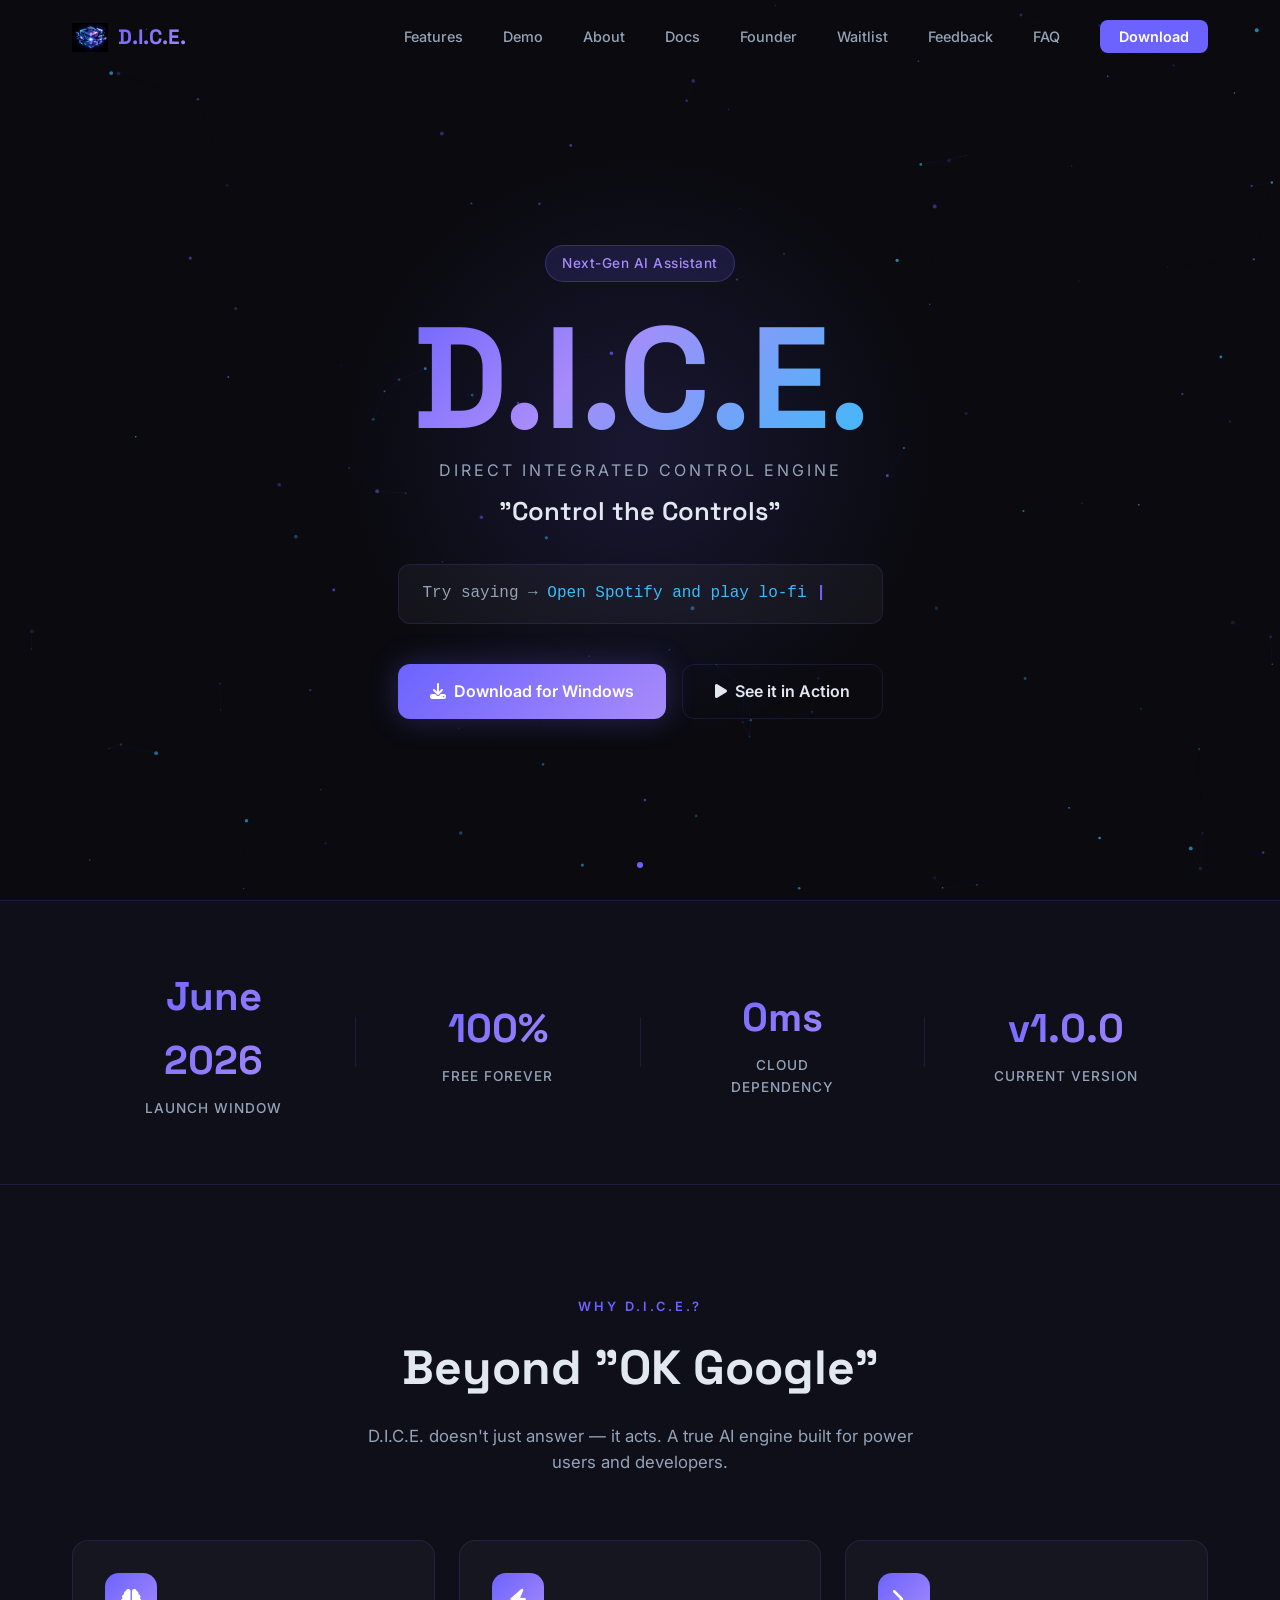
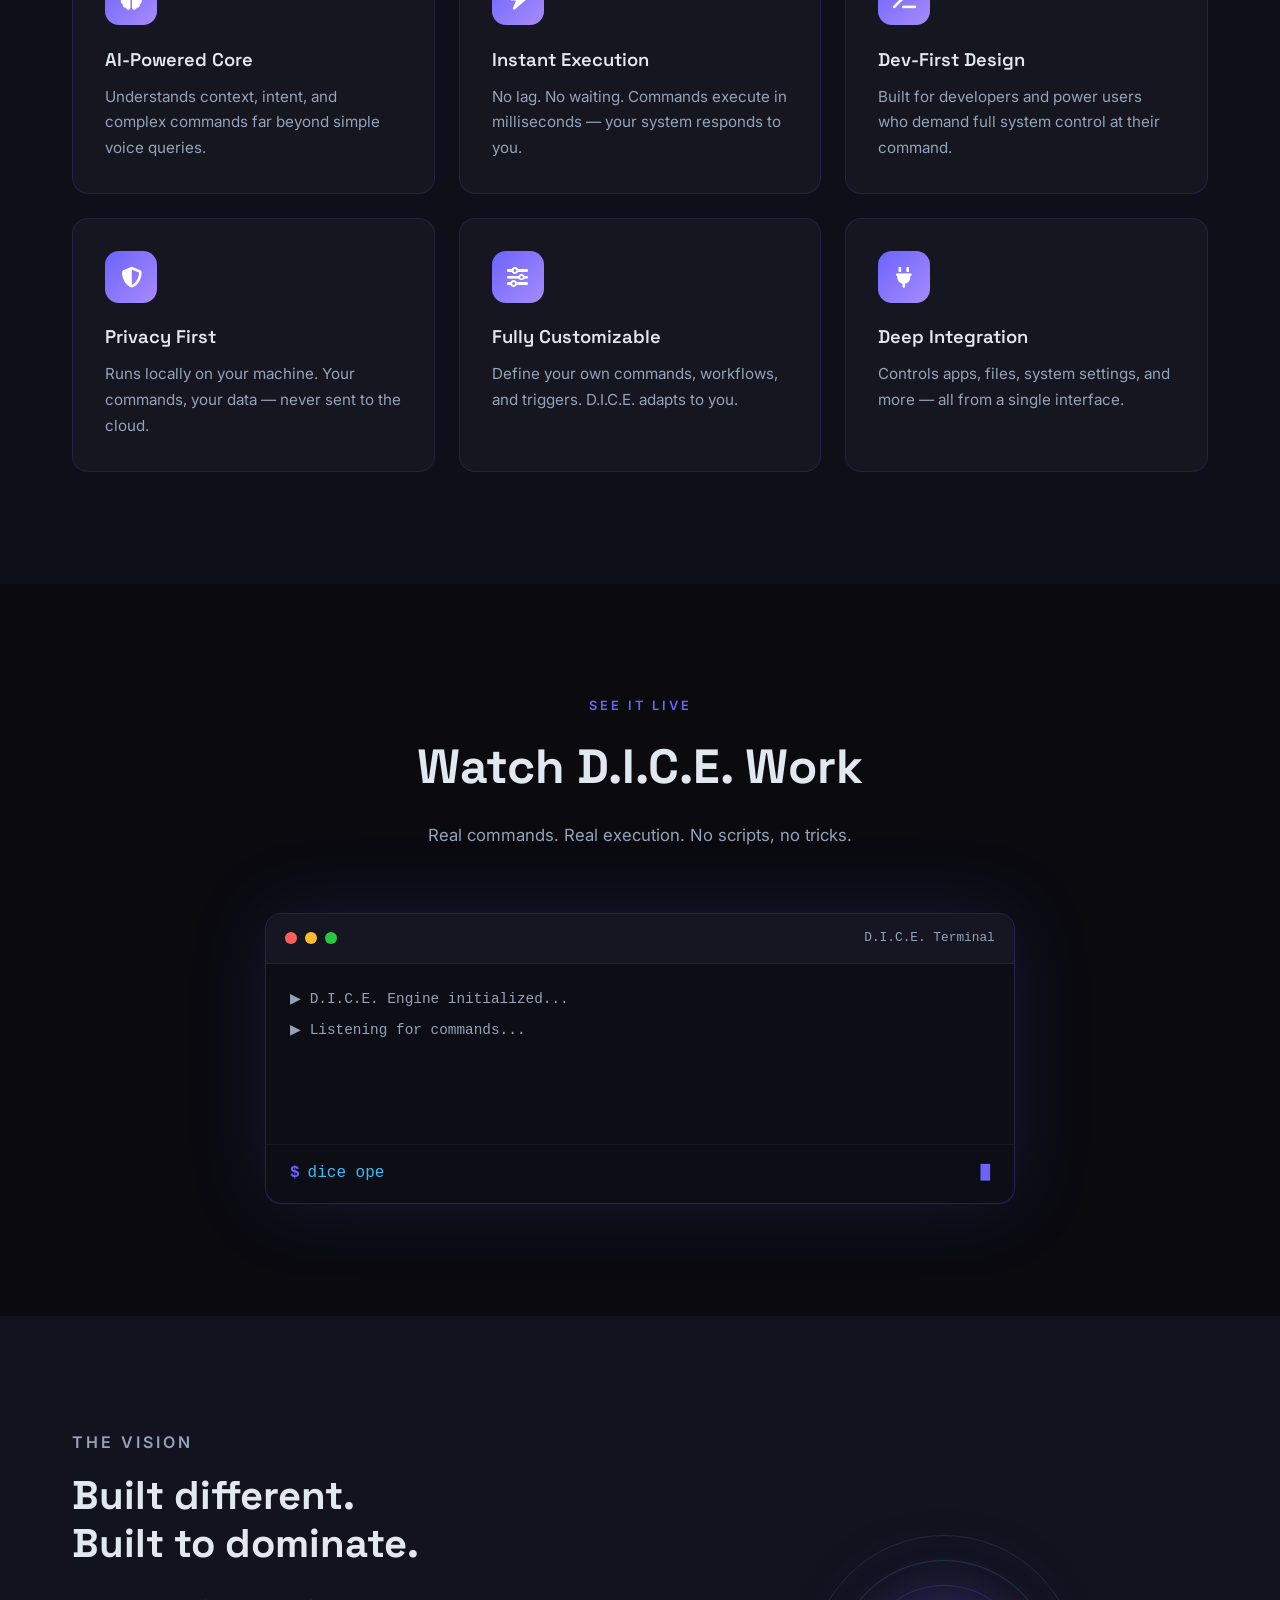
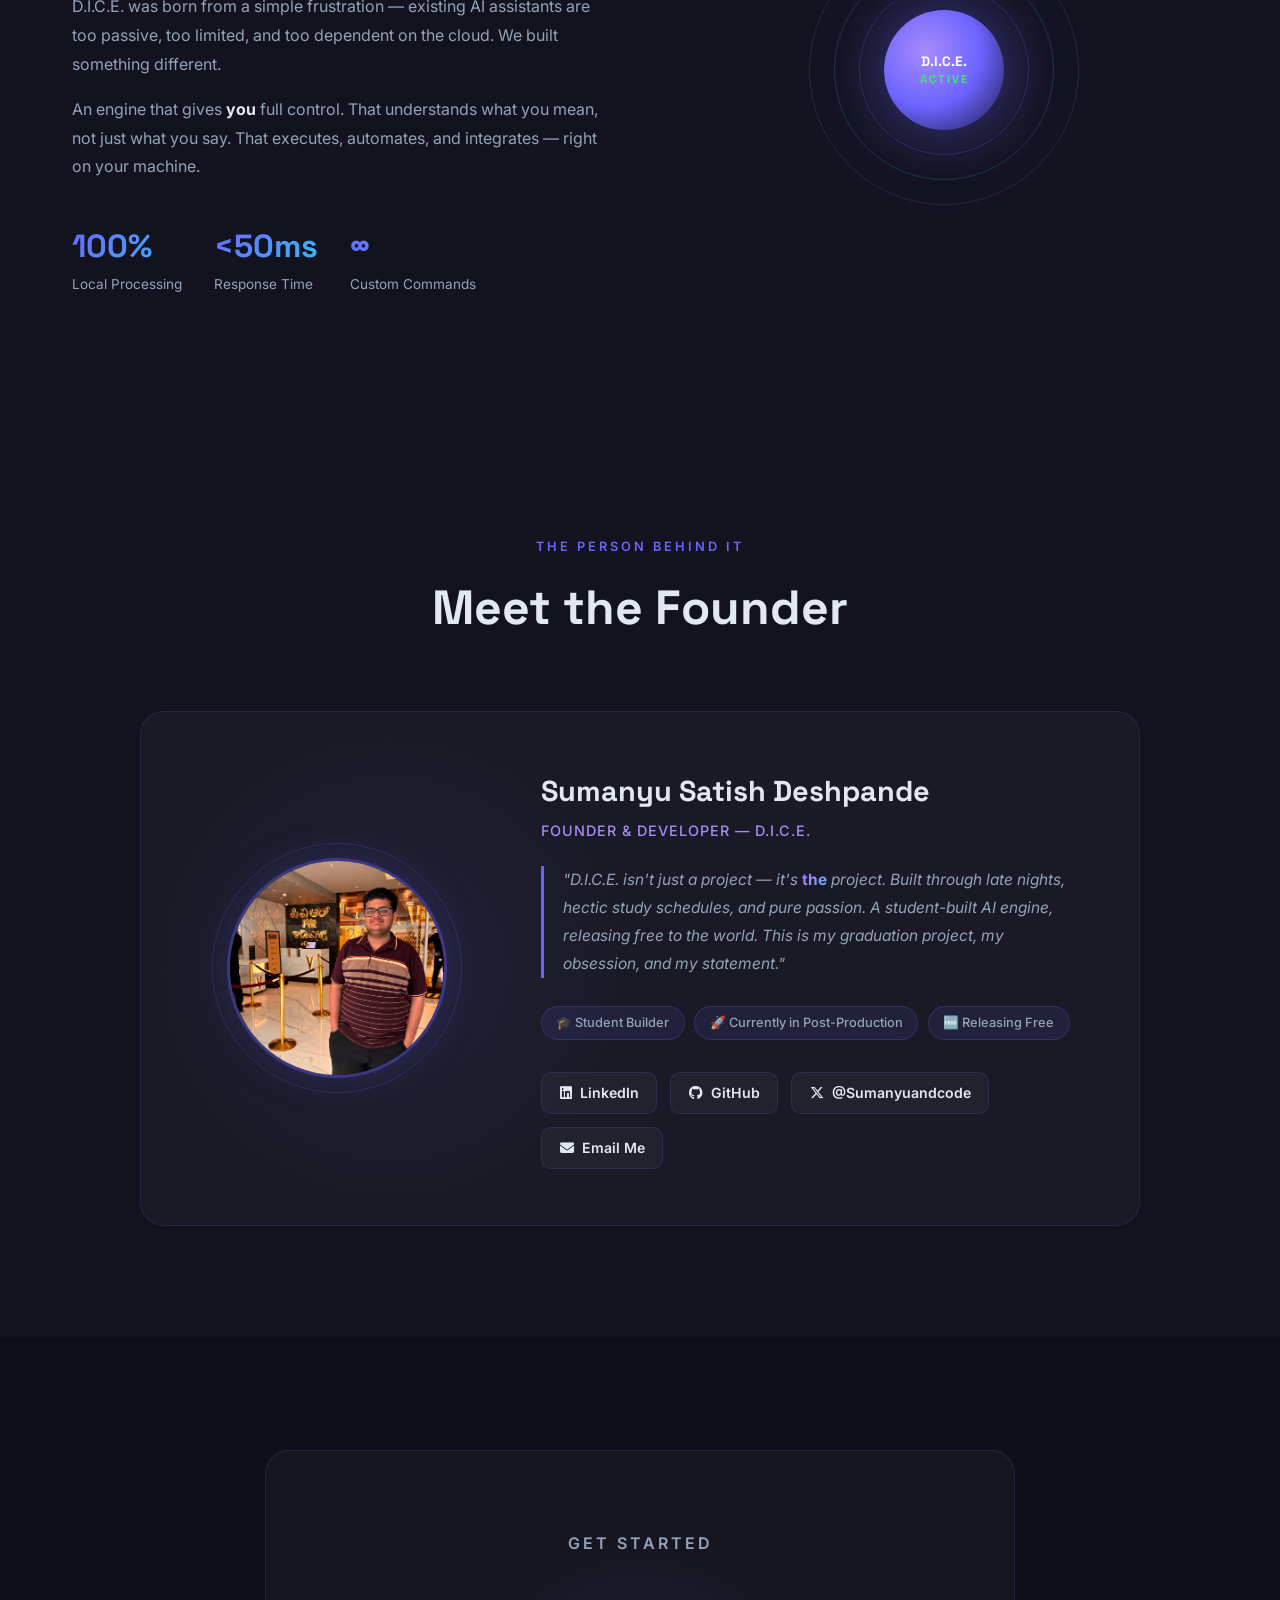
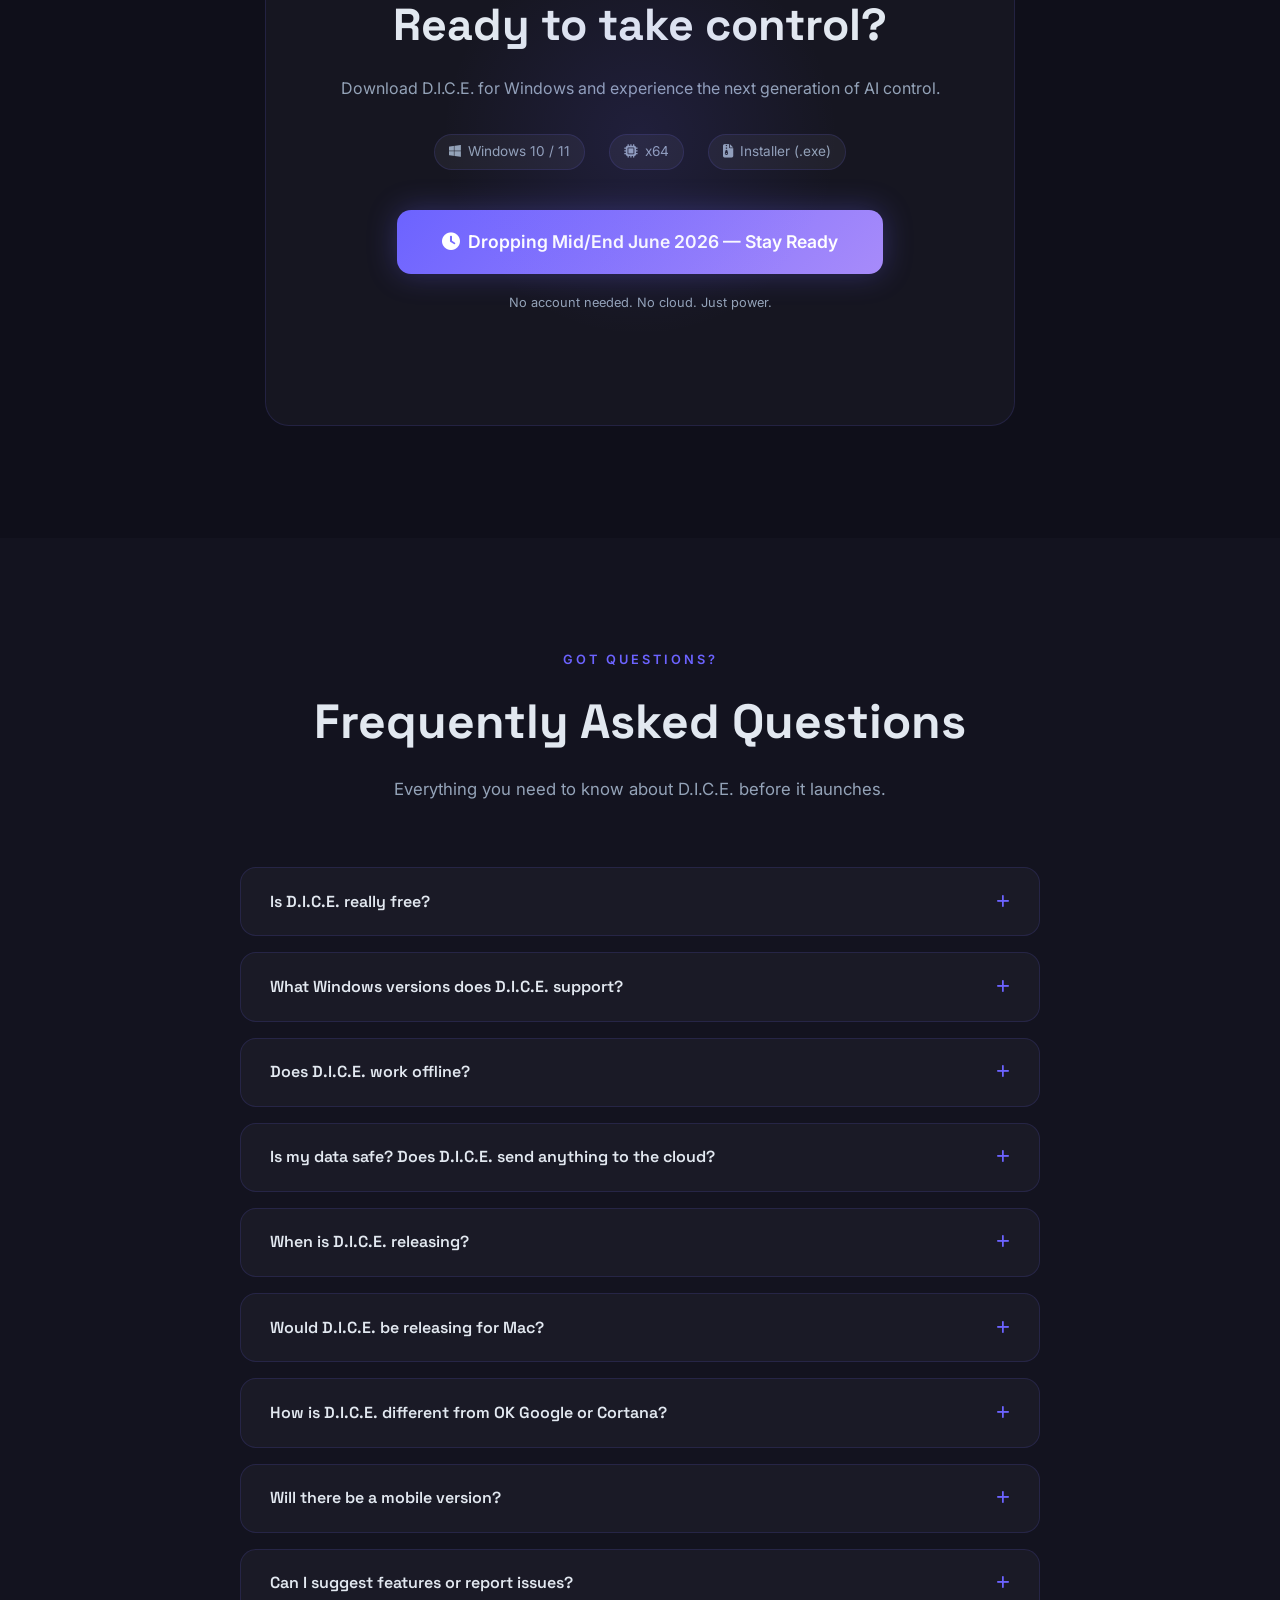
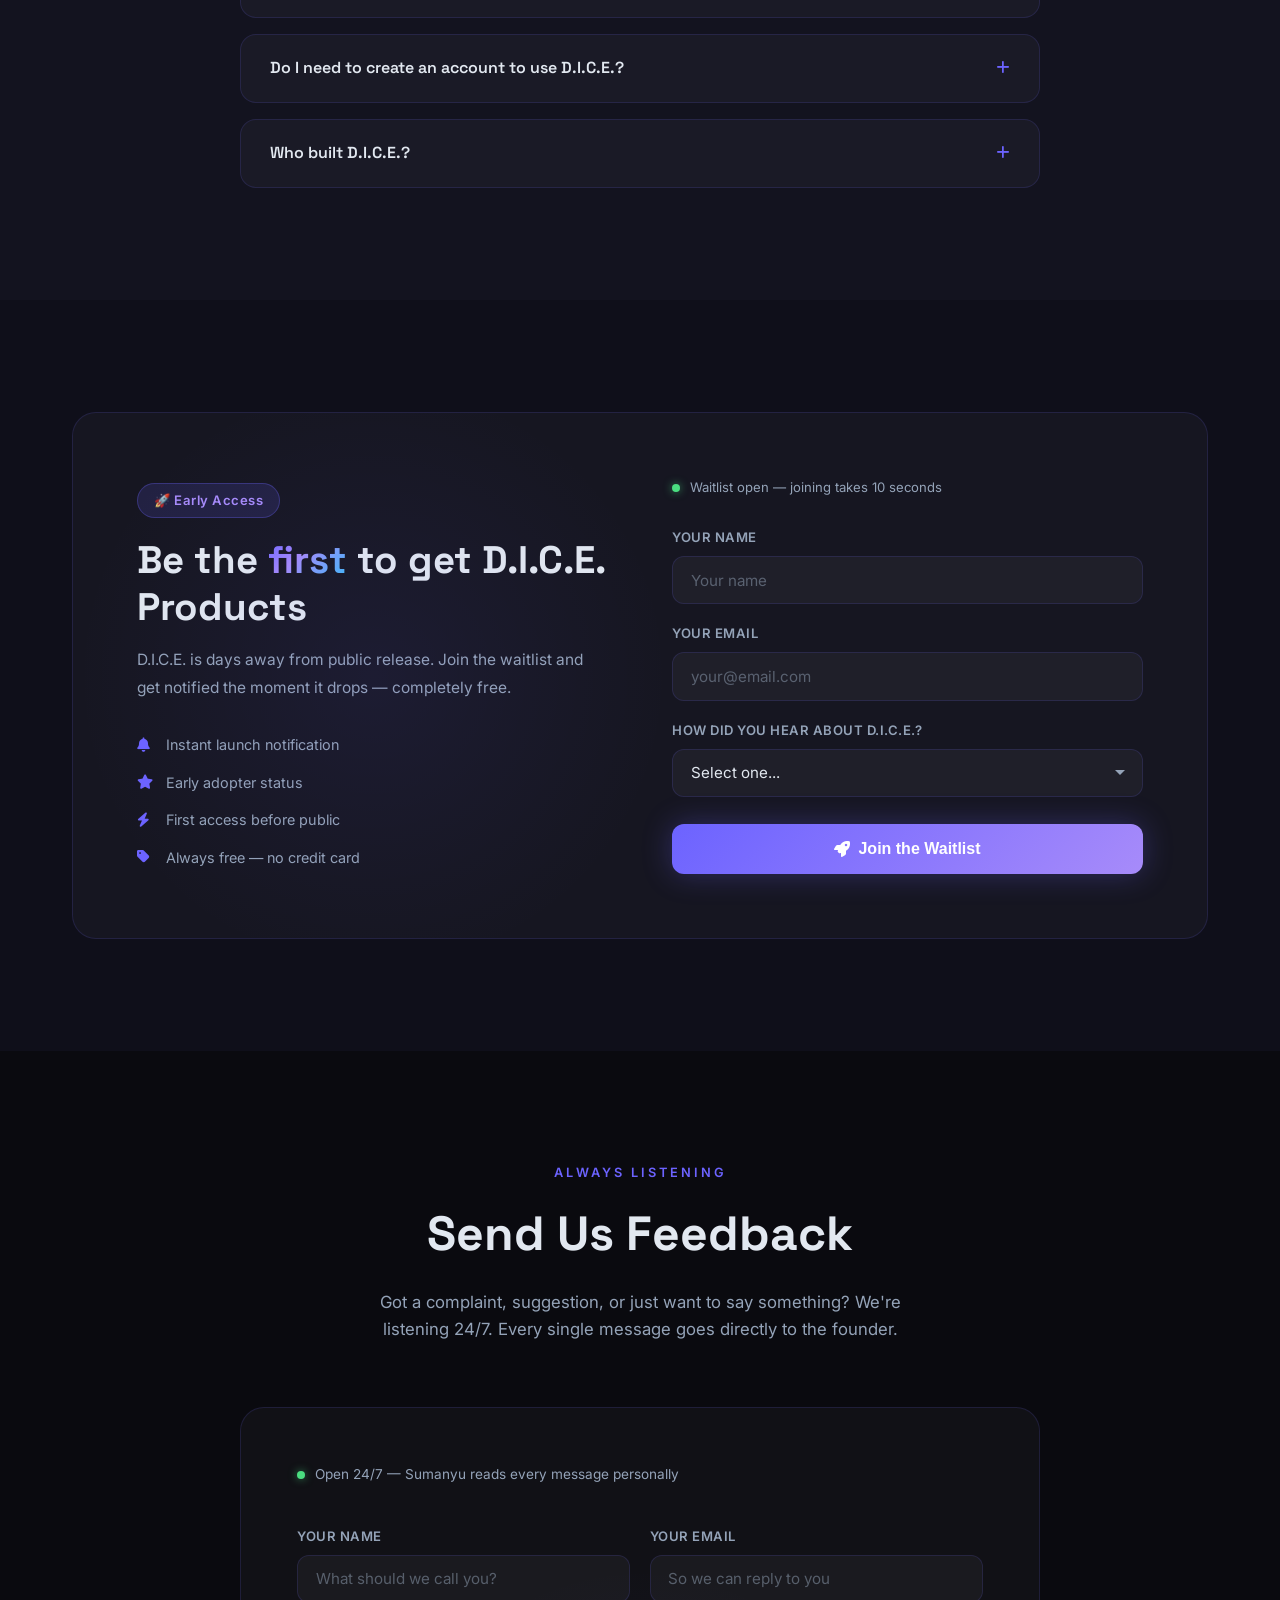
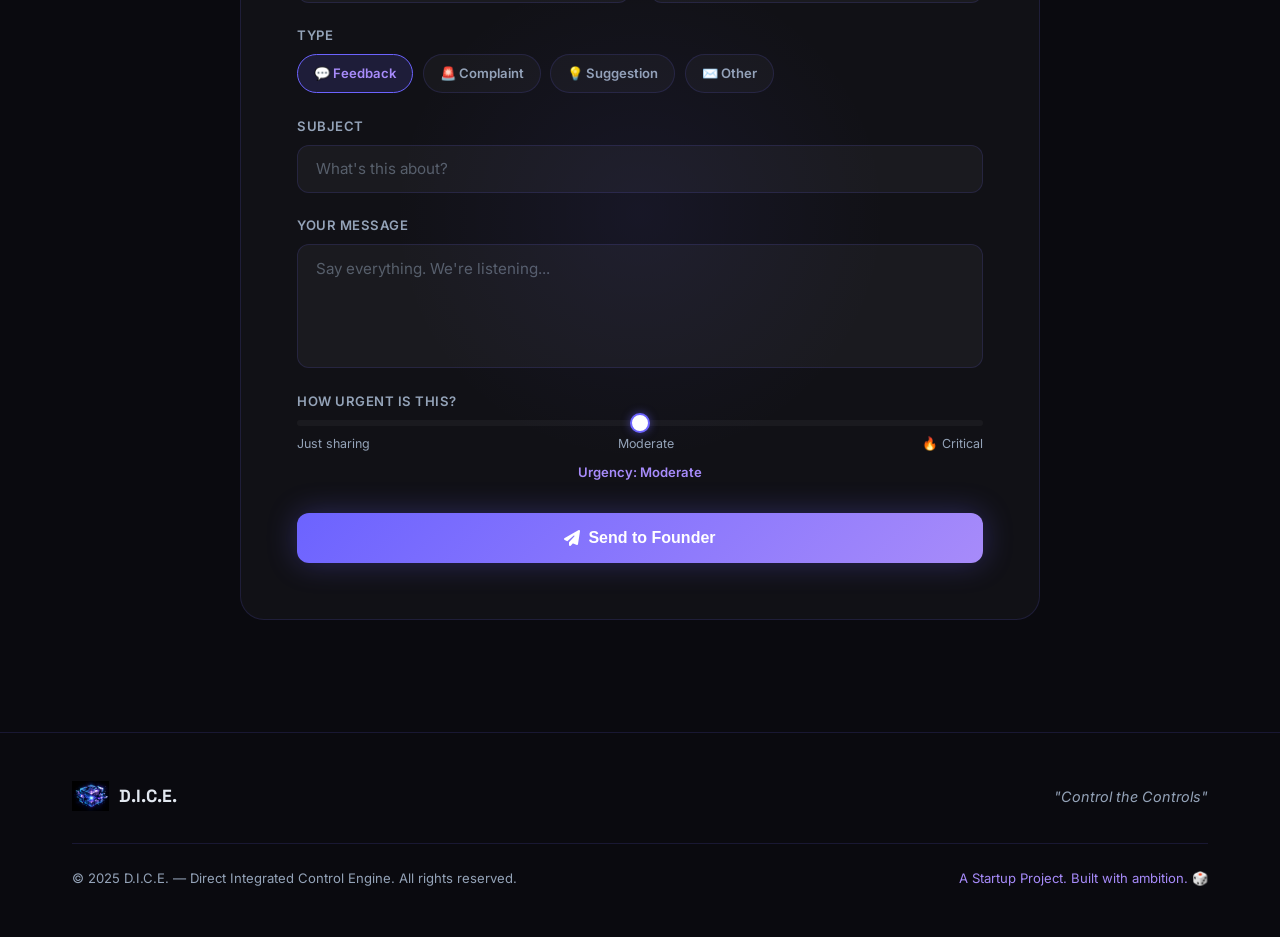
==== index.html @ ae6d62ca "changes to add live-counter(stat-bar) to the website" ====
<!DOCTYPE html>
<html lang="en">
<head>
  <meta charset="UTF-8" />
  <meta name="viewport" content="width=device-width, initial-scale=1.0"/>
  <title>D.I.C.E. — Control the Controls</title>
  <link rel="icon" href="assets/images/dice-logo.png" />
  <link rel="stylesheet" href="assets/css/style.css" />
  <link rel="stylesheet" href="assets/css/animations.css" />
  <link href="https://fonts.googleapis.com/css2?family=Inter:wght@300;400;500;600;700;900&family=Space+Grotesk:wght@400;500;700&display=swap" rel="stylesheet"/>
  <link rel="stylesheet" href="https://cdnjs.cloudflare.com/ajax/libs/font-awesome/6.5.0/css/all.min.css"/>
</head>
<body>

  <!-- NAVBAR -->
  <nav class="navbar" id="navbar">
    <div class="nav-container">
      <div class="nav-logo">
        <img src="assets/images/dice-logo.png" alt="DICE Logo" />
        <span>D.I.C.E.</span>
      </div>
      <ul class="nav-links">
        <li><a href="#features">Features</a></li>
        <li><a href="#demo">Demo</a></li>
        <li><a href="#about">About</a></li>
        <li><a href="docs.html">Docs</a></li>
        <li><a href="founder.html">Founder</a></li>
        <li><a href="#waitlist">Waitlist</a></li>
        <li><a href="#feedback">Feedback</a></li>
        <li><a href="#faq">FAQ</a></li>
        <li><a href="#download" class="nav-cta">Download</a></li>
      </ul>
      <div class="hamburger" id="hamburger">
        <span></span><span></span><span></span>
      </div>
    </div>
  </nav>

  <!-- HERO -->
  <section class="hero" id="home">
    <canvas id="particles-canvas"></canvas>
    <div class="hero-content">
      <div class="hero-badge reveal">Next-Gen AI Assistant</div>
      <h1 class="hero-title reveal">
        <span class="gradient-text">D.I.C.E.</span>
      </h1>
      <p class="hero-subtitle reveal">Direct Integrated Control Engine</p>
      <p class="hero-tagline reveal">"Control the Controls"</p>
      <div class="typewriter-container reveal">
        <span class="typewriter-prefix">Try saying → </span>
        <span class="typewriter" id="typewriter"></span>
        <span class="cursor">|</span>
      </div>
      <div class="hero-buttons reveal">
        <a href="#download" class="btn-primary">
          <i class="fa-solid fa-download"></i> Download for Windows
        </a>
        <a href="#demo" class="btn-secondary">
          <i class="fa-solid fa-play"></i> See it in Action
        </a>
      </div>
    </div>
    <div class="hero-glow"></div>
    <div class="scroll-indicator">
      <div class="scroll-dot"></div>
    </div>
  </section>

  <!-- STATS BAR -->
  <section class="stats-bar">
    <div class="container">
      <div class="stats-row">
        <div class="stat-item reveal">
          <h3>June 2026</h3>
          <p>Launch Window</p>
        </div>
        <div class="stat-divider"></div>
        <div class="stat-item reveal">
          <h3>100%</h3>
          <p>Free Forever</p>
        </div>
        <div class="stat-divider"></div>
        <div class="stat-item reveal">
          <h3>0ms</h3>
          <p>Cloud Dependency</p>
        </div>
        <div class="stat-divider"></div>
        <div class="stat-item reveal">
          <h3>v1.0.0</h3>
          <p>Current Version</p>
        </div>
      </div>
    </div>
  </section>

  <!-- FEATURES -->
  <section class="features" id="features">
    <div class="container">
      <div class="section-header reveal">
        <p class="section-label">Why D.I.C.E.?</p>
        <h2>Beyond "OK Google"</h2>
        <p class="section-desc">D.I.C.E. doesn't just answer — it acts. A true AI engine built for power users and developers.</p>
      </div>
      <div class="features-grid">
        <div class="feature-card reveal">
          <div class="feature-icon"><i class="fa-solid fa-brain"></i></div>
          <h3>AI-Powered Core</h3>
          <p>Understands context, intent, and complex commands far beyond simple voice queries.</p>
        </div>
        <div class="feature-card reveal">
          <div class="feature-icon"><i class="fa-solid fa-bolt"></i></div>
          <h3>Instant Execution</h3>
          <p>No lag. No waiting. Commands execute in milliseconds — your system responds to you.</p>
        </div>
        <div class="feature-card reveal">
          <div class="feature-icon"><i class="fa-solid fa-terminal"></i></div>
          <h3>Dev-First Design</h3>
          <p>Built for developers and power users who demand full system control at their command.</p>
        </div>
        <div class="feature-card reveal">
          <div class="feature-icon"><i class="fa-solid fa-shield-halved"></i></div>
          <h3>Privacy First</h3>
          <p>Runs locally on your machine. Your commands, your data — never sent to the cloud.</p>
        </div>
        <div class="feature-card reveal">
          <div class="feature-icon"><i class="fa-solid fa-sliders"></i></div>
          <h3>Fully Customizable</h3>
          <p>Define your own commands, workflows, and triggers. D.I.C.E. adapts to you.</p>
        </div>
        <div class="feature-card reveal">
          <div class="feature-icon"><i class="fa-solid fa-plug"></i></div>
          <h3>Deep Integration</h3>
          <p>Controls apps, files, system settings, and more — all from a single interface.</p>
        </div>
      </div>
    </div>
  </section>

  <!-- DEMO -->
  <section class="demo-section" id="demo">
    <div class="container">
      <div class="section-header reveal">
        <p class="section-label">See It Live</p>
        <h2>Watch D.I.C.E. Work</h2>
        <p class="section-desc">Real commands. Real execution. No scripts, no tricks.</p>
      </div>
      <div class="demo-window reveal">
        <div class="demo-topbar">
          <span class="dot red"></span>
          <span class="dot yellow"></span>
          <span class="dot green"></span>
          <span class="demo-title">D.I.C.E. Terminal</span>
        </div>
        <div class="demo-body" id="demo-body">
          <div class="demo-line system">▶ D.I.C.E. Engine initialized...</div>
          <div class="demo-line system">▶ Listening for commands...</div>
        </div>
        <div class="demo-input-row">
          <span class="demo-prompt">$</span>
          <span class="demo-input" id="demo-input"></span>
          <span class="demo-cursor">█</span>
        </div>
      </div>
    </div>
  </section>

  <!-- ABOUT -->
  <section class="about" id="about">
    <div class="container">
      <div class="about-grid">
        <div class="about-text reveal">
          <p class="section-label">The Vision</p>
          <h2>Built different.<br/>Built to dominate.</h2>
          <p>D.I.C.E. was born from a simple frustration — existing AI assistants are too passive, too limited, and too dependent on the cloud. We built something different.</p>
          <p>An engine that gives <strong>you</strong> full control. That understands what you mean, not just what you say. That executes, automates, and integrates — right on your machine.</p>
          <div class="about-stats">
            <div class="stat">
              <h3>100%</h3>
              <p>Local Processing</p>
            </div>
            <div class="stat">
              <h3>&lt;50ms</h3>
              <p>Response Time</p>
            </div>
            <div class="stat">
              <h3>∞</h3>
              <p>Custom Commands</p>
            </div>
          </div>
        </div>
        <div class="about-visual reveal">
          <div class="orb-container">
            <div class="orb"></div>
            <div class="orb-ring ring1"></div>
            <div class="orb-ring ring2"></div>
            <div class="orb-ring ring3"></div>
            <div class="orb-label">D.I.C.E.<br/><span>ACTIVE</span></div>
          </div>
        </div>
      </div>
    </div>
  </section>

  <!-- FOUNDER -->
  <section class="founder" id="founder">
    <div class="container">
      <div class="section-header reveal">
        <p class="section-label">The Person Behind It</p>
        <h2>Meet the Founder</h2>
      </div>
      <div class="founder-card reveal">
        <div class="founder-glow"></div>
        <div class="founder-photo-wrap">
          <img src="assets/images/sumanyu.jpg" alt="Sumanyu Satish Deshpande" class="founder-photo"/>
          <div class="founder-photo-ring"></div>
        </div>
        <div class="founder-info">
          <h3>Sumanyu Satish Deshpande</h3>
          <p class="founder-role">Founder & Developer — D.I.C.E.</p>
          <blockquote class="founder-quote">
            "D.I.C.E. isn't just a project — it's <span class="gradient-text">the</span> project. Built through late nights, hectic study schedules, and pure passion. A student-built AI engine, releasing free to the world. This is my graduation project, my obsession, and my statement."
          </blockquote>
          <div class="founder-badge">
            <span>🎓 Student Builder</span>
            <span>🚀 Currently in Post-Production</span>
            <span>🆓 Releasing Free</span>
          </div>
          <div class="founder-socials">
            <a href="https://www.linkedin.com/in/sumanyu-deshpande-0a2268330/" target="_blank" class="social-btn linkedin">
              <i class="fa-brands fa-linkedin"></i> LinkedIn
            </a>
            <a href="https://github.com/SumanyuDeshpande" target="_blank" class="social-btn github">
              <i class="fa-brands fa-github"></i> GitHub
            </a>
            <a href="https://x.com/Sumanyuandcode" target="_blank" class="social-btn twitter">
              <i class="fa-brands fa-x-twitter"></i> @Sumanyuandcode
            </a>
            <a href="mailto:thesumanyu999@gmail.com" class="social-btn email">
              <i class="fa-solid fa-envelope"></i> Email Me
            </a>
          </div>
        </div>
      </div>
    </div>
  </section>

  <!-- DOWNLOAD -->
  <section class="download" id="download">
    <div class="container">
      <div class="download-card reveal">
        <div class="download-glow"></div>
        <p class="section-label">Get Started</p>
        <h2>Ready to take control?</h2>
        <p>Download D.I.C.E. for Windows and experience the next generation of AI control.</p>
        <div class="download-meta">
          <span><i class="fa-brands fa-windows"></i> Windows 10 / 11</span>
          <span><i class="fa-solid fa-microchip"></i> x64</span>
          <span><i class="fa-solid fa-file-zipper"></i> Installer (.exe)</span>
        </div>
        <a href="#" class="btn-primary btn-large" id="download-btn">
          <i class="fa-solid fa-clock"></i> Dropping Mid/End June 2026 — Stay Ready
        </a>
        <p class="download-note">No account needed. No cloud. Just power.</p>
      </div>
    </div>
  </section>

  <!-- FAQ -->
  <section class="faq" id="faq">
    <div class="container">
      <div class="section-header reveal">
        <p class="section-label">Got Questions?</p>
        <h2>Frequently Asked Questions</h2>
        <p class="section-desc">Everything you need to know about D.I.C.E. before it launches.</p>
      </div>
      <div class="faq-grid">

        <div class="faq-item reveal">
          <div class="faq-question">
            <span>Is D.I.C.E. really free?</span>
            <i class="fa-solid fa-plus faq-icon"></i>
          </div>
          <div class="faq-answer">
            <p>Yes — completely, unconditionally, forever free. No subscriptions, no hidden charges, no "premium tier". D.I.C.E. was built on the philosophy that powerful tools should be accessible to everyone. That's not a marketing line — it's the entire point.</p>
          </div>
        </div>

        <div class="faq-item reveal">
          <div class="faq-question">
            <span>What Windows versions does D.I.C.E. support?</span>
            <i class="fa-solid fa-plus faq-icon"></i>
          </div>
          <div class="faq-answer">
            <p>D.I.C.E. currently supports <strong>Windows 11 only</strong>. This ensures the best performance and deepest system integration possible. Support for other platforms is something we're thinking about for the future as D.I.C.E. grows.</p>
          </div>
        </div>

        <div class="faq-item reveal">
          <div class="faq-question">
            <span>Does D.I.C.E. work offline?</span>
            <i class="fa-solid fa-plus faq-icon"></i>
          </div>
          <div class="faq-answer">
            <p>Partially. Many core commands — like opening apps, managing files, controlling system settings — work completely offline. However, some AI-powered features that require real-time data or cloud intelligence do need an internet connection. Think of it as: your machine's controls are always yours, even offline.</p>
          </div>
        </div>

        <div class="faq-item reveal">
          <div class="faq-question">
            <span>Is my data safe? Does D.I.C.E. send anything to the cloud?</span>
            <i class="fa-solid fa-plus faq-icon"></i>
          </div>
          <div class="faq-answer">
            <p>Your privacy is a core design principle of D.I.C.E. All command processing happens <strong>locally on your device</strong> — your voice, your commands, your data never leave your machine unless a specific feature explicitly requires internet (like a web search command). No surveillance, no data harvesting, ever.</p>
          </div>
        </div>

        <div class="faq-item reveal">
          <div class="faq-question">
            <span>When is D.I.C.E. releasing?</span>
            <i class="fa-solid fa-plus faq-icon"></i>
          </div>
          <div class="faq-answer">
            <p>D.I.C.E. is currently being pushed further to ensure it launches at its absolute best. The new release window is <strong>Mid to End of June 2026</strong>. Join the waitlist above to get notified the exact moment it drops. Good things take time. 🎲</p>
          </div>
        </div>

        <div class="faq-item reveal">
          <div class="faq-question">
            <span>Would D.I.C.E. be releasing for Mac?</span>
            <i class="fa-solid fa-plus faq-icon"></i>
          </div>
          <div class="faq-answer">
            <p>Siri is doing pretty good in Mac OS. <strong>Do you want it in Mac also?</strong> — Provide your suggestion in the feedback form given on the page. 🎲</p>
          </div>
        </div>

        <div class="faq-item reveal">
          <div class="faq-question">
            <span>How is D.I.C.E. different from OK Google or Cortana?</span>
            <i class="fa-solid fa-plus faq-icon"></i>
          </div>
          <div class="faq-answer">
            <p>OK Google and Cortana are passive assistants — they answer questions and do simple tasks. D.I.C.E. is an <strong>execution engine</strong>. It understands context, runs complex multi-step commands, integrates deeply with your system, works for developers and power users, processes locally, and gives you control that no other assistant does. Oh, and it's free. They aren't.</p>
          </div>
        </div>

        <div class="faq-item reveal">
          <div class="faq-question">
            <span>Will there be a mobile version?</span>
            <i class="fa-solid fa-plus faq-icon"></i>
          </div>
          <div class="faq-answer">
            <p>A mobile version is in the pipeline — but not anytime soon. D.I.C.E. is built for laptops first, where it's needed most. Once D.I.C.E. grows and establishes itself on desktop, expanding to mobile is absolutely on the horizon. Stay tuned. 🚀</p>
          </div>
        </div>

        <div class="faq-item reveal">
          <div class="faq-question">
            <span>Can I suggest features or report issues?</span>
            <i class="fa-solid fa-plus faq-icon"></i>
          </div>
          <div class="faq-answer">
            <p>Absolutely — and we genuinely want you to. Use the <a href="#feedback" style="color:var(--accent2)">Feedback form</a> on this page. Every message goes directly to the founder and is read personally. D.I.C.E. will be shaped by its community — your voice matters here.</p>
          </div>
        </div>

        <div class="faq-item reveal">
          <div class="faq-question">
            <span>Do I need to create an account to use D.I.C.E.?</span>
            <i class="fa-solid fa-plus faq-icon"></i>
          </div>
          <div class="faq-answer">
            <p>No account. No login. No sign-up. Download, install, and you're in control instantly. D.I.C.E. believes your tools shouldn't require you to hand over your identity just to use them.</p>
          </div>
        </div>

        <div class="faq-item reveal">
          <div class="faq-question">
            <span>Who built D.I.C.E.?</span>
            <i class="fa-solid fa-plus faq-icon"></i>
          </div>
          <div class="faq-answer">
            <p>D.I.C.E. was built by <strong>Sumanyu Satish Deshpande</strong> — a B.Tech ECE student at PES University, Bengaluru. Built solo, from scratch, during college — balancing studies and passion. This is his graduation project, his obsession, and his statement to the world. <a href="founder.html" style="color:var(--accent2)">Meet the founder →</a></p>
          </div>
        </div>

      </div>
    </div>
  </section>

  <!-- WAITLIST -->
  <section class="waitlist" id="waitlist">
    <div class="container">
      <div class="waitlist-card reveal">
        <div class="waitlist-glow"></div>
        <div class="waitlist-left">
          <div class="waitlist-badge">🚀 Early Access</div>
          <h2>Be the <span class="gradient-text">first</span> to get D.I.C.E. Products </h2>
          <p>D.I.C.E. is days away from public release. Join the waitlist and get notified the moment it drops — completely free.</p>
          <div class="waitlist-perks">
            <div class="waitlist-perk">
              <i class="fa-solid fa-bell"></i>
              <span>Instant launch notification</span>
            </div>
            <div class="waitlist-perk">
              <i class="fa-solid fa-star"></i>
              <span>Early adopter status</span>
            </div>
            <div class="waitlist-perk">
              <i class="fa-solid fa-bolt"></i>
              <span>First access before public</span>
            </div>
            <div class="waitlist-perk">
              <i class="fa-solid fa-tag"></i>
              <span>Always free — no credit card</span>
            </div>
          </div>
        </div>
        <div class="waitlist-right">
          <div class="waitlist-status">
            <span class="waitlist-dot"></span>
            <span>Waitlist open — joining takes 10 seconds</span>
          </div>
          <form id="waitlist-form" action="https://formspree.io/f/xykbqrrj" method="POST">
            <div class="waitlist-field">
              <label>Your Name</label>
              <input type="text" name="name" placeholder="Your name" required />
            </div>
            <div class="waitlist-field">
              <label>Your Email</label>
              <input type="email" name="email" placeholder="your@email.com" required />
            </div>
            <div class="waitlist-field">
              <label>How did you hear about D.I.C.E.?</label>
              <select name="source">
                <option value="">Select one...</option>
                <option value="College">College / University</option>
                <option value="Friend">Friend / Word of mouth</option>
                <option value="Social Media">Social Media</option>
                <option value="GitHub">GitHub</option>
                <option value="Reddit">Reddit</option>
                <option value="Linkedin">Linkedin</option>
                <option value="Other">Other</option>
              </select>
            </div>
            <input type="hidden" name="subject" value="New D.I.C.E. Waitlist Signup!" />
            <button type="submit" class="btn-primary waitlist-btn">
              <i class="fa-solid fa-rocket"></i> Join the Waitlist
            </button>
          </form>
          <div class="waitlist-success" id="waitlist-success">
            <div class="success-icon">🎲</div>
            <h3>You're on the list!</h3>
            <p>We'll email you the moment D.I.C.E. launches. Get ready to take control.</p>
          </div>
        </div>
      </div>
    </div>
  </section>

  <!-- FEEDBACK -->
  <section class="feedback" id="feedback">
    <div class="container">
      <div class="section-header reveal">
        <p class="section-label">Always Listening</p>
        <h2>Send Us Feedback</h2>
        <p class="section-desc">Got a complaint, suggestion, or just want to say something? We're listening 24/7. Every single message goes directly to the founder.</p>
      </div>
      <div class="feedback-card reveal">
        <div class="feedback-glow"></div>
        <div class="feedback-status">
          <span class="feedback-dot"></span>
          <span>Open 24/7 — Sumanyu reads every message personally</span>
        </div>
        <form id="feedback-form" action="https://formspree.io/f/xaqlgrkq" method="POST">
          <div class="feedback-row">
            <div class="feedback-field">
              <label>Your Name</label>
              <input type="text" name="name" placeholder="What should we call you?" required />
            </div>
            <div class="feedback-field">
              <label>Your Email</label>
              <input type="email" name="email" placeholder="So we can reply to you" required />
            </div>
          </div>
          <div class="feedback-field">
            <label>Type</label>
            <div class="feedback-types">
              <input type="radio" name="type" id="type-feedback" value="Feedback" checked />
              <label for="type-feedback" class="type-label">💬 Feedback</label>
              <input type="radio" name="type" id="type-complaint" value="Complaint" />
              <label for="type-complaint" class="type-label">🚨 Complaint</label>
              <input type="radio" name="type" id="type-suggestion" value="Suggestion" />
              <label for="type-suggestion" class="type-label">💡 Suggestion</label>
              <input type="radio" name="type" id="type-other" value="Other" />
              <label for="type-other" class="type-label">✉️ Other</label>
            </div>
          </div>
          <div class="feedback-field">
            <label>Subject</label>
            <input type="text" name="subject" placeholder="What's this about?" required />
          </div>
          <div class="feedback-field">
            <label>Your Message</label>
            <textarea name="message" rows="5" placeholder="Say everything. We're listening..." required></textarea>
          </div>
          <div class="feedback-field">
            <label>How urgent is this?</label>
            <div class="urgency-slider-wrap">
              <input type="range" name="urgency" id="urgency" min="1" max="5" value="3" class="urgency-slider"/>
              <div class="urgency-labels">
                <span>Just sharing</span>
                <span>Moderate</span>
                <span>🔥 Critical</span>
              </div>
              <p class="urgency-value" id="urgency-value">Urgency: Moderate</p>
            </div>
          </div>
          <button type="submit" class="btn-primary feedback-btn">
            <i class="fa-solid fa-paper-plane"></i> Send to Founder
          </button>
        </form>
        <div class="feedback-success" id="feedback-success">
          <div class="success-icon">🎲</div>
          <h3>Message Received!</h3>
          <p>Sumanyu will read this personally. Thank you for helping make D.I.C.E. better.</p>
        </div>
      </div>
    </div>
  </section>

  <!-- FOOTER -->
  <footer class="footer">
    <div class="container">
      <div class="footer-top">
        <div class="footer-brand">
          <img src="assets/images/dice-logo.png" alt="DICE" />
          <span>D.I.C.E.</span>
        </div>
        <p class="footer-tagline">"Control the Controls"</p>
      </div>
      <div class="footer-bottom">
        <p>© 2025 D.I.C.E. — Direct Integrated Control Engine. All rights reserved.</p>
        <p class="footer-startup">A Startup Project. Built with ambition. 🎲</p>
      </div>
    </div>
  </footer>

  <script src="assets/js/particles.js"></script>
  <script src="assets/js/main.js"></script>
</body>
</html>
---- assets/css/style.css ----
*, *::before, *::after { margin: 0; padding: 0; box-sizing: border-box; }

:root {
  --bg: #0a0a0f;
  --bg2: #0f0f1a;
  --bg3: #13131f;
  --accent: #6c63ff;
  --accent2: #a78bfa;
  --accent3: #38bdf8;
  --text: #e2e8f0;
  --text-muted: #94a3b8;
  --border: rgba(108, 99, 255, 0.15);
  --card-bg: rgba(255,255,255,0.03);
  --glow: rgba(108, 99, 255, 0.4);
}

html { scroll-behavior: smooth; }

body {
  background: var(--bg);
  color: var(--text);
  font-family: 'Inter', sans-serif;
  overflow-x: hidden;
  line-height: 1.6;
}

/* ── SCROLLBAR ── */
::-webkit-scrollbar { width: 6px; }
::-webkit-scrollbar-track { background: var(--bg); }
::-webkit-scrollbar-thumb { background: var(--accent); border-radius: 10px; }

/* ── NAVBAR ── */
.navbar {
  position: fixed; top: 0; left: 0; right: 0; z-index: 1000;
  padding: 1.2rem 0;
  transition: all 0.3s ease;
  border-bottom: 1px solid transparent;
}
.navbar.scrolled {
  background: rgba(10,10,15,0.92);
  backdrop-filter: blur(20px);
  border-bottom: 1px solid var(--border);
}
.nav-container {
  max-width: 1200px; margin: 0 auto;
  padding: 0 2rem;
  display: flex; align-items: center; justify-content: space-between;
}
.nav-logo {
  display: flex; align-items: center; gap: 0.6rem;
  text-decoration: none;
}
.nav-logo img { height: 36px; width: 36px; object-fit: contain; }
.nav-logo span {
  font-family: 'Space Grotesk', sans-serif;
  font-size: 1.3rem; font-weight: 700;
  background: linear-gradient(135deg, var(--accent), var(--accent2));
  -webkit-background-clip: text; -webkit-text-fill-color: transparent;
}
.nav-links {
  display: flex; align-items: center; gap: 2.5rem; list-style: none;
}
.nav-links a {
  color: var(--text-muted); text-decoration: none;
  font-size: 0.9rem; font-weight: 500;
  transition: color 0.3s;
}
.nav-links a:hover { color: var(--text); }
.nav-cta {
  background: var(--accent) !important;
  color: #fff !important;
  padding: 0.5rem 1.2rem !important;
  border-radius: 8px !important;
  font-weight: 600 !important;
  transition: all 0.3s !important;
}
.nav-cta:hover { background: var(--accent2) !important; transform: translateY(-1px); }
.hamburger { display: none; flex-direction: column; gap: 5px; cursor: pointer; }
.hamburger span { width: 24px; height: 2px; background: var(--text); border-radius: 2px; transition: 0.3s; }

/* ── HERO ── */
.hero {
  min-height: 100vh;
  display: flex; align-items: center; justify-content: center;
  position: relative; overflow: hidden;
  padding: 8rem 2rem 4rem;
  text-align: center;
}
#particles-canvas {
  position: absolute; inset: 0; z-index: 0;
}
.hero-content { position: relative; z-index: 2; max-width: 800px; }
.hero-badge {
  display: inline-block;
  background: rgba(108,99,255,0.15);
  border: 1px solid rgba(108,99,255,0.3);
  color: var(--accent2);
  padding: 0.4rem 1rem;
  border-radius: 50px;
  font-size: 0.85rem; font-weight: 500;
  margin-bottom: 1.5rem;
  letter-spacing: 0.5px;
}
.hero-title {
  font-family: 'Space Grotesk', sans-serif;
  font-size: clamp(4rem, 12vw, 9rem);
  font-weight: 900;
  line-height: 1;
  margin-bottom: 0.5rem;
  letter-spacing: -2px;
}
.gradient-text {
  background: linear-gradient(135deg, #6c63ff 0%, #a78bfa 40%, #38bdf8 100%);
  -webkit-background-clip: text; -webkit-text-fill-color: transparent;
  background-clip: text;
}
.hero-subtitle {
  font-size: 1rem; color: var(--text-muted);
  letter-spacing: 3px; text-transform: uppercase;
  margin-bottom: 0.5rem;
}
.hero-tagline {
  font-size: 1.6rem; font-weight: 600;
  color: var(--text); margin-bottom: 2rem;
  font-family: 'Space Grotesk', sans-serif;
}
.typewriter-container {
  background: rgba(255,255,255,0.04);
  border: 1px solid var(--border);
  border-radius: 12px;
  padding: 1rem 1.5rem;
  margin: 0 auto 2.5rem;
  max-width: 500px;
  font-family: 'Courier New', monospace;
  font-size: 1rem;
  color: var(--accent3);
  text-align: left;
}
.typewriter-prefix { color: var(--text-muted); }
.cursor {
  display: inline-block;
  animation: blink 1s infinite;
  color: var(--accent);
  font-weight: 700;
}
.hero-buttons { display: flex; gap: 1rem; justify-content: center; flex-wrap: wrap; }
.btn-primary {
  display: inline-flex; align-items: center; gap: 0.5rem;
  background: linear-gradient(135deg, var(--accent), var(--accent2));
  color: #fff; text-decoration: none;
  padding: 0.85rem 2rem; border-radius: 12px;
  font-weight: 600; font-size: 1rem;
  transition: all 0.3s; border: none; cursor: pointer;
  box-shadow: 0 0 30px rgba(108,99,255,0.3);
}
.btn-primary:hover { transform: translateY(-3px); box-shadow: 0 0 50px rgba(108,99,255,0.5); }
.btn-secondary {
  display: inline-flex; align-items: center; gap: 0.5rem;
  background: transparent;
  color: var(--text); text-decoration: none;
  padding: 0.85rem 2rem; border-radius: 12px;
  font-weight: 600; font-size: 1rem;
  border: 1px solid var(--border);
  transition: all 0.3s;
}
.btn-secondary:hover { border-color: var(--accent); color: var(--accent); transform: translateY(-3px); }
.hero-glow {
  position: absolute;
  width: 600px; height: 600px;
  background: radial-gradient(circle, rgba(108,99,255,0.15) 0%, transparent 70%);
  top: 50%; left: 50%; transform: translate(-50%, -50%);
  z-index: 1; pointer-events: none;
}
.scroll-indicator {
  position: absolute; bottom: 2rem; left: 50%; transform: translateX(-50%);
  z-index: 2;
}
.scroll-dot {
  width: 6px; height: 6px;
  background: var(--accent);
  border-radius: 50%;
  animation: scrollBounce 2s infinite;
}

/* ── SECTIONS COMMON ── */
.container { max-width: 1200px; margin: 0 auto; padding: 0 2rem; }
section { padding: 7rem 0; }
.section-header { text-align: center; margin-bottom: 4rem; }
.section-label {
  font-size: 0.8rem; font-weight: 600;
  letter-spacing: 3px; text-transform: uppercase;
  color: var(--accent); margin-bottom: 0.8rem;
}
.section-header h2 {
  font-family: 'Space Grotesk', sans-serif;
  font-size: clamp(2rem, 5vw, 3rem);
  font-weight: 700; margin-bottom: 1rem;
}
.section-desc { color: var(--text-muted); font-size: 1.05rem; max-width: 550px; margin: 0 auto; }

/* ── FEATURES ── */
.features { background: var(--bg2); }
.features-grid {
  display: grid;
  grid-template-columns: repeat(auto-fit, minmax(300px, 1fr));
  gap: 1.5rem;
}
.feature-card {
  background: var(--card-bg);
  border: 1px solid var(--border);
  border-radius: 16px;
  padding: 2rem;
  transition: all 0.3s;
  position: relative; overflow: hidden;
}
.feature-card::before {
  content: '';
  position: absolute; inset: 0;
  background: linear-gradient(135deg, rgba(108,99,255,0.05), transparent);
  opacity: 0; transition: opacity 0.3s;
}
.feature-card:hover { transform: translateY(-6px); border-color: rgba(108,99,255,0.4); }
.feature-card:hover::before { opacity: 1; }
.feature-icon {
  width: 52px; height: 52px;
  background: linear-gradient(135deg, var(--accent), var(--accent2));
  border-radius: 14px;
  display: flex; align-items: center; justify-content: center;
  font-size: 1.3rem; color: #fff;
  margin-bottom: 1.2rem;
}
.feature-card h3 {
  font-family: 'Space Grotesk', sans-serif;
  font-size: 1.15rem; font-weight: 600;
  margin-bottom: 0.6rem;
}
.feature-card p { color: var(--text-muted); font-size: 0.95rem; line-height: 1.7; }

/* ── DEMO ── */
.demo-section { background: var(--bg); }
.demo-window {
  max-width: 750px; margin: 0 auto;
  background: #0d0d16;
  border: 1px solid rgba(108,99,255,0.25);
  border-radius: 16px; overflow: hidden;
  box-shadow: 0 0 80px rgba(108,99,255,0.15);
}
.demo-topbar {
  background: #161622;
  padding: 0.9rem 1.2rem;
  display: flex; align-items: center; gap: 0.5rem;
  border-bottom: 1px solid rgba(255,255,255,0.05);
}
.dot { width: 12px; height: 12px; border-radius: 50%; }
.dot.red { background: #ff5f57; }
.dot.yellow { background: #febc2e; }
.dot.green { background: #28c840; }
.demo-title { margin-left: auto; font-size: 0.8rem; color: var(--text-muted); font-family: monospace; }
.demo-body {
  padding: 1.5rem; min-height: 180px;
  font-family: 'Courier New', monospace; font-size: 0.9rem;
}
.demo-line { margin-bottom: 0.5rem; }
.demo-line.system { color: var(--text-muted); }
.demo-line.command { color: var(--accent3); }
.demo-line.response { color: #4ade80; }
.demo-input-row {
  padding: 1rem 1.5rem;
  border-top: 1px solid rgba(255,255,255,0.05);
  display: flex; align-items: center; gap: 0.5rem;
  font-family: 'Courier New', monospace;
}
.demo-prompt { color: var(--accent); font-weight: 700; }
.demo-input { color: var(--accent3); flex: 1; }
.demo-cursor {
  color: var(--accent);
  animation: blink 1s infinite;
}

/* ── ABOUT ── */
.about { background: var(--bg3); }
.about-grid {
  display: grid; grid-template-columns: 1fr 1fr;
  gap: 5rem; align-items: center;
}
.about-text p { color: var(--text-muted); margin-bottom: 1rem; font-size: 1rem; line-height: 1.8; }
.about-text strong { color: var(--text); }
.about-text h2 {
  font-family: 'Space Grotesk', sans-serif;
  font-size: clamp(1.8rem, 4vw, 2.5rem);
  font-weight: 700; margin-bottom: 1.5rem; line-height: 1.2;
}
.about-stats {
  display: flex; gap: 2rem; margin-top: 2.5rem;
}
.stat h3 {
  font-family: 'Space Grotesk', sans-serif;
  font-size: 2rem; font-weight: 700;
  background: linear-gradient(135deg, var(--accent), var(--accent3));
  -webkit-background-clip: text; -webkit-text-fill-color: transparent;
}
.stat p { color: var(--text-muted); font-size: 0.85rem; }
.about-visual { display: flex; align-items: center; justify-content: center; }
.orb-container { position: relative; width: 280px; height: 280px; display: flex; align-items: center; justify-content: center; }
.orb {
  width: 120px; height: 120px;
  background: radial-gradient(circle at 35% 35%, var(--accent2), var(--accent), #1a1a3e);
  border-radius: 50%;
  box-shadow: 0 0 60px var(--glow), 0 0 120px rgba(108,99,255,0.2);
  animation: orbPulse 3s ease-in-out infinite;
  display: flex; align-items: center; justify-content: center;
  z-index: 2;
}
.orb-label {
  position: absolute;
  text-align: center;
  font-family: 'Space Grotesk', sans-serif;
  font-size: 0.85rem; font-weight: 700;
  color: #fff; z-index: 3; pointer-events: none;
  line-height: 1.3;
}
.orb-label span { color: #4ade80; font-size: 0.7rem; letter-spacing: 2px; }
.orb-ring {
  position: absolute; border-radius: 50%;
  border: 1px solid rgba(108,99,255,0.25);
  animation: ringRotate 8s linear infinite;
}
.ring1 { width: 170px; height: 170px; animation-duration: 6s; }
.ring2 { width: 220px; height: 220px; animation-duration: 10s; animation-direction: reverse; border-color: rgba(56,189,248,0.2); }
.ring3 { width: 270px; height: 270px; animation-duration: 14s; border-color: rgba(167,139,250,0.15); }

/* ── DOWNLOAD ── */
.download { background: var(--bg2); }
.download-card {
  background: var(--card-bg);
  border: 1px solid var(--border);
  border-radius: 24px;
  padding: 5rem 3rem;
  text-align: center;
  position: relative; overflow: hidden;
  max-width: 750px; margin: 0 auto;
}
.download-glow {
  position: absolute;
  width: 400px; height: 400px;
  background: radial-gradient(circle, rgba(108,99,255,0.12), transparent 70%);
  top: 50%; left: 50%; transform: translate(-50%, -50%);
  pointer-events: none;
}
.download-card h2 {
  font-family: 'Space Grotesk', sans-serif;
  font-size: clamp(1.8rem, 4vw, 2.8rem);
  font-weight: 700; margin-bottom: 1rem;
}
.download-card p { color: var(--text-muted); margin-bottom: 2rem; font-size: 1rem; }
.download-meta {
  display: flex; gap: 1.5rem; justify-content: center; flex-wrap: wrap;
  margin-bottom: 2.5rem;
}
.download-meta span {
  display: flex; align-items: center; gap: 0.4rem;
  font-size: 0.85rem; color: var(--text-muted);
  background: rgba(255,255,255,0.05);
  padding: 0.4rem 0.9rem; border-radius: 50px;
  border: 1px solid var(--border);
}
.btn-large { padding: 1.1rem 2.8rem !important; font-size: 1.1rem !important; border-radius: 14px !important; }
.download-note { font-size: 0.8rem !important; color: var(--text-muted) !important; margin-top: 1.2rem !important; }

/* ── FOOTER ── */
.footer { background: var(--bg); border-top: 1px solid var(--border); padding: 3rem 0; }
.footer-top { display: flex; align-items: center; justify-content: space-between; margin-bottom: 2rem; flex-wrap: wrap; gap: 1rem; }
.footer-brand { display: flex; align-items: center; gap: 0.6rem; }
.footer-brand img { height: 30px; }
.footer-brand span { font-family: 'Space Grotesk', sans-serif; font-weight: 700; font-size: 1.1rem; }
.footer-tagline { color: var(--text-muted); font-style: italic; font-size: 0.9rem; }
.footer-bottom { border-top: 1px solid var(--border); padding-top: 1.5rem; display: flex; justify-content: space-between; flex-wrap: wrap; gap: 0.5rem; }
.footer-bottom p { color: var(--text-muted); font-size: 0.82rem; }
.footer-startup { color: var(--accent2) !important; }

/* ── RESPONSIVE ── */
@media (max-width: 768px) {
  .nav-links { display: none; }
  .hamburger { display: flex; }
  .about-grid { grid-template-columns: 1fr; }
  .about-visual { display: none; }
  .about-stats { flex-wrap: wrap; }
  .footer-bottom { flex-direction: column; }
}
/* ── FOUNDER ── */
.founder { background: var(--bg3); }
.founder-card {
  display: grid;
  grid-template-columns: 280px 1fr;
  gap: 4rem;
  align-items: center;
  background: var(--card-bg);
  border: 1px solid var(--border);
  border-radius: 24px;
  padding: 3.5rem;
  position: relative;
  overflow: hidden;
  max-width: 1000px;
  margin: 0 auto;
}
.founder-glow {
  position: absolute;
  width: 500px; height: 500px;
  background: radial-gradient(circle, rgba(108,99,255,0.08), transparent 70%);
  top: 50%; left: 0; transform: translateY(-50%);
  pointer-events: none;
}
.founder-photo-wrap {
  position: relative;
  display: flex;
  align-items: center;
  justify-content: center;
}
.founder-photo {
  width: 220px; height: 220px;
  object-fit: cover;
  border-radius: 50%;
  border: 3px solid rgba(108,99,255,0.4);
  box-shadow: 0 0 40px rgba(108,99,255,0.2);
  position: relative;
  z-index: 2;
}
.founder-photo-ring {
  position: absolute;
  width: 250px; height: 250px;
  border-radius: 50%;
  border: 1px solid rgba(108,99,255,0.2);
  animation: ringRotate 8s linear infinite;
  z-index: 1;
}
.founder-info h3 {
  font-family: 'Space Grotesk', sans-serif;
  font-size: 1.8rem; font-weight: 700;
  margin-bottom: 0.3rem;
}
.founder-role {
  color: var(--accent2);
  font-size: 0.9rem;
  font-weight: 500;
  letter-spacing: 1px;
  text-transform: uppercase;
  margin-bottom: 1.5rem !important;
}
.founder-quote {
  border-left: 3px solid var(--accent);
  padding-left: 1.2rem;
  color: var(--text-muted);
  font-size: 0.97rem;
  line-height: 1.8;
  margin-bottom: 1.8rem;
  font-style: italic;
}
.founder-quote .gradient-text {
  font-style: normal;
  font-weight: 700;
}
.founder-badge {
  display: flex;
  flex-wrap: wrap;
  gap: 0.6rem;
  margin-bottom: 2rem;
}
.founder-badge span {
  background: rgba(108,99,255,0.1);
  border: 1px solid rgba(108,99,255,0.2);
  color: var(--text-muted);
  padding: 0.35rem 0.9rem;
  border-radius: 50px;
  font-size: 0.8rem;
  font-weight: 500;
}
.founder-socials {
  display: flex;
  flex-wrap: wrap;
  gap: 0.8rem;
}
.social-btn {
  display: inline-flex;
  align-items: center;
  gap: 0.5rem;
  padding: 0.55rem 1.1rem;
  border-radius: 10px;
  font-size: 0.88rem;
  font-weight: 600;
  text-decoration: none;
  transition: all 0.3s;
  border: 1px solid var(--border);
  color: var(--text);
  background: rgba(255,255,255,0.04);
}
.social-btn:hover { transform: translateY(-3px); }
.social-btn.linkedin:hover { border-color: #0077b5; color: #0077b5; box-shadow: 0 0 20px rgba(0,119,181,0.2); }
.social-btn.github:hover { border-color: #fff; color: #fff; box-shadow: 0 0 20px rgba(255,255,255,0.1); }
.social-btn.twitter:hover { border-color: #1da1f2; color: #1da1f2; box-shadow: 0 0 20px rgba(29,161,242,0.2); }
.social-btn.email:hover { border-color: var(--accent2); color: var(--accent2); box-shadow: 0 0 20px rgba(167,139,250,0.2); }

/* ── FOUNDER RESPONSIVE ── */
@media (max-width: 768px) {
  .founder-card {
    grid-template-columns: 1fr;
    text-align: center;
    padding: 2.5rem 1.5rem;
    gap: 2rem;
  }
  .founder-quote { text-align: left; }
  .founder-badge { justify-content: center; }
  .founder-socials { justify-content: center; }
}

/* ── FEEDBACK ── */
.feedback { background: var(--bg); }
.feedback-card {
  max-width: 800px;
  margin: 0 auto;
  background: var(--card-bg);
  border: 1px solid var(--border);
  border-radius: 24px;
  padding: 3.5rem;
  position: relative;
  overflow: hidden;
}
.feedback-glow {
  position: absolute;
  width: 500px; height: 500px;
  background: radial-gradient(circle, rgba(108,99,255,0.07), transparent 70%);
  top: 50%; left: 50%; transform: translate(-50%, -50%);
  pointer-events: none;
}
.feedback-status {
  display: flex;
  align-items: center;
  gap: 0.6rem;
  margin-bottom: 2.5rem;
  font-size: 0.85rem;
  color: var(--text-muted);
}
.feedback-dot {
  width: 8px; height: 8px;
  background: #4ade80;
  border-radius: 50%;
  box-shadow: 0 0 8px rgba(74,222,128,0.6);
  animation: orbPulse 2s ease-in-out infinite;
  flex-shrink: 0;
}
.feedback-row {
  display: grid;
  grid-template-columns: 1fr 1fr;
  gap: 1.2rem;
}
.feedback-field {
  display: flex;
  flex-direction: column;
  gap: 0.5rem;
  margin-bottom: 1.4rem;
}
.feedback-field label {
  font-size: 0.82rem;
  font-weight: 600;
  color: var(--text-muted);
  letter-spacing: 0.5px;
  text-transform: uppercase;
}
.feedback-field input,
.feedback-field textarea {
  background: rgba(255,255,255,0.04);
  border: 1px solid var(--border);
  border-radius: 12px;
  padding: 0.85rem 1.1rem;
  color: var(--text);
  font-family: 'Inter', sans-serif;
  font-size: 0.95rem;
  transition: all 0.3s;
  outline: none;
  resize: none;
}
.feedback-field input:focus,
.feedback-field textarea:focus {
  border-color: var(--accent);
  background: rgba(108,99,255,0.05);
  box-shadow: 0 0 0 3px rgba(108,99,255,0.1);
}
.feedback-field input::placeholder,
.feedback-field textarea::placeholder {
  color: rgba(148,163,184,0.5);
}

/* ── FEEDBACK TYPES ── */
.feedback-types {
  display: flex;
  flex-wrap: wrap;
  gap: 0.6rem;
  align-items: center;
}
.feedback-types input[type="radio"] { display: none; }
.type-label {
  padding: 0.5rem 1rem;
  border-radius: 50px;
  border: 1px solid var(--border);
  background: rgba(255,255,255,0.03);
  color: var(--text-muted);
  font-size: 0.85rem;
  font-weight: 500;
  cursor: pointer;
  transition: all 0.3s;
  text-transform: none !important;
  letter-spacing: 0 !important;
}
.feedback-types input[type="radio"]:checked + .type-label {
  background: rgba(108,99,255,0.15);
  border-color: var(--accent);
  color: var(--accent2);
}
.type-label:hover {
  border-color: rgba(108,99,255,0.3);
  color: var(--text);
}

/* ── URGENCY SLIDER ── */
.urgency-slider-wrap { display: flex; flex-direction: column; gap: 0.5rem; }
.urgency-slider {
  -webkit-appearance: none;
  width: 100%; height: 6px;
  border-radius: 10px;
  background: linear-gradient(to right, var(--accent), #a78bfa, #f87171);
  outline: none;
  cursor: pointer;
  border: none !important;
  padding: 0 !important;
  box-shadow: none !important;
}
.urgency-slider:focus { box-shadow: none !important; border: none !important; }
.urgency-slider::-webkit-slider-thumb {
  -webkit-appearance: none;
  width: 20px; height: 20px;
  border-radius: 50%;
  background: #fff;
  box-shadow: 0 0 8px rgba(108,99,255,0.5);
  cursor: pointer;
  border: 2px solid var(--accent);
}
.urgency-labels {
  display: flex;
  justify-content: space-between;
  font-size: 0.78rem;
  color: var(--text-muted);
}
.urgency-value {
  font-size: 0.82rem;
  color: var(--accent2);
  font-weight: 600;
  text-align: center;
}

/* ── SUBMIT BUTTON ── */
.feedback-btn {
  width: 100%;
  justify-content: center;
  margin-top: 0.5rem;
  font-size: 1rem !important;
  padding: 1rem !important;
}

/* ── SUCCESS STATE ── */
.feedback-success {
  display: none;
  text-align: center;
  padding: 3rem 0;
}
.feedback-success.show { display: block; }
.success-icon { font-size: 4rem; margin-bottom: 1rem; }
.feedback-success h3 {
  font-family: 'Space Grotesk', sans-serif;
  font-size: 1.8rem; font-weight: 700;
  margin-bottom: 0.8rem;
}
.feedback-success p { color: var(--text-muted); font-size: 1rem; }

/* ── FEEDBACK RESPONSIVE ── */
@media (max-width: 768px) {
  .feedback-card { padding: 2rem 1.5rem; }
  .feedback-row { grid-template-columns: 1fr; }
}

/* ── WAITLIST ── */
.waitlist { background: var(--bg2); }
.waitlist-card {
  display: grid;
  grid-template-columns: 1fr 1fr;
  gap: 4rem;
  align-items: center;
  background: var(--card-bg);
  border: 1px solid var(--border);
  border-radius: 24px;
  padding: 4rem;
  position: relative;
  overflow: hidden;
}
.waitlist-glow {
  position: absolute;
  width: 600px; height: 600px;
  background: radial-gradient(circle, rgba(108,99,255,0.08), transparent 70%);
  top: 50%; left: 0; transform: translateY(-50%);
  pointer-events: none;
}
.waitlist-badge {
  display: inline-block;
  background: rgba(108,99,255,0.15);
  border: 1px solid rgba(108,99,255,0.3);
  color: var(--accent2);
  padding: 0.4rem 1rem;
  border-radius: 50px;
  font-size: 0.82rem;
  font-weight: 600;
  margin-bottom: 1.2rem;
  letter-spacing: 0.5px;
}
.waitlist-left h2 {
  font-family: 'Space Grotesk', sans-serif;
  font-size: clamp(1.8rem, 3.5vw, 2.4rem);
  font-weight: 700;
  margin-bottom: 1rem;
  line-height: 1.2;
}
.waitlist-left p {
  color: var(--text-muted);
  font-size: 0.97rem;
  line-height: 1.8;
  margin-bottom: 2rem;
}
.waitlist-perks {
  display: flex;
  flex-direction: column;
  gap: 0.9rem;
}
.waitlist-perk {
  display: flex;
  align-items: center;
  gap: 0.8rem;
  color: var(--text-muted);
  font-size: 0.9rem;
}
.waitlist-perk i {
  color: var(--accent);
  width: 16px;
  flex-shrink: 0;
}

/* ── WAITLIST RIGHT ── */
.waitlist-status {
  display: flex;
  align-items: center;
  gap: 0.6rem;
  font-size: 0.82rem;
  color: var(--text-muted);
  margin-bottom: 1.8rem;
}
.waitlist-dot {
  width: 8px; height: 8px;
  background: #4ade80;
  border-radius: 50%;
  box-shadow: 0 0 8px rgba(74,222,128,0.6);
  animation: orbPulse 2s ease-in-out infinite;
  flex-shrink: 0;
}
.waitlist-field {
  display: flex;
  flex-direction: column;
  gap: 0.5rem;
  margin-bottom: 1.2rem;
}
.waitlist-field label {
  font-size: 0.82rem;
  font-weight: 600;
  color: var(--text-muted);
  letter-spacing: 0.5px;
  text-transform: uppercase;
}
.waitlist-field input,
.waitlist-field select {
  background: rgba(255,255,255,0.04);
  border: 1px solid var(--border);
  border-radius: 12px;
  padding: 0.85rem 1.1rem;
  color: var(--text);
  font-family: 'Inter', sans-serif;
  font-size: 0.95rem;
  transition: all 0.3s;
  outline: none;
  width: 100%;
}
.waitlist-field select {
  cursor: pointer;
  appearance: none;
  background-image: url("data:image/svg+xml,%3Csvg xmlns='http://www.w3.org/2000/svg' width='12' height='12' viewBox='0 0 12 12'%3E%3Cpath fill='%2394a3b8' d='M6 8L1 3h10z'/%3E%3C/svg%3E");
  background-repeat: no-repeat;
  background-position: right 1rem center;
}
.waitlist-field select option {
  background: #13131f;
  color: var(--text);
}
.waitlist-field input:focus,
.waitlist-field select:focus {
  border-color: var(--accent);
  background: rgba(108,99,255,0.05);
  box-shadow: 0 0 0 3px rgba(108,99,255,0.1);
}
.waitlist-field input::placeholder { color: rgba(148,163,184,0.5); }
.waitlist-btn {
  width: 100%;
  justify-content: center;
  font-size: 1rem !important;
  padding: 1rem !important;
  margin-top: 0.5rem;
}
.waitlist-success {
  display: none;
  text-align: center;
  padding: 2rem 0;
}
.waitlist-success.show { display: block; }
.waitlist-success h3 {
  font-family: 'Space Grotesk', sans-serif;
  font-size: 1.6rem; font-weight: 700;
  margin-bottom: 0.8rem;
}
.waitlist-success p { color: var(--text-muted); font-size: 0.95rem; }

/* ── WAITLIST RESPONSIVE ── */
@media (max-width: 768px) {
  .waitlist-card {
    grid-template-columns: 1fr;
    padding: 2.5rem 1.5rem;
    gap: 2.5rem;
  }
}
/* ── FAQ ── */
.faq { background: var(--bg3); }
.faq-grid {
  max-width: 800px;
  margin: 0 auto;
  display: flex;
  flex-direction: column;
  gap: 1rem;
}
.faq-item {
  background: var(--card-bg);
  border: 1px solid var(--border);
  border-radius: 16px;
  overflow: hidden;
  transition: border-color 0.3s;
}
.faq-item.open {
  border-color: rgba(108,99,255,0.4);
}
.faq-question {
  display: flex;
  align-items: center;
  justify-content: space-between;
  padding: 1.4rem 1.8rem;
  cursor: pointer;
  gap: 1rem;
  transition: background 0.3s;
}
.faq-question:hover {
  background: rgba(108,99,255,0.04);
}
.faq-question span {
  font-family: 'Space Grotesk', sans-serif;
  font-size: 1rem;
  font-weight: 600;
  color: var(--text);
  line-height: 1.4;
}
.faq-icon {
  color: var(--accent);
  font-size: 0.9rem;
  flex-shrink: 0;
  transition: transform 0.3s ease;
}
.faq-item.open .faq-icon {
  transform: rotate(45deg);
}
.faq-answer {
  max-height: 0;
  overflow: hidden;
  transition: max-height 0.4s ease, padding 0.3s ease;
  padding: 0 1.8rem;
}
.faq-item.open .faq-answer {
  max-height: 300px;
  padding: 0 1.8rem 1.4rem;
}
.faq-answer p {
  color: var(--text-muted);
  font-size: 0.95rem;
  line-height: 1.8;
}
.faq-answer strong { color: var(--text); }


/* ── DOCS PAGE ── */
.docs-hero-content {
  max-width: 900px;
  margin: 0 auto;
  text-align: center;
  padding: 8rem 2rem 5rem;
}
.docs-icon {
  width: 80px; height: 80px;
  background: linear-gradient(135deg, var(--accent), var(--accent2));
  border-radius: 20px;
  display: flex; align-items: center; justify-content: center;
  font-size: 2rem; color: #fff;
  margin: 0 auto 2rem;
  box-shadow: 0 0 40px rgba(108,99,255,0.3);
}
.docs-hero-content h1 {
  font-family: 'Space Grotesk', sans-serif;
  font-size: clamp(3rem, 8vw, 6rem);
  font-weight: 900;
  line-height: 1;
  margin-bottom: 1rem;
}

/* ── DOCS COMING CARD ── */
.docs-coming-card {
  background: var(--card-bg);
  border: 1px solid var(--border);
  border-radius: 24px;
  padding: 4rem 3rem;
  margin: 3rem auto;
  max-width: 700px;
  position: relative;
  overflow: hidden;
}
.docs-coming-glow {
  position: absolute;
  width: 500px; height: 500px;
  background: radial-gradient(circle, rgba(108,99,255,0.08), transparent 70%);
  top: 50%; left: 50%; transform: translate(-50%, -50%);
  pointer-events: none;
}
.docs-coming-icon {
  font-size: 3.5rem;
  margin-bottom: 1.5rem;
}
.docs-coming-card h2 {
  font-family: 'Space Grotesk', sans-serif;
  font-size: clamp(1.5rem, 3vw, 2rem);
  font-weight: 700;
  margin-bottom: 1.2rem;
}
.docs-coming-card p {
  color: var(--text-muted);
  font-size: 0.97rem;
  line-height: 1.9;
  margin-bottom: 1.5rem;
}
.docs-release-badge {
  display: inline-flex;
  align-items: center;
  gap: 0.5rem;
  background: rgba(108,99,255,0.12);
  border: 1px solid rgba(108,99,255,0.3);
  color: var(--accent2);
  padding: 0.55rem 1.2rem;
  border-radius: 50px;
  font-size: 0.85rem;
  font-weight: 600;
  margin-bottom: 2rem;
}
.docs-divider {
  width: 100%;
  height: 1px;
  background: var(--border);
  margin: 2rem 0;
}
.docs-waitlist-note {
  font-size: 0.9rem !important;
  color: var(--text-muted) !important;
  margin-bottom: 1.2rem !important;
}

/* ── DOCS PREVIEW GRID ── */
.docs-preview-grid {
  display: grid;
  grid-template-columns: repeat(auto-fit, minmax(260px, 1fr));
  gap: 1.2rem;
  margin-top: 3rem;
  text-align: left;
}
.docs-preview-card {
  background: var(--card-bg);
  border: 1px solid var(--border);
  border-radius: 16px;
  padding: 1.8rem;
  transition: all 0.3s;
  position: relative;
}
.docs-preview-card:hover {
  border-color: rgba(108,99,255,0.4);
  transform: translateY(-4px);
}
.docs-preview-card i {
  font-size: 1.4rem;
  color: var(--accent);
  margin-bottom: 1rem;
  display: block;
}
.docs-preview-card h4 {
  font-family: 'Space Grotesk', sans-serif;
  font-size: 1rem;
  font-weight: 700;
  margin-bottom: 0.5rem;
}
.docs-preview-card p {
  color: var(--text-muted);
  font-size: 0.88rem;
  line-height: 1.6;
  margin-bottom: 1rem;
}
.docs-tag {
  display: inline-block;
  background: rgba(108,99,255,0.1);
  border: 1px solid rgba(108,99,255,0.2);
  color: var(--accent2);
  padding: 0.25rem 0.7rem;
  border-radius: 50px;
  font-size: 0.75rem;
  font-weight: 600;
}

/* ── DOCS RESPONSIVE ── */
@media (max-width: 768px) {
  .docs-coming-card { padding: 2.5rem 1.5rem; }
  .docs-preview-grid { grid-template-columns: 1fr; }
}

/* ── STATS BAR ── */
.stats-bar {
  background: var(--bg2);
  border-top: 1px solid var(--border);
  border-bottom: 1px solid var(--border);
  padding: 3rem 0;
}
.stats-row {
  display: flex;
  align-items: center;
  justify-content: center;
  gap: 0;
  flex-wrap: wrap;
}
.stat-item {
  text-align: center;
  padding: 1rem 4rem;
  flex: 1;
  min-width: 150px;
}
.stat-item h3 {
  font-family: 'Space Grotesk', sans-serif;
  font-size: 2.5rem;
  font-weight: 900;
  background: linear-gradient(135deg, var(--accent), var(--accent2));
  -webkit-background-clip: text;
  -webkit-text-fill-color: transparent;
  background-clip: text;
  margin-bottom: 0.3rem;
}
.stat-item p {
  color: var(--text-muted);
  font-size: 0.85rem;
  font-weight: 500;
  text-transform: uppercase;
  letter-spacing: 1px;
}
.stat-divider {
  width: 1px;
  height: 50px;
  background: var(--border);
  flex-shrink: 0;
}
@media (max-width: 768px) {
  .stat-item { padding: 1rem 2rem; }
  .stat-divider { display: none; }
}
---- assets/css/animations.css ----
/* ── REVEAL ON SCROLL ── */
.reveal {
  opacity: 0;
  transform: translateY(40px);
  transition: opacity 0.7s ease, transform 0.7s ease;
}
.reveal.visible {
  opacity: 1;
  transform: translateY(0);
}

/* ── STAGGER CHILDREN ── */
.reveal:nth-child(1) { transition-delay: 0.1s; }
.reveal:nth-child(2) { transition-delay: 0.2s; }
.reveal:nth-child(3) { transition-delay: 0.3s; }
.reveal:nth-child(4) { transition-delay: 0.4s; }
.reveal:nth-child(5) { transition-delay: 0.5s; }
.reveal:nth-child(6) { transition-delay: 0.6s; }

/* ── KEYFRAMES ── */
@keyframes blink {
  0%, 100% { opacity: 1; }
  50% { opacity: 0; }
}

@keyframes scrollBounce {
  0%, 100% { transform: translateY(0); opacity: 1; }
  50% { transform: translateY(10px); opacity: 0.4; }
}

@keyframes orbPulse {
  0%, 100% { box-shadow: 0 0 60px rgba(108,99,255,0.4), 0 0 120px rgba(108,99,255,0.2); transform: scale(1); }
  50% { box-shadow: 0 0 80px rgba(108,99,255,0.6), 0 0 160px rgba(108,99,255,0.3); transform: scale(1.05); }
}

@keyframes ringRotate {
  from { transform: rotate(0deg); }
  to { transform: rotate(360deg); }
}

@keyframes fadeInDown {
  from { opacity: 0; transform: translateY(-20px); }
  to { opacity: 1; transform: translateY(0); }
}

@keyframes fadeInUp {
  from { opacity: 0; transform: translateY(20px); }
  to { opacity: 1; transform: translateY(0); }
}

@keyframes glowPulse {
  0%, 100% { opacity: 0.5; }
  50% { opacity: 1; }
}

@keyframes particleFade {
  0% { opacity: 0; transform: scale(0); }
  50% { opacity: 1; }
  100% { opacity: 0; transform: scale(1.5); }
}

/* ── NAVBAR ANIMATION ── */
.navbar {
  animation: fadeInDown 0.6s ease forwards;
}

/* ── HERO CONTENT STAGGER ── */
.hero-content .reveal:nth-child(1) { transition-delay: 0.2s; }
.hero-content .reveal:nth-child(2) { transition-delay: 0.35s; }
.hero-content .reveal:nth-child(3) { transition-delay: 0.5s; }
.hero-content .reveal:nth-child(4) { transition-delay: 0.65s; }
.hero-content .reveal:nth-child(5) { transition-delay: 0.8s; }
.hero-content .reveal:nth-child(6) { transition-delay: 0.95s; }

/* ── FEATURE CARDS HOVER GLOW ── */
.feature-card:hover .feature-icon {
  box-shadow: 0 0 20px rgba(108,99,255,0.5);
  transform: scale(1.1);
  transition: all 0.3s ease;
}

/* ── BUTTON PULSE ── */
.btn-primary {
  animation: none;
}
.btn-primary:hover {
  animation: glowPulse 1.5s ease-in-out infinite;
}

/* ── DOWNLOAD CARD GLOW ANIMATION ── */
.download-glow {
  animation: glowPulse 3s ease-in-out infinite;
}

/* ── MOBILE MENU SLIDE ── */
.nav-links.open {
  display: flex !important;
  flex-direction: column;
  position: fixed;
  top: 0; left: 0; right: 0; bottom: 0;
  background: rgba(10,10,15,0.98);
  backdrop-filter: blur(20px);
  align-items: center;
  justify-content: center;
  gap: 3rem;
  z-index: 999;
  animation: fadeInDown 0.3s ease forwards;
}
.nav-links.open a {
  font-size: 1.5rem !important;
  color: var(--text) !important;
}
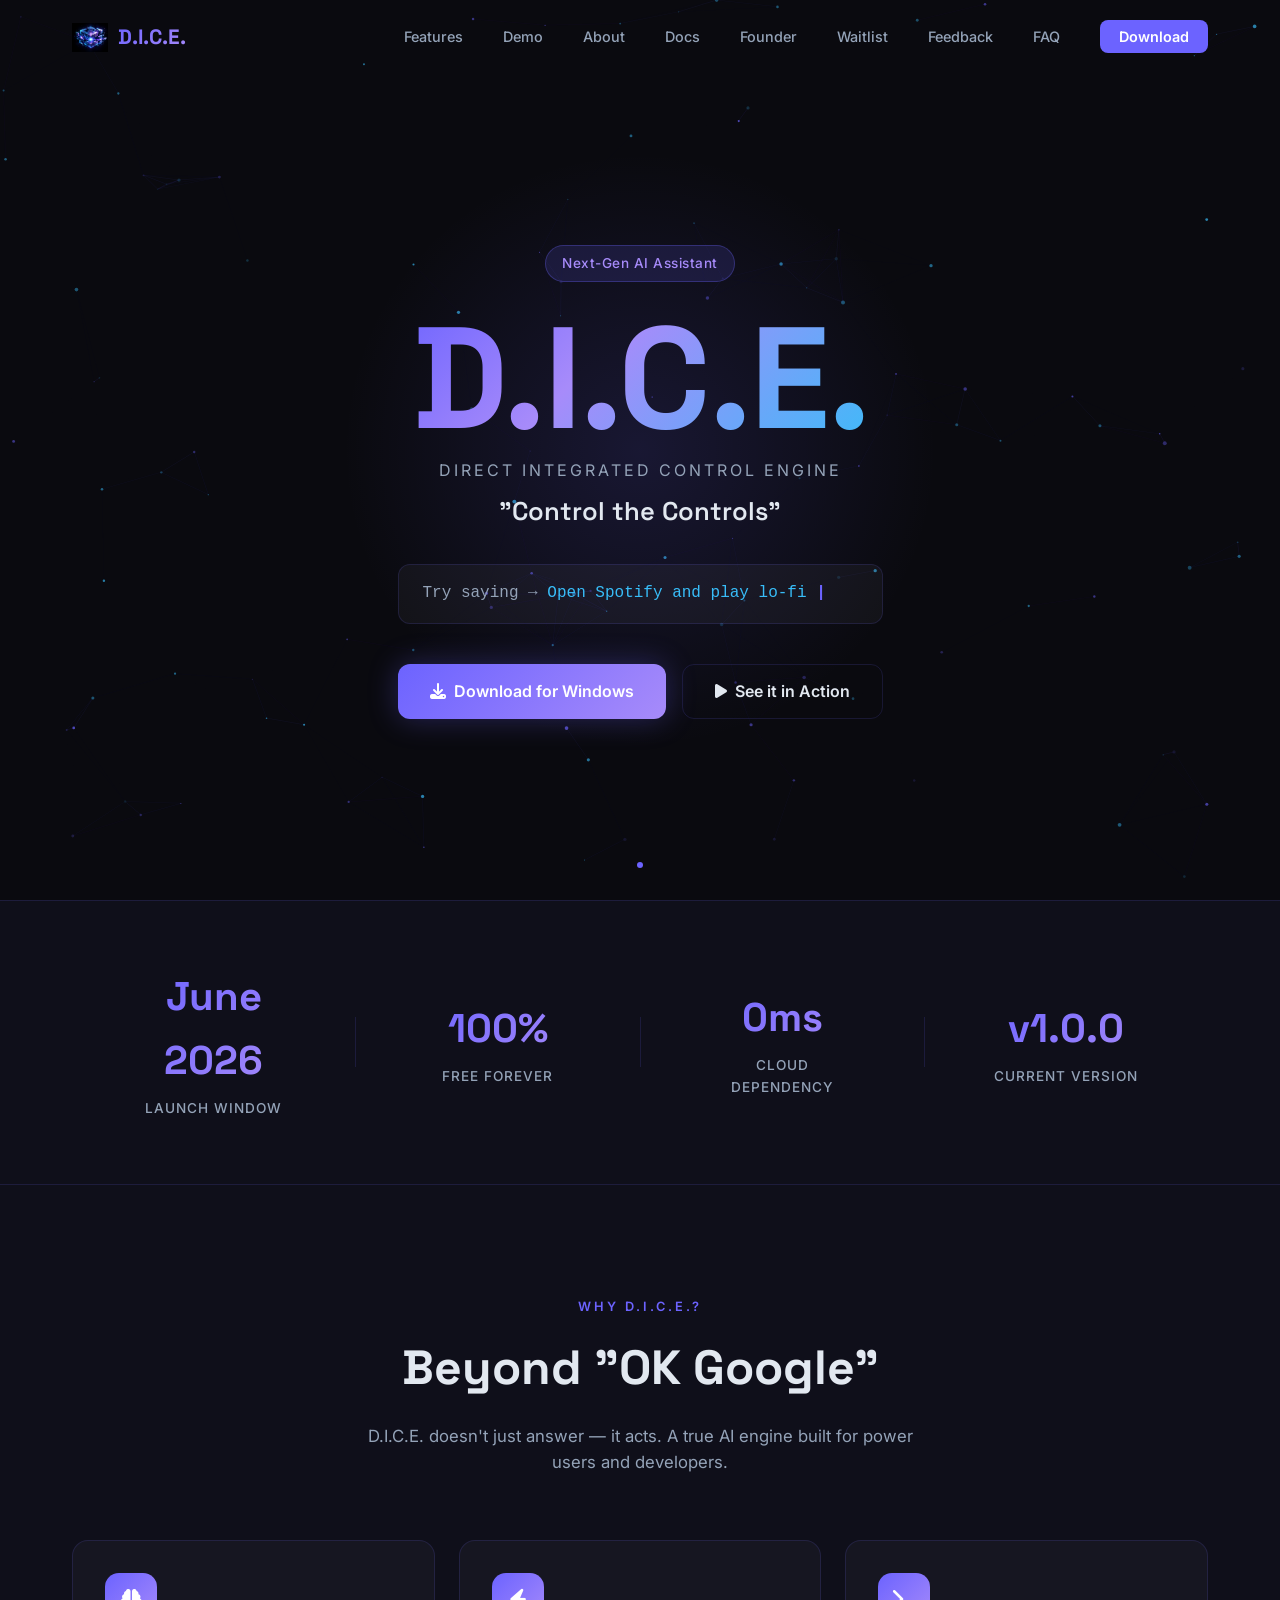
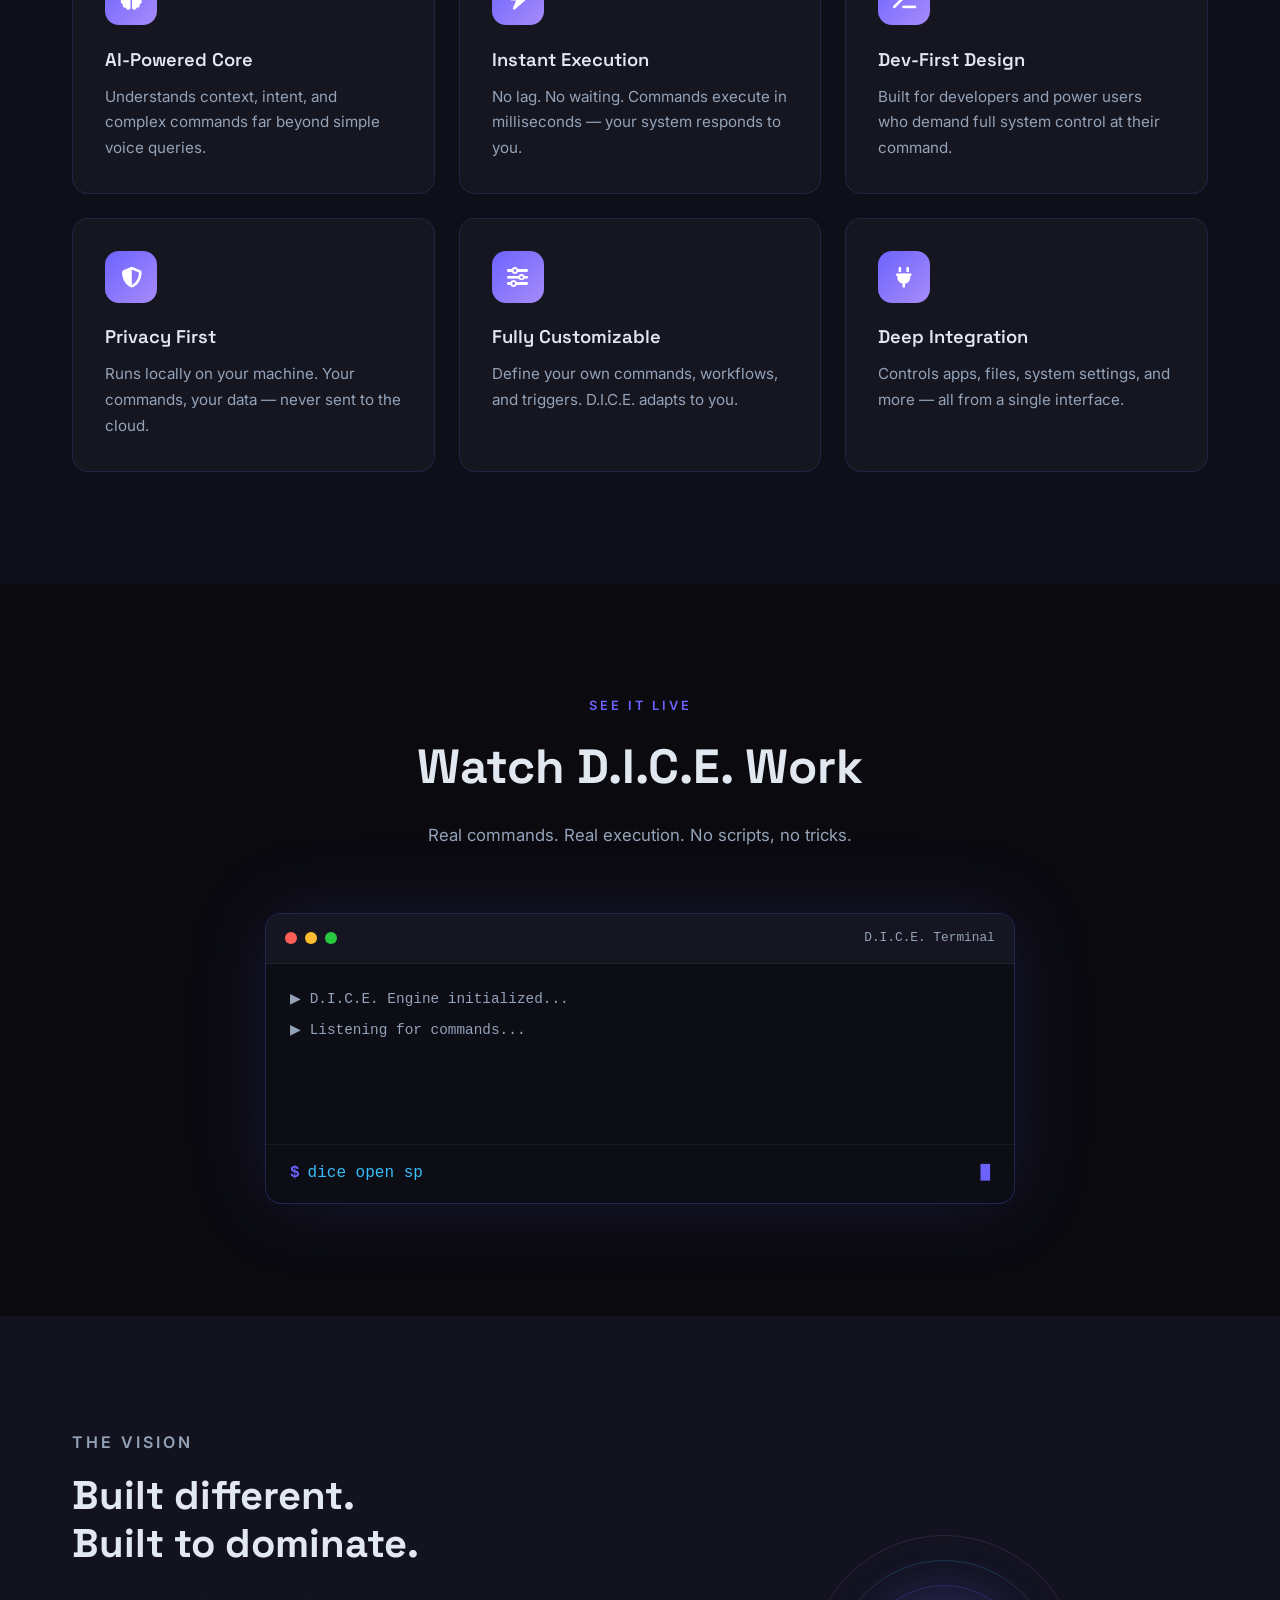
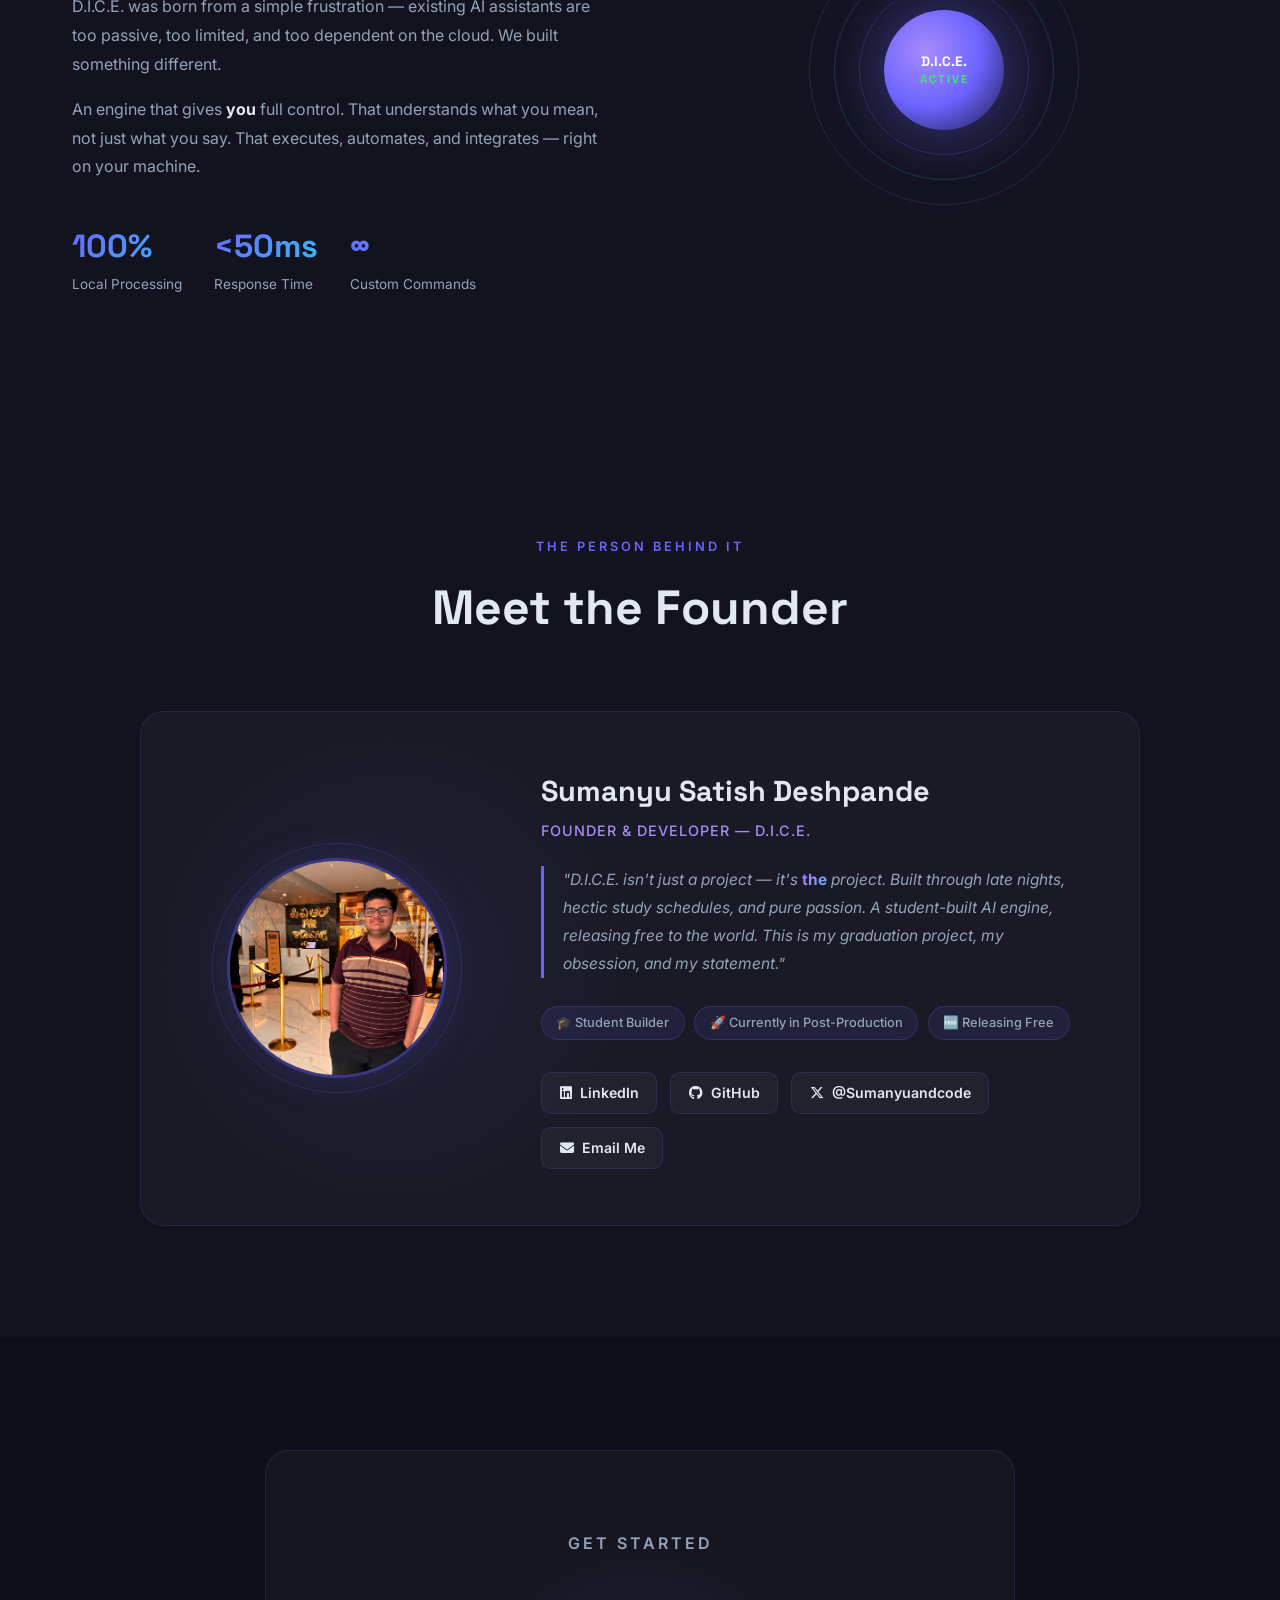
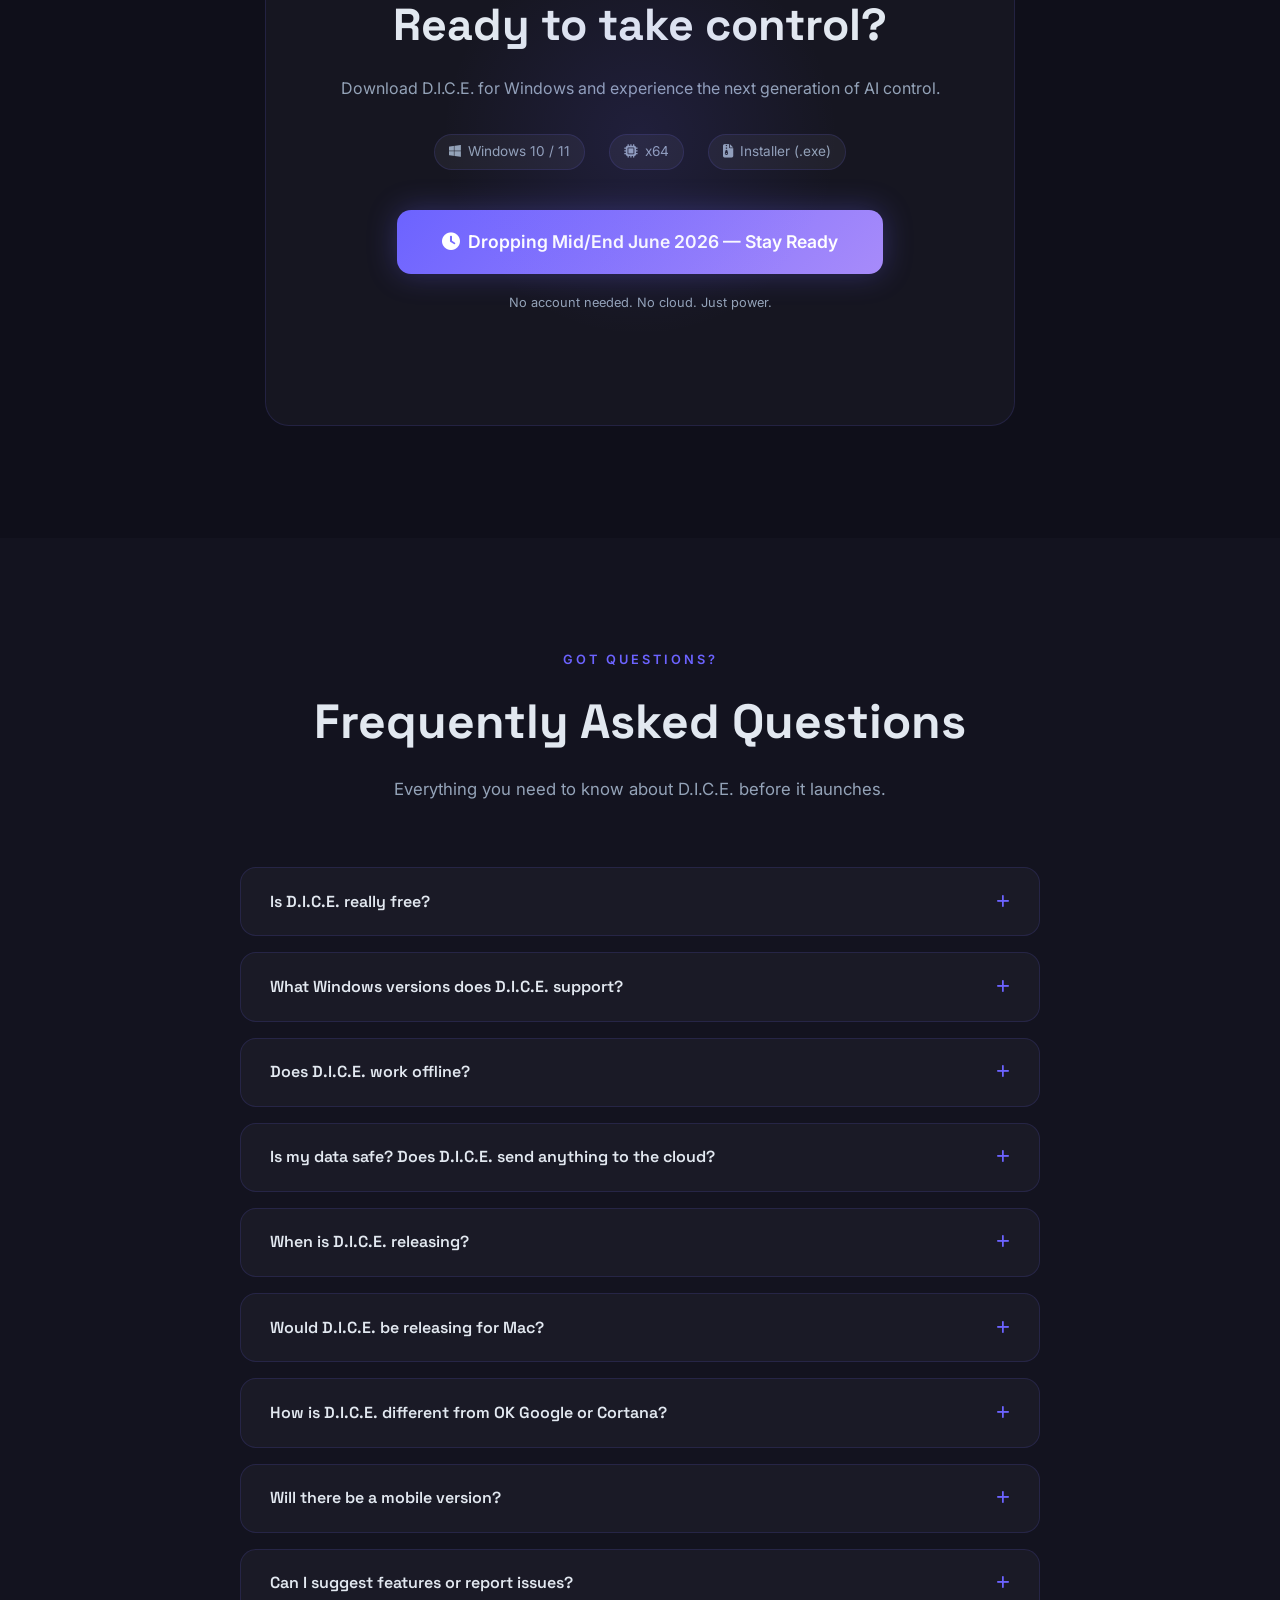
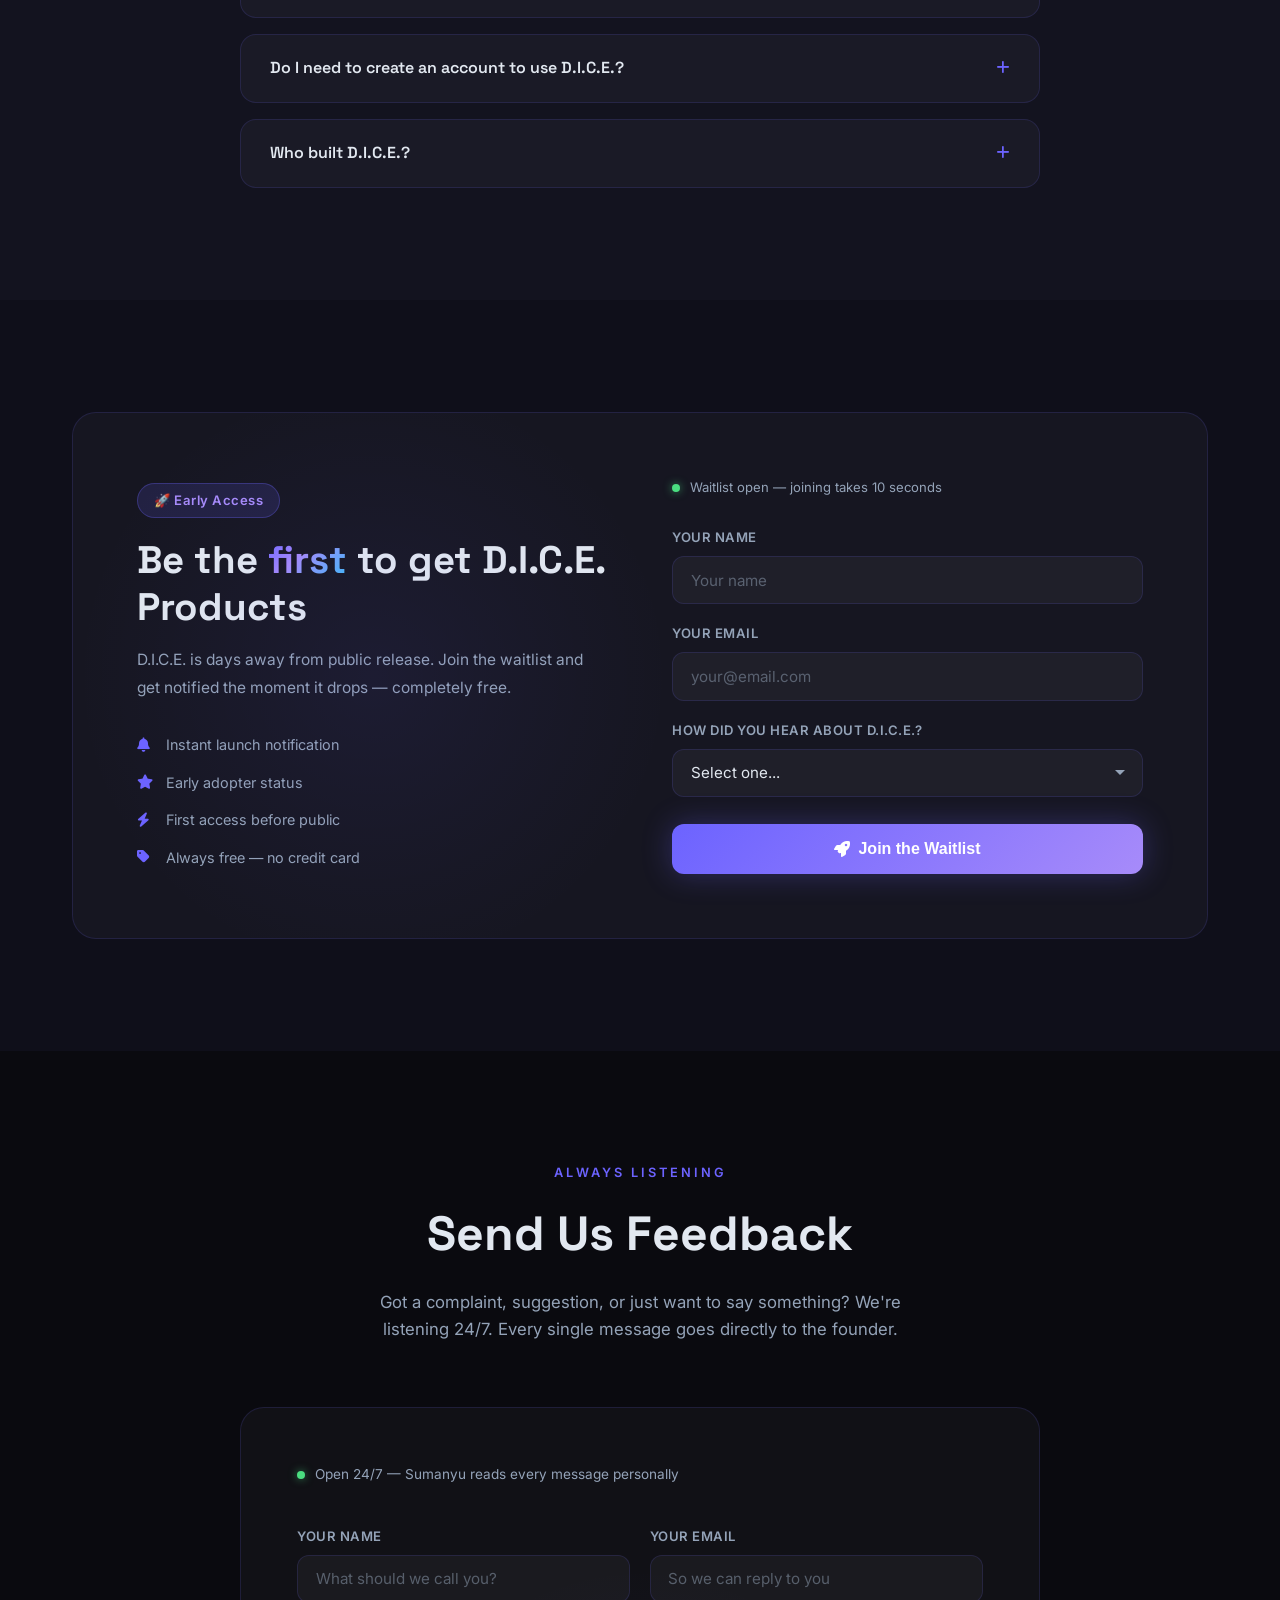
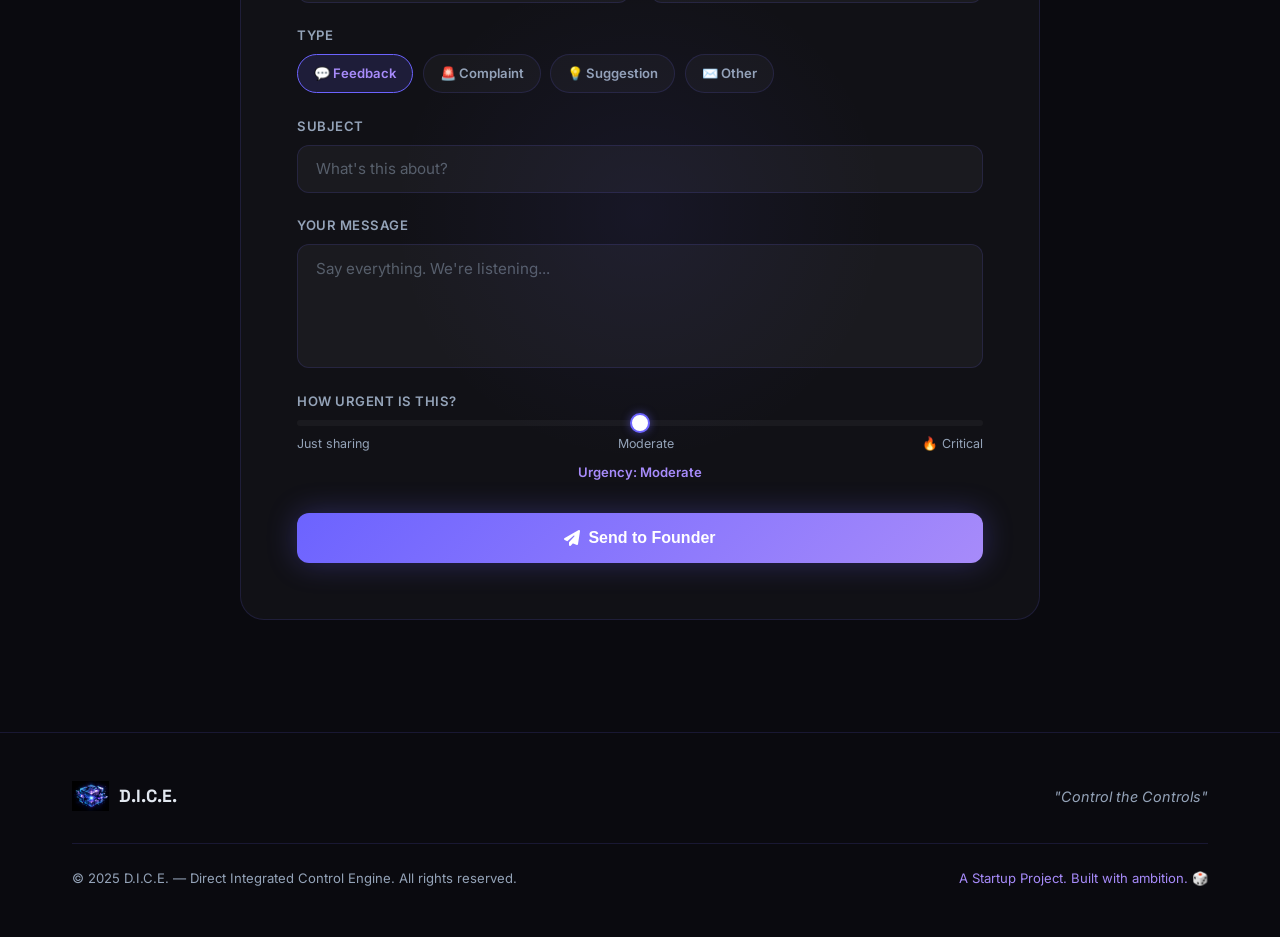
==== commit 6b33fed9: "Add SEO and Open Graph meta tags" ====
--- a/index.html
+++ b/index.html
@@ -5,6 +5,25 @@
   <meta charset="UTF-8" />
   <meta name="viewport" content="width=device-width, initial-scale=1.0"/>
   <title>D.I.C.E. — Control the Controls</title>
+  <meta name="description" content="D.I.C.E. (Direct Integrated Control Engine) is a free AI-powered desktop assistant for Windows 11. More powerful than OK Google or Cortana. Built by a student, free for everyone, forever." />
+  <meta name="keywords" content="DICE, AI assistant, desktop assistant, Windows AI, free AI tool, Direct Integrated Control Engine, voice assistant laptop, AI desktop control" />
+  <meta name="author" content="Sumanyu Satish Deshpande" />
+  <meta name="robots" content="index, follow" />
+  <link rel="canonical" href="https://dice-website-omega.vercel.app/" />
+
+  <!-- Open Graph -->
+  <meta property="og:type" content="website" />
+  <meta property="og:url" content="https://dice-website-omega.vercel.app/" />
+  <meta property="og:title" content="D.I.C.E. — Control the Controls" />
+  <meta property="og:description" content="The next generation AI desktop assistant for Windows 11. Free forever. Built by a student, for everyone." />
+  <meta property="og:image" content="https://dice-website-omega.vercel.app/assets/images/dice-logo.png" />
+
+  <!-- Twitter/X Card -->
+  <meta name="twitter:card" content="summary_large_image" />
+  <meta name="twitter:site" content="@Sumanyuandcode" />
+  <meta name="twitter:title" content="D.I.C.E. — Control the Controls" />
+  <meta name="twitter:description" content="The next generation AI desktop assistant for Windows 11. Free forever. Built by a student, for everyone." />
+  <meta name="twitter:image" content="https://dice-website-omega.vercel.app/assets/images/dice-logo.png" />
   <link rel="icon" href="assets/images/dice-logo.png" />
   <link rel="stylesheet" href="assets/css/style.css" />
   <link rel="stylesheet" href="assets/css/animations.css" />
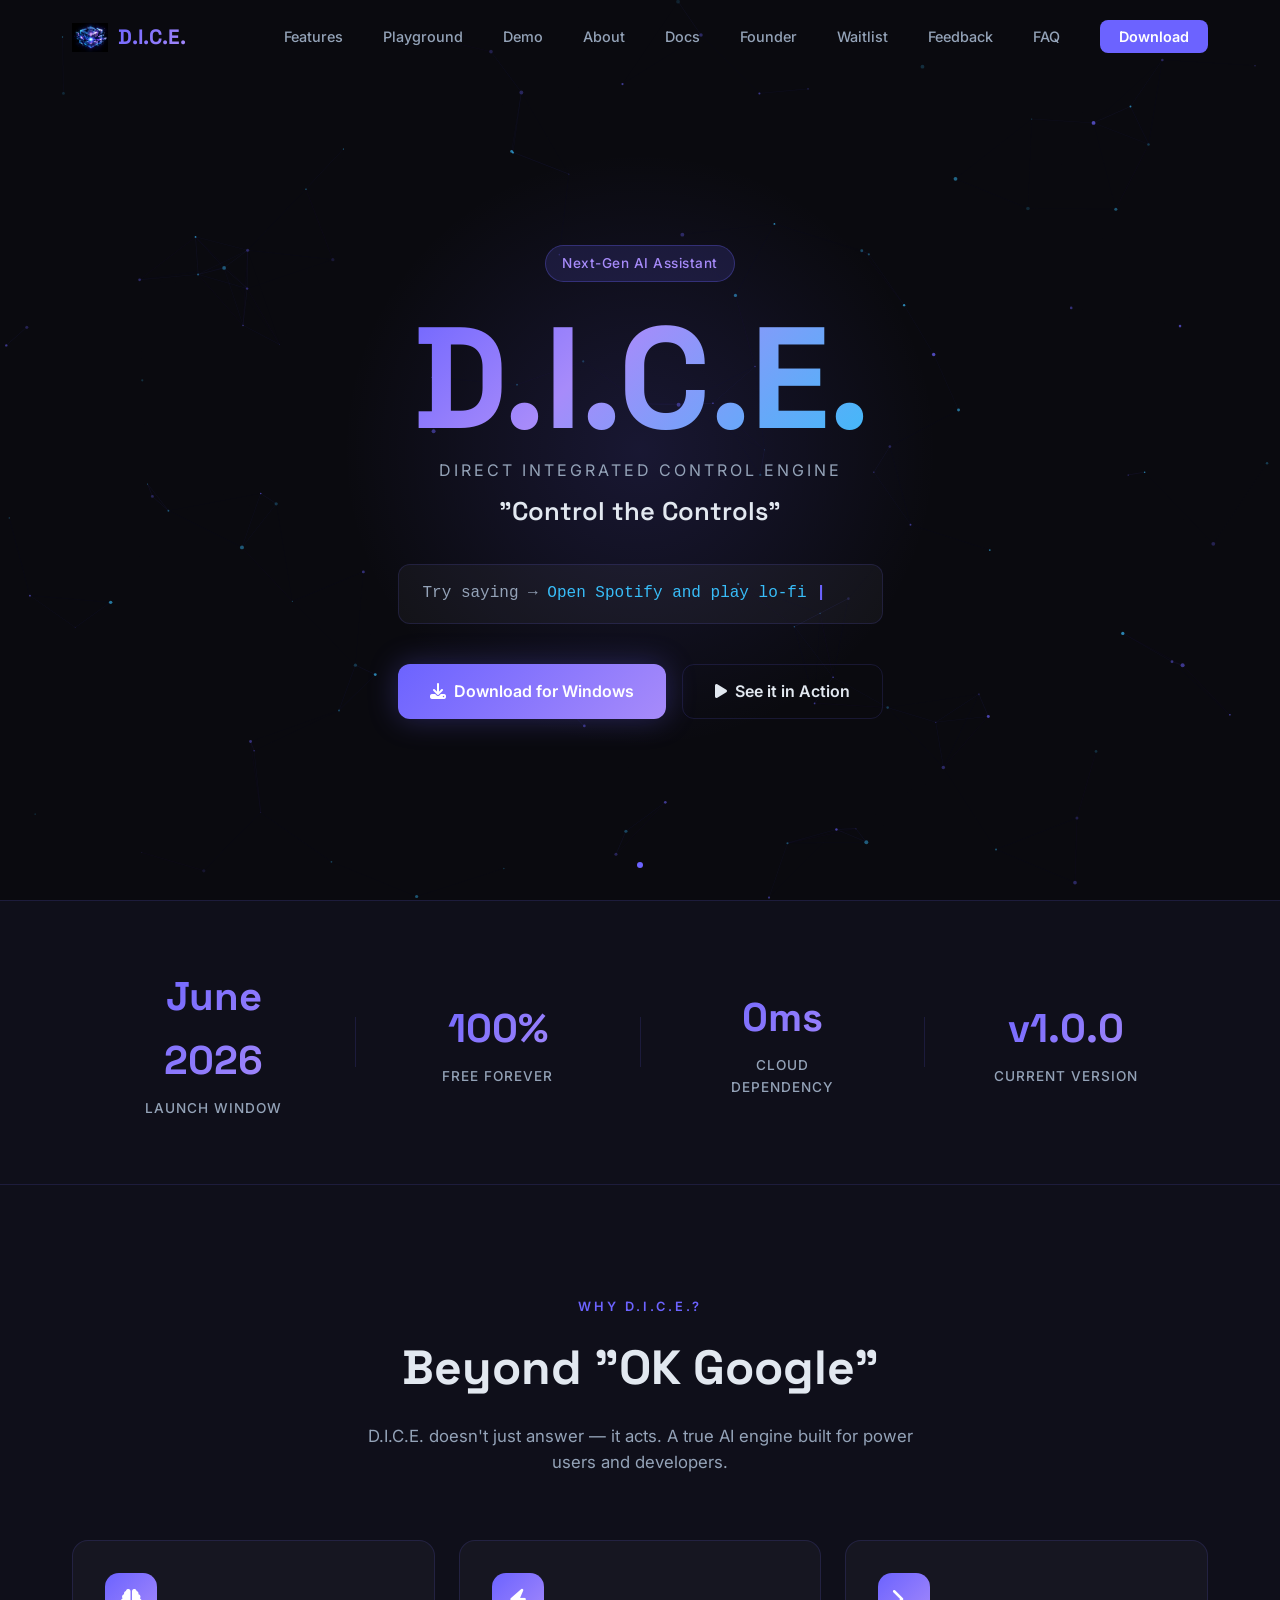
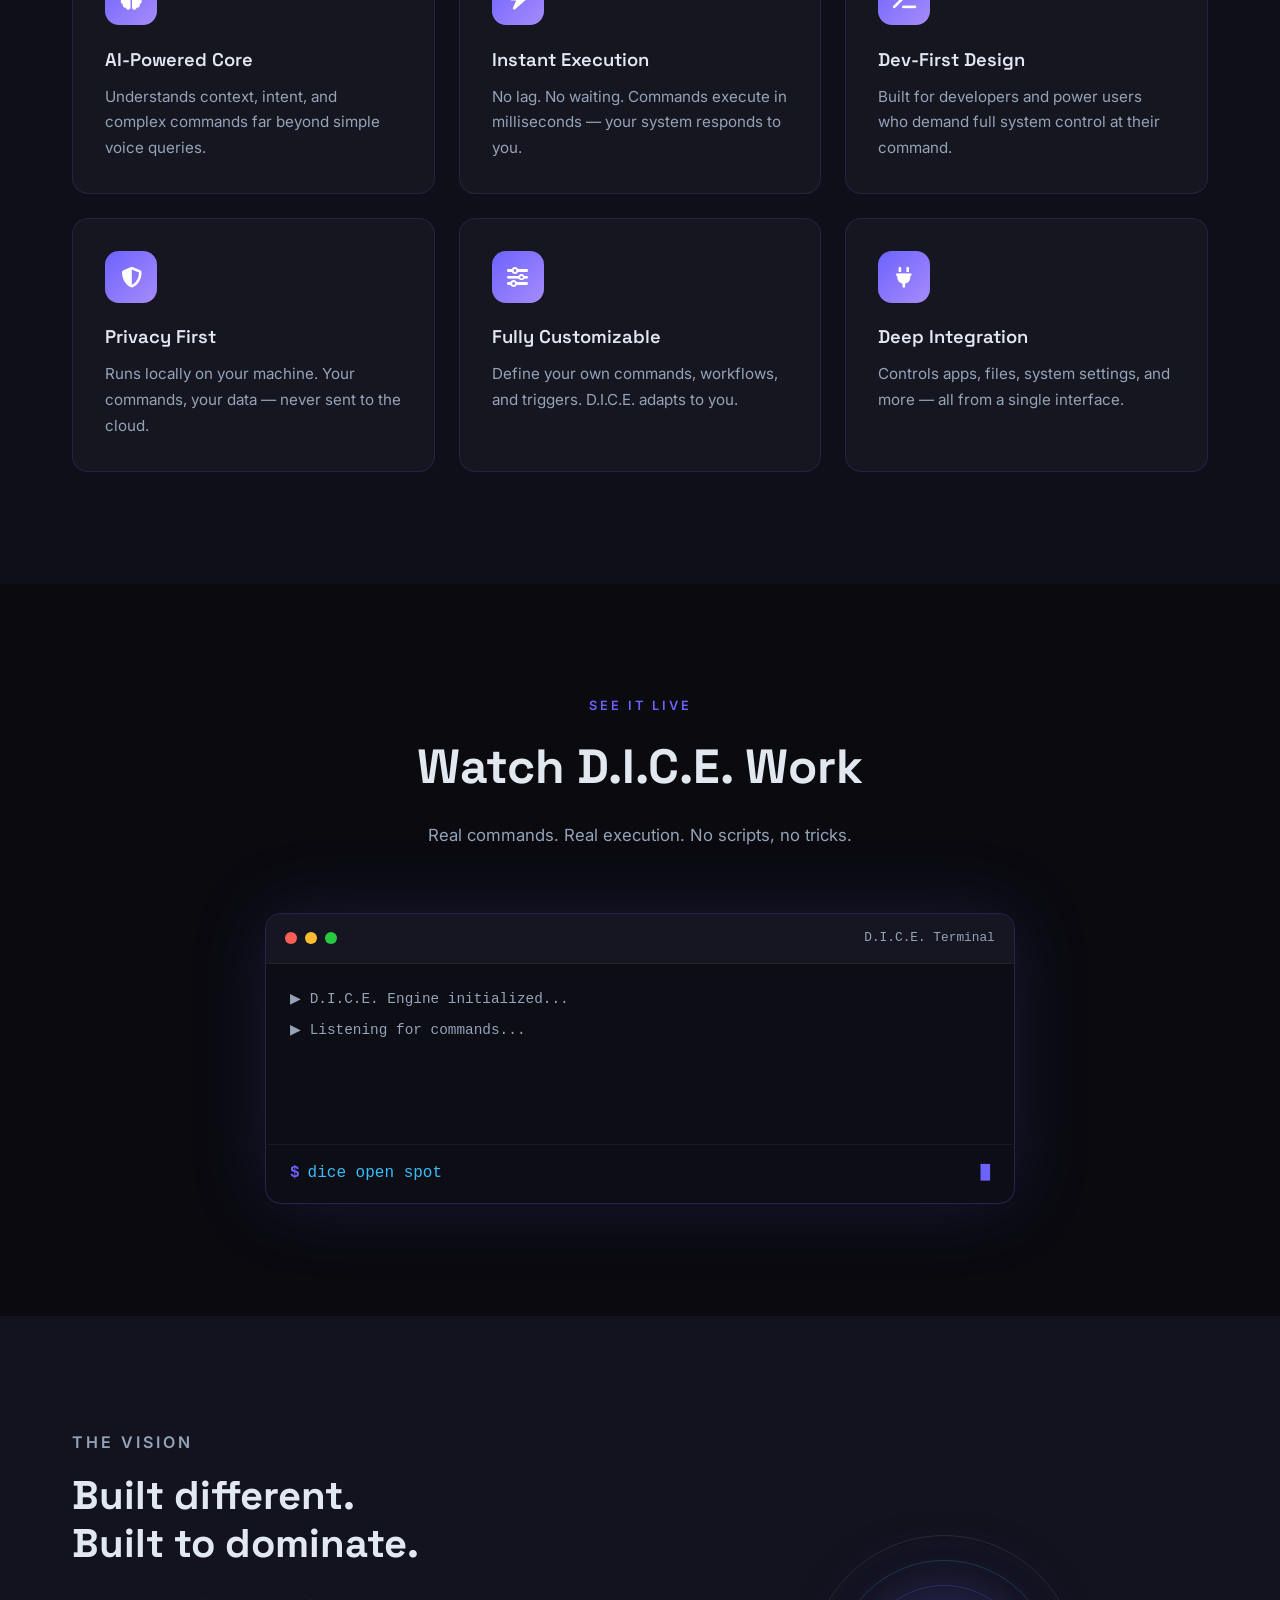
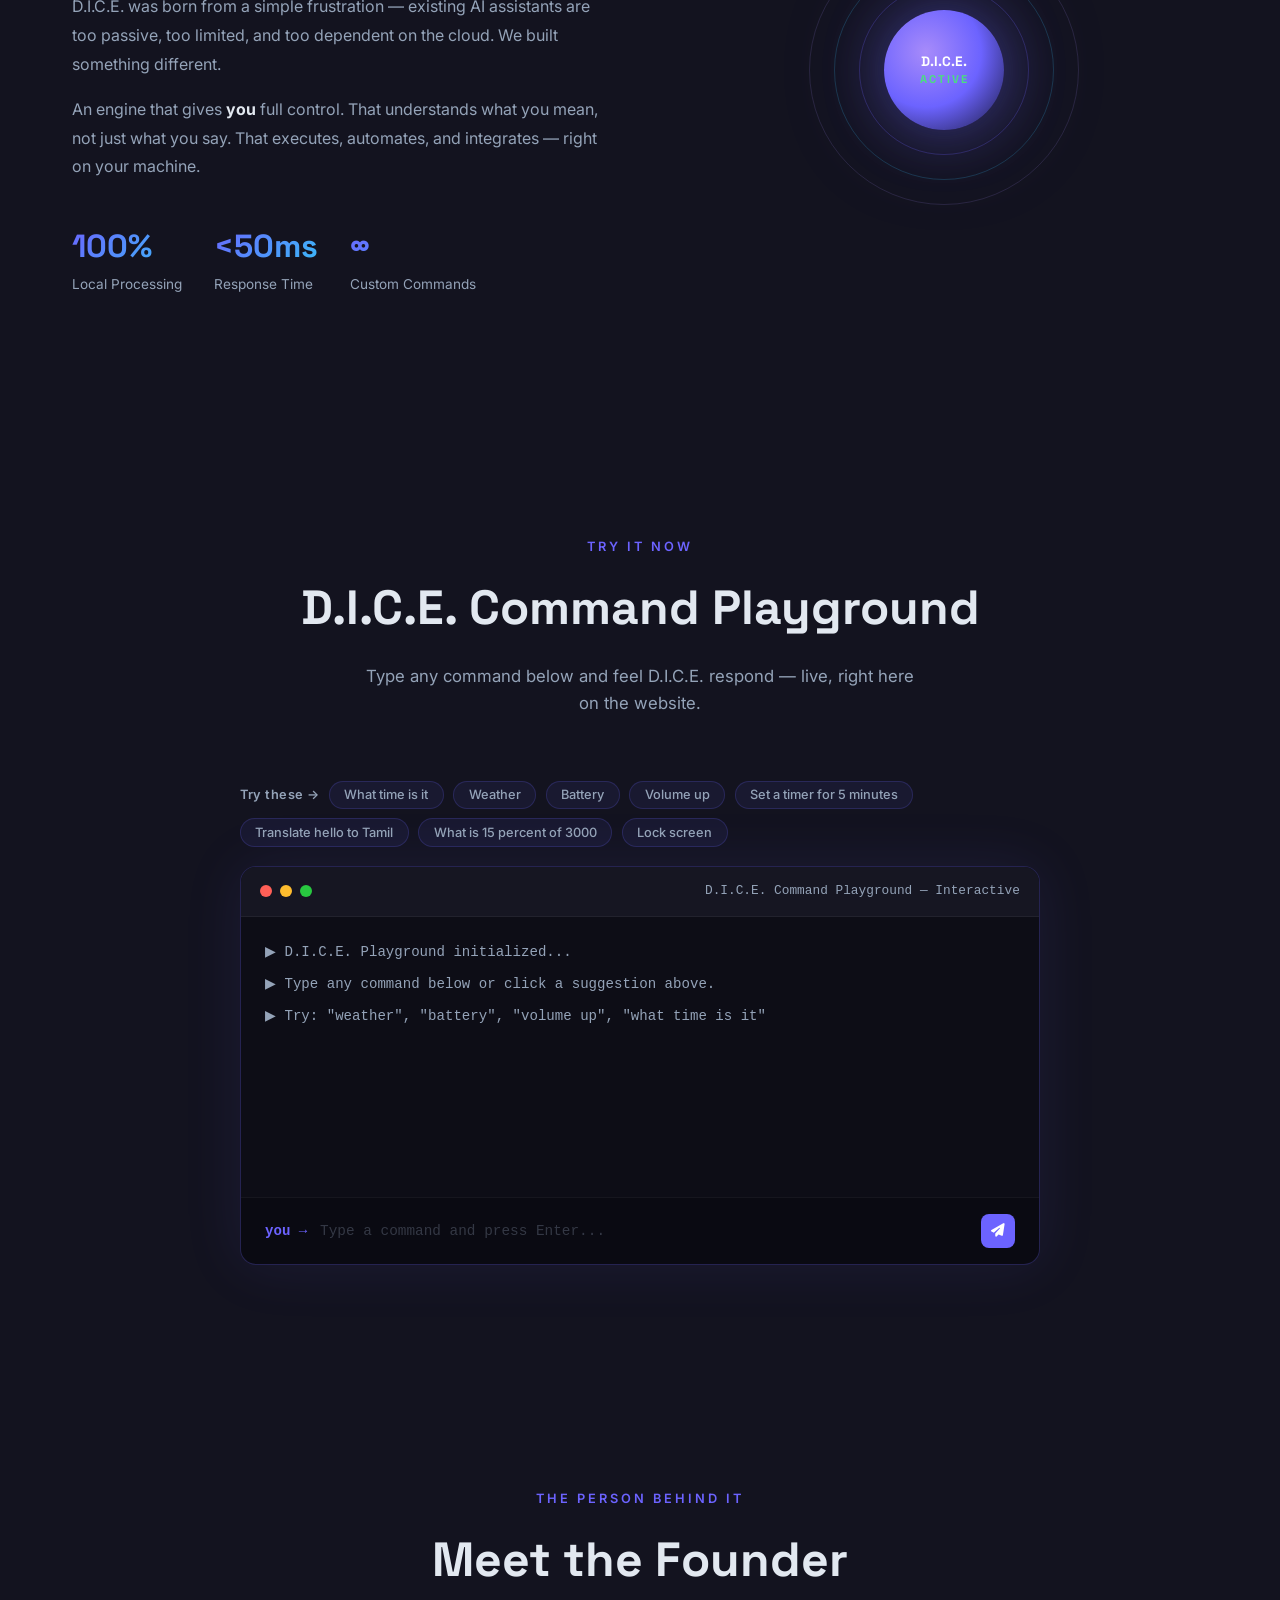
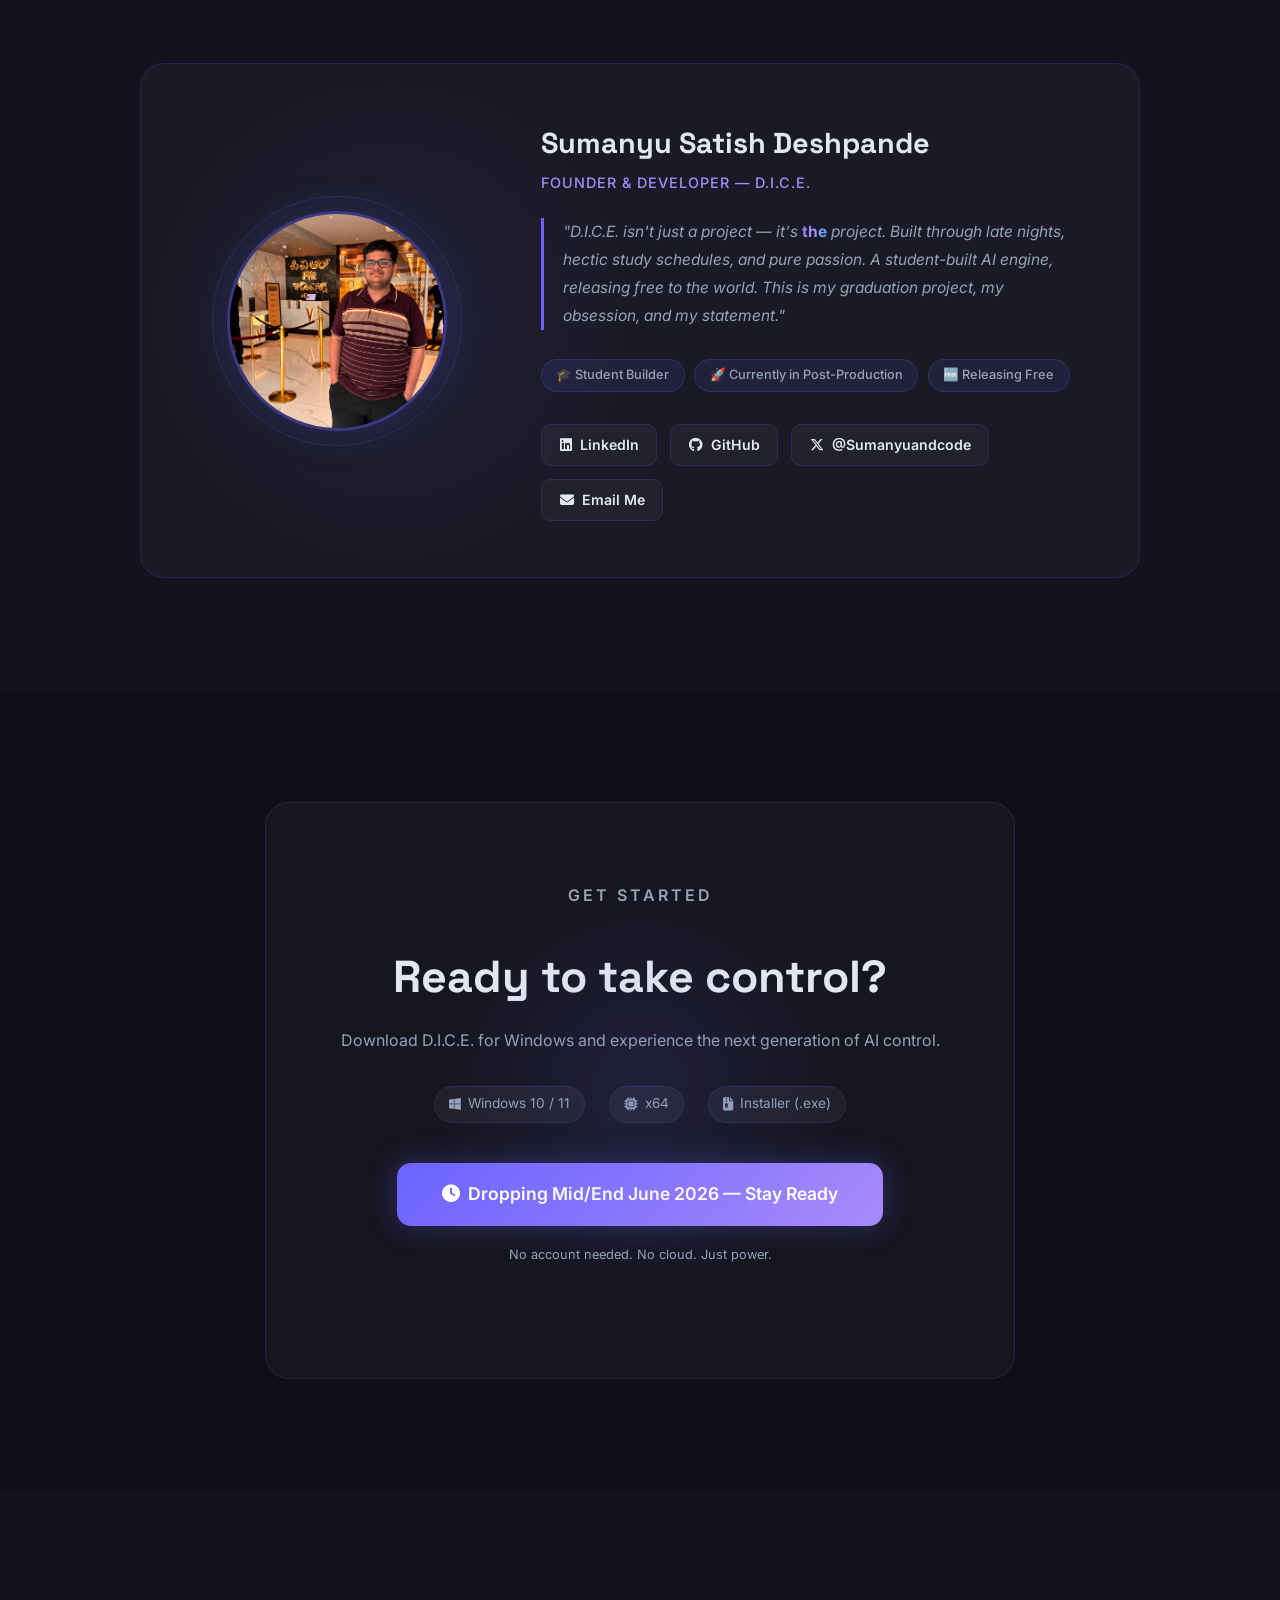
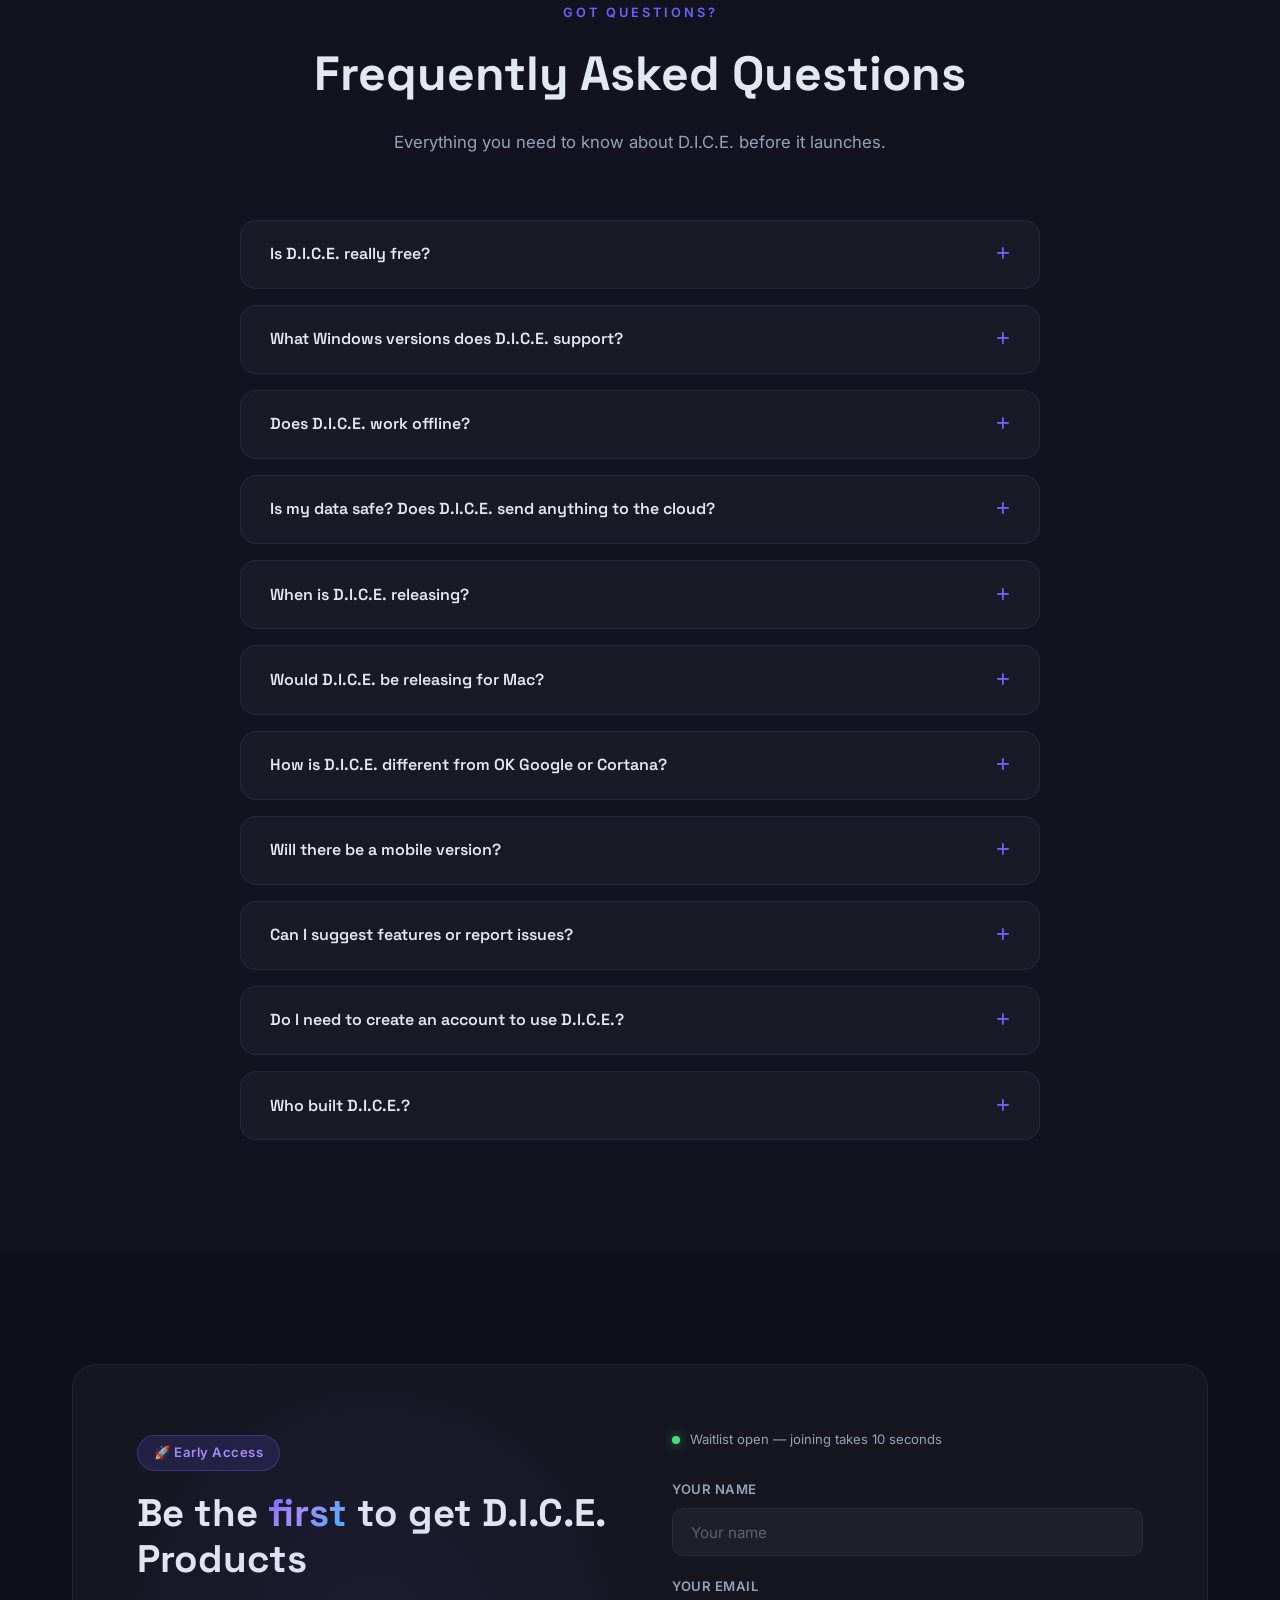
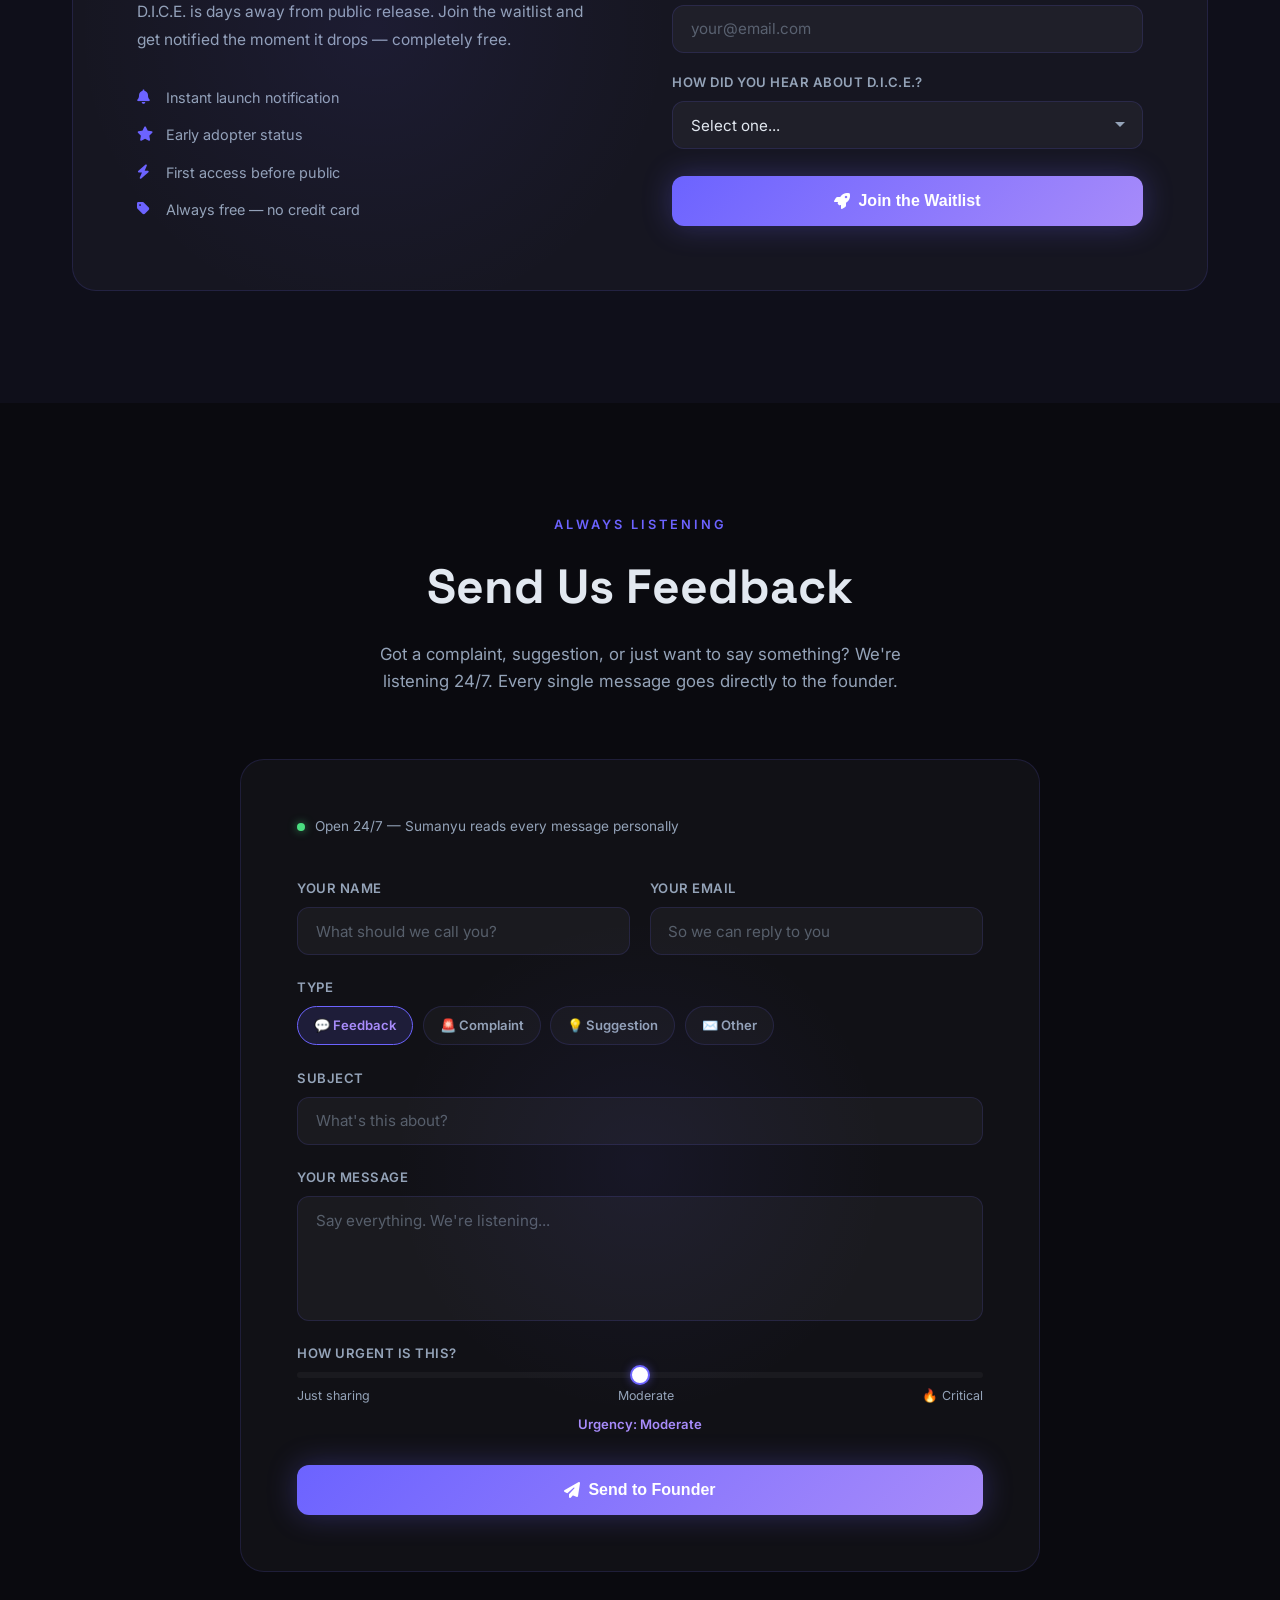
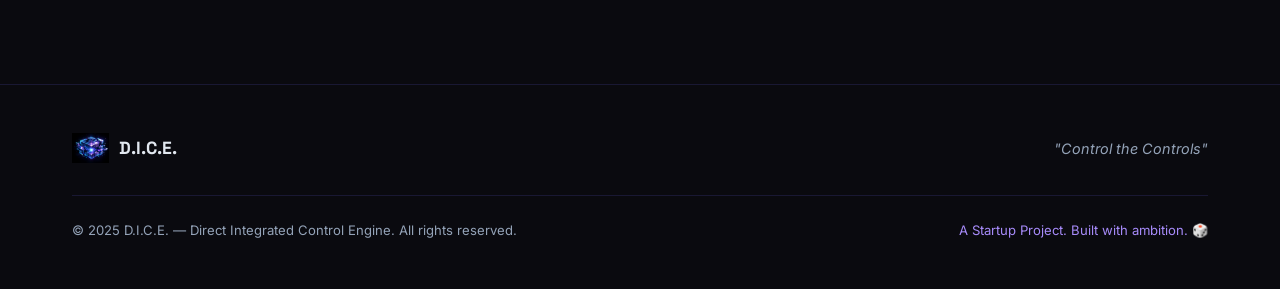
==== commit f947dce8: "added playground and enhanced its look" ====
--- a/index.html
+++ b/index.html
@@ -41,6 +41,7 @@
       </div>
       <ul class="nav-links">
         <li><a href="#features">Features</a></li>
+        <li><a href="#playground">Playground</a></li>
         <li><a href="#demo">Demo</a></li>
         <li><a href="#about">About</a></li>
         <li><a href="docs.html">Docs</a></li>
@@ -221,6 +222,50 @@
     </div>
   </section>
 
+  <!-- PLAYGROUND -->
+  <section class="playground" id="playground">
+    <div class="container">
+      <div class="section-header reveal">
+        <p class="section-label">Try It Now</p>
+        <h2>D.I.C.E. Command Playground</h2>
+        <p class="section-desc">Type any command below and feel D.I.C.E. respond — live, right here on the website.</p>
+      </div>
+      <div class="playground-wrap reveal">
+        <div class="pg-suggestions">
+          <span class="pg-suggestions-label">Try these →</span>
+          <button class="pg-suggestion">What time is it</button>
+          <button class="pg-suggestion">Weather</button>
+          <button class="pg-suggestion">Battery</button>
+          <button class="pg-suggestion">Volume up</button>
+          <button class="pg-suggestion">Set a timer for 5 minutes</button>
+          <button class="pg-suggestion">Translate hello to Tamil</button>
+          <button class="pg-suggestion">What is 15 percent of 3000</button>
+          <button class="pg-suggestion">Lock screen</button>
+        </div>
+        <div class="playground-window">
+          <div class="demo-topbar">
+            <span class="dot red"></span>
+            <span class="dot yellow"></span>
+            <span class="dot green"></span>
+            <span class="demo-title">D.I.C.E. Command Playground — Interactive</span>
+          </div>
+          <div class="playground-body" id="playground-body">
+            <div class="pg-line pg-system">▶ D.I.C.E. Playground initialized...</div>
+            <div class="pg-line pg-system">▶ Type any command below or click a suggestion above.</div>
+            <div class="pg-line pg-system">▶ Try: "weather", "battery", "volume up", "what time is it"</div>
+          </div>
+          <div class="playground-input-row">
+            <span class="pg-input-prompt">you →</span>
+            <input type="text" id="playground-input" placeholder="Type a command and press Enter..." autocomplete="off" />
+            <button id="playground-send" class="pg-send-btn">
+              <i class="fa-solid fa-paper-plane"></i>
+            </button>
+          </div>
+        </div>
+      </div>
+    </div>
+  </section>
+
   <!-- FOUNDER -->
   <section class="founder" id="founder">
     <div class="container">
--- a/assets/css/style.css
+++ b/assets/css/style.css
@@ -1089,4 +1089,402 @@
 @media (max-width: 768px) {
   .stat-item { padding: 1rem 2rem; }
   .stat-divider { display: none; }
+}
+
+/* ── 404 PAGE ── */
+.not-found {
+  min-height: 100vh;
+  display: flex;
+  align-items: center;
+  justify-content: center;
+  position: relative;
+  overflow: hidden;
+  padding: 8rem 2rem 4rem;
+  text-align: center;
+}
+.not-found-content {
+  position: relative;
+  z-index: 2;
+  max-width: 700px;
+  margin: 0 auto;
+}
+.not-found-dice {
+  font-size: 5rem;
+  margin-bottom: 1rem;
+  animation: orbPulse 2s ease-in-out infinite;
+  display: block;
+}
+.not-found-content h1 {
+  font-family: 'Space Grotesk', sans-serif;
+  font-size: clamp(6rem, 20vw, 12rem);
+  font-weight: 900;
+  line-height: 1;
+  margin-bottom: 0.2rem;
+}
+.not-found-content h2 {
+  font-family: 'Space Grotesk', sans-serif;
+  font-size: clamp(1.5rem, 4vw, 2.2rem);
+  font-weight: 700;
+  margin-bottom: 1rem;
+}
+.not-found-content p {
+  color: var(--text-muted);
+  font-size: 1rem;
+  line-height: 1.8;
+  margin-bottom: 2.5rem;
+}
+
+/* ── 404 TERMINAL ── */
+.not-found-terminal {
+  background: #0d0d16;
+  border: 1px solid rgba(108,99,255,0.25);
+  border-radius: 16px;
+  overflow: hidden;
+  margin: 0 auto 2.5rem;
+  max-width: 550px;
+  box-shadow: 0 0 40px rgba(108,99,255,0.1);
+  text-align: left;
+}
+.not-found-terminal-body {
+  padding: 1.5rem;
+  font-family: 'Courier New', monospace;
+  font-size: 0.9rem;
+  display: flex;
+  flex-direction: column;
+  gap: 0.6rem;
+}
+.nt-prompt { color: var(--accent); font-weight: 700; }
+.nt-cmd { color: var(--accent3); }
+.nt-arg { color: var(--text-muted); }
+.nt-error { color: #f87171; }
+.nt-suggestion { color: #4ade80; }
+.nt-blink { color: var(--text-muted); }
+
+/* ── 404 BUTTONS ── */
+.not-found-buttons {
+  display: flex;
+  gap: 1rem;
+  justify-content: center;
+  flex-wrap: wrap;
+}
+
+/* ── EASTER EGG ── */
+#easter-egg-overlay {
+  position: fixed;
+  inset: 0;
+  background: rgba(0,0,0,0.92);
+  backdrop-filter: blur(10px);
+  z-index: 9999;
+  display: flex;
+  align-items: center;
+  justify-content: center;
+  animation: fadeInDown 0.4s ease forwards;
+}
+.ee-box {
+  background: #0d0d16;
+  border: 1px solid rgba(108,99,255,0.4);
+  border-radius: 20px;
+  overflow: hidden;
+  max-width: 560px;
+  width: 90%;
+  box-shadow: 0 0 80px rgba(108,99,255,0.3);
+}
+.ee-top {
+  background: #161622;
+  padding: 0.9rem 1.2rem;
+  display: flex;
+  align-items: center;
+  gap: 0.5rem;
+  border-bottom: 1px solid rgba(255,255,255,0.05);
+}
+.ee-title {
+  margin-left: auto;
+  font-size: 0.8rem;
+  color: var(--text-muted);
+  font-family: monospace;
+}
+.ee-body {
+  padding: 2.5rem;
+  text-align: center;
+  display: flex;
+  flex-direction: column;
+  gap: 1rem;
+}
+.ee-line1 {
+  font-family: 'Space Grotesk', sans-serif;
+  font-size: 1.1rem;
+  font-weight: 700;
+}
+.ee-line2 {
+  font-family: 'Courier New', monospace;
+  font-size: 0.8rem;
+  color: #4ade80;
+  letter-spacing: 2px;
+}
+.ee-message {
+  font-family: 'Space Grotesk', sans-serif;
+  font-size: 1.2rem;
+  font-weight: 600;
+  color: var(--text);
+  line-height: 1.8;
+  background: rgba(108,99,255,0.08);
+  border: 1px solid rgba(108,99,255,0.2);
+  border-radius: 12px;
+  padding: 1.5rem;
+}
+.ee-sign {
+  color: var(--accent2);
+  font-size: 0.88rem;
+  font-style: italic;
+}
+.ee-note {
+  color: var(--text-muted);
+  font-size: 0.78rem;
+  font-family: monospace;
+  letter-spacing: 1px;
+}
+.ee-close {
+  margin: 0.5rem auto 0;
+  width: fit-content;
+}
+
+/* ── SYSTEM REQUIREMENTS CHECKER ── */
+#src-popup {
+  position: fixed;
+  inset: 0;
+  background: rgba(0,0,0,0.85);
+  backdrop-filter: blur(10px);
+  z-index: 9999;
+  display: flex;
+  align-items: center;
+  justify-content: center;
+  animation: fadeInDown 0.3s ease forwards;
+  padding: 1rem;
+}
+.src-box {
+  background: #0d0d16;
+  border: 1px solid rgba(108,99,255,0.3);
+  border-radius: 20px;
+  overflow: hidden;
+  max-width: 680px;
+  width: 100%;
+  box-shadow: 0 0 80px rgba(108,99,255,0.2);
+}
+.src-body {
+  padding: 2rem;
+}
+.src-subtitle {
+  color: var(--text-muted);
+  font-size: 0.88rem;
+  margin-bottom: 1.5rem;
+  text-align: center;
+}
+.src-header-row {
+  display: grid;
+  grid-template-columns: 1fr 1.2fr 1fr;
+  gap: 1rem;
+  padding: 0.6rem 1rem;
+  background: rgba(108,99,255,0.08);
+  border-radius: 8px;
+  font-size: 0.75rem;
+  font-weight: 700;
+  color: var(--accent2);
+  text-transform: uppercase;
+  letter-spacing: 1px;
+  margin-bottom: 0.8rem;
+}
+.src-rows {
+  display: flex;
+  flex-direction: column;
+  gap: 0.5rem;
+  margin-bottom: 1.5rem;
+}
+.src-row {
+  display: grid;
+  grid-template-columns: 1fr 1.2fr 1fr;
+  gap: 1rem;
+  padding: 0.8rem 1rem;
+  background: var(--card-bg);
+  border: 1px solid var(--border);
+  border-radius: 10px;
+  font-size: 0.88rem;
+  align-items: center;
+}
+.src-label { color: var(--text); font-weight: 600; }
+.src-value { font-weight: 500; }
+.src-required { color: var(--text-muted); font-size: 0.8rem; }
+.src-verdict {
+  border-radius: 12px;
+  padding: 1rem 1.2rem;
+  font-size: 0.92rem;
+  font-weight: 600;
+  text-align: center;
+  margin-bottom: 1.5rem;
+  line-height: 1.6;
+}
+.src-pass {
+  background: rgba(74,222,128,0.08);
+  border: 1px solid rgba(74,222,128,0.3);
+  color: #4ade80;
+}
+.src-fail {
+  background: rgba(248,113,113,0.08);
+  border: 1px solid rgba(248,113,113,0.3);
+  color: #f87171;
+}
+.src-warn {
+  background: rgba(251,191,36,0.08);
+  border: 1px solid rgba(251,191,36,0.3);
+  color: #fbbf24;
+}
+.src-buttons {
+  display: flex;
+  gap: 1rem;
+  justify-content: center;
+  flex-wrap: wrap;
+  margin-bottom: 1rem;
+}
+.src-note {
+  text-align: center;
+  color: var(--text-muted);
+  font-size: 0.78rem;
+}
+
+/* ── RESPONSIVE ── */
+@media (max-width: 600px) {
+  .src-header-row { display: none; }
+  .src-row { grid-template-columns: 1fr; gap: 0.2rem; }
+  .src-required { display: none; }
+}
+/* ── PLAYGROUND ── */
+.playground { background: var(--bg3); }
+.playground-wrap {
+  max-width: 800px;
+  margin: 0 auto;
+}
+.pg-suggestions {
+  display: flex;
+  flex-wrap: wrap;
+  align-items: center;
+  gap: 0.6rem;
+  margin-bottom: 1.2rem;
+}
+.pg-suggestions-label {
+  font-size: 0.8rem;
+  color: var(--text-muted);
+  font-weight: 600;
+  letter-spacing: 0.5px;
+  white-space: nowrap;
+}
+.pg-suggestion {
+  background: rgba(108,99,255,0.08);
+  border: 1px solid rgba(108,99,255,0.2);
+  color: var(--text-muted);
+  padding: 0.35rem 0.9rem;
+  border-radius: 50px;
+  font-size: 0.8rem;
+  font-weight: 500;
+  cursor: pointer;
+  transition: all 0.3s;
+  font-family: 'Inter', sans-serif;
+}
+.pg-suggestion:hover {
+  background: rgba(108,99,255,0.2);
+  border-color: var(--accent);
+  color: var(--text);
+  transform: translateY(-2px);
+}
+
+/* ── PLAYGROUND WINDOW ── */
+.playground-window {
+  background: #0d0d16;
+  border: 1px solid rgba(108,99,255,0.25);
+  border-radius: 16px;
+  overflow: hidden;
+  box-shadow: 0 0 60px rgba(108,99,255,0.1);
+}
+.playground-body {
+  padding: 1.5rem;
+  min-height: 280px;
+  max-height: 340px;
+  overflow-y: auto;
+  display: flex;
+  flex-direction: column;
+  gap: 0.6rem;
+  font-family: 'Courier New', monospace;
+  font-size: 0.88rem;
+  scroll-behavior: smooth;
+}
+.playground-body::-webkit-scrollbar { width: 4px; }
+.playground-body::-webkit-scrollbar-thumb { background: var(--accent); border-radius: 4px; }
+
+/* ── PLAYGROUND LINES ── */
+.pg-line { line-height: 1.6; word-break: break-word; }
+.pg-system { color: var(--text-muted); }
+.pg-user { color: var(--accent3); }
+.pg-response { color: #4ade80; }
+.pg-prompt { color: var(--accent); font-weight: 700; margin-right: 0.5rem; }
+.dice-prompt { color: #4ade80 !important; }
+
+/* ── TYPING DOTS ── */
+.pg-dots span {
+  display: inline-block;
+  animation: blink 1s infinite;
+  font-size: 1.2rem;
+  color: var(--accent);
+}
+.pg-dots span:nth-child(2) { animation-delay: 0.2s; }
+.pg-dots span:nth-child(3) { animation-delay: 0.4s; }
+
+/* ── PLAYGROUND INPUT ── */
+.playground-input-row {
+  display: flex;
+  align-items: center;
+  gap: 0.8rem;
+  padding: 1rem 1.5rem;
+  border-top: 1px solid rgba(255,255,255,0.05);
+  background: rgba(0,0,0,0.2);
+}
+.pg-input-prompt {
+  color: var(--accent);
+  font-family: 'Courier New', monospace;
+  font-weight: 700;
+  font-size: 0.88rem;
+  white-space: nowrap;
+}
+#playground-input {
+  flex: 1;
+  background: transparent;
+  border: none;
+  outline: none;
+  color: var(--accent3);
+  font-family: 'Courier New', monospace;
+  font-size: 0.9rem;
+  caret-color: var(--accent);
+}
+
+#playground-input::placeholder { color: rgba(148,163,184,0.3); }
+.pg-send-btn {
+  background: var(--accent);
+  border: none;
+  color: #fff;
+  width: 34px; height: 34px;
+  border-radius: 8px;
+  cursor: pointer;
+  display: flex;
+  align-items: center;
+  justify-content: center;
+  font-size: 0.85rem;
+  transition: all 0.3s;
+  flex-shrink: 0;
+}
+.pg-send-btn:hover {
+  background: var(--accent2);
+  transform: translateY(-2px);
+}
+
+/* ── PLAYGROUND RESPONSIVE ── */
+@media (max-width: 768px) {
+  .playground-body { min-height: 220px; }
+  .pg-suggestions-label { width: 100%; }
 }
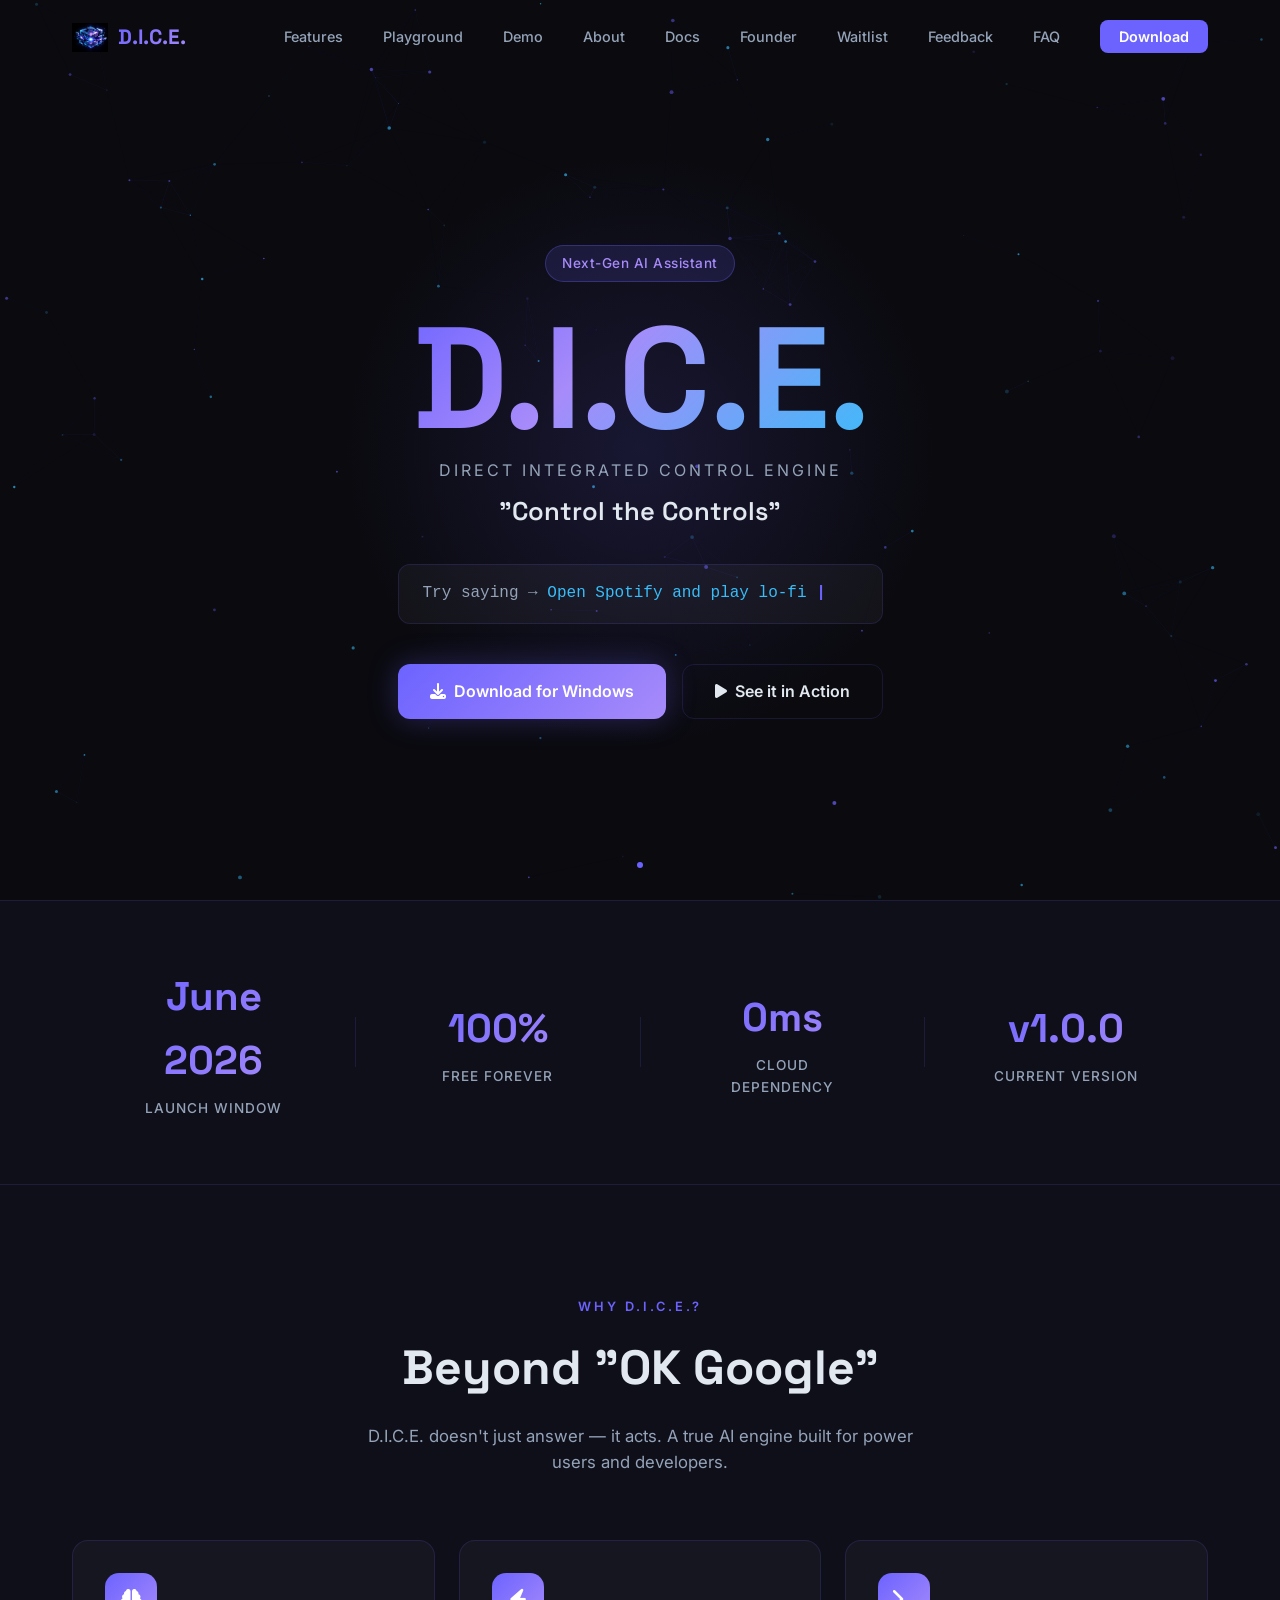
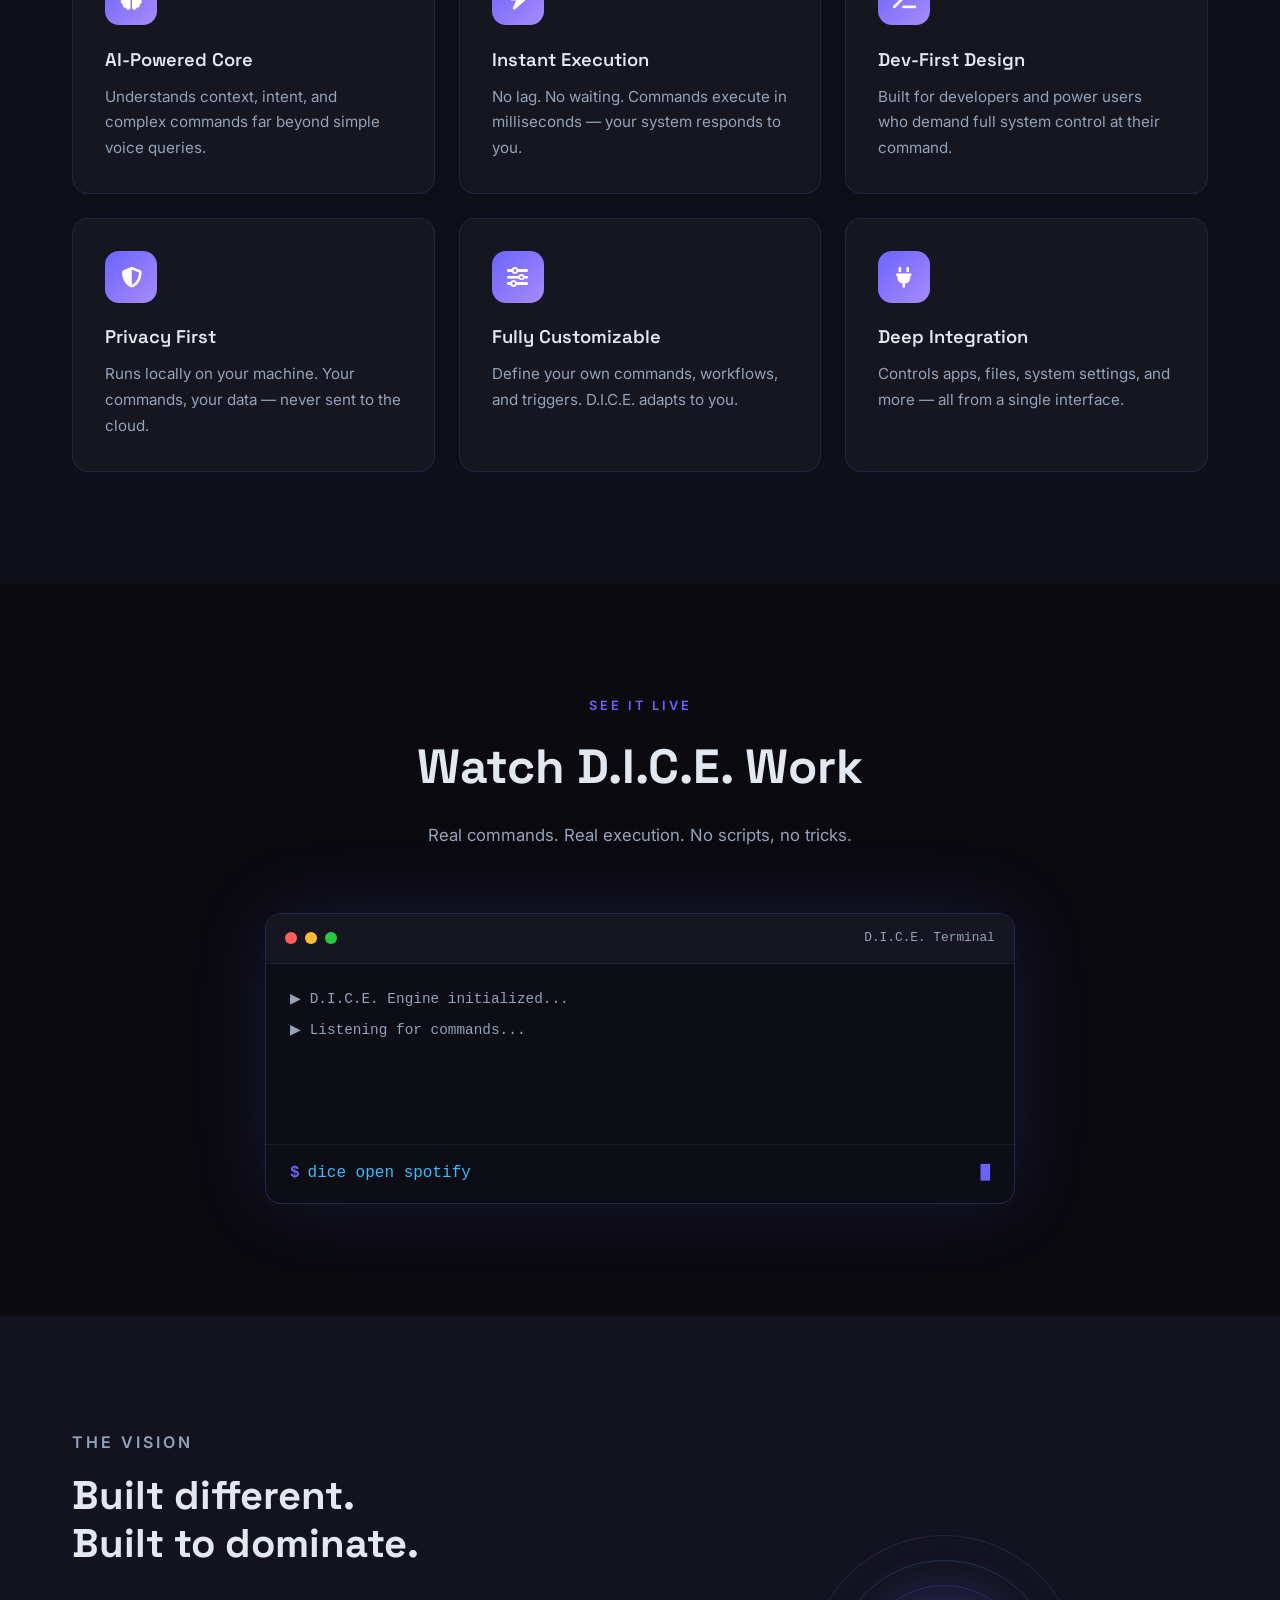
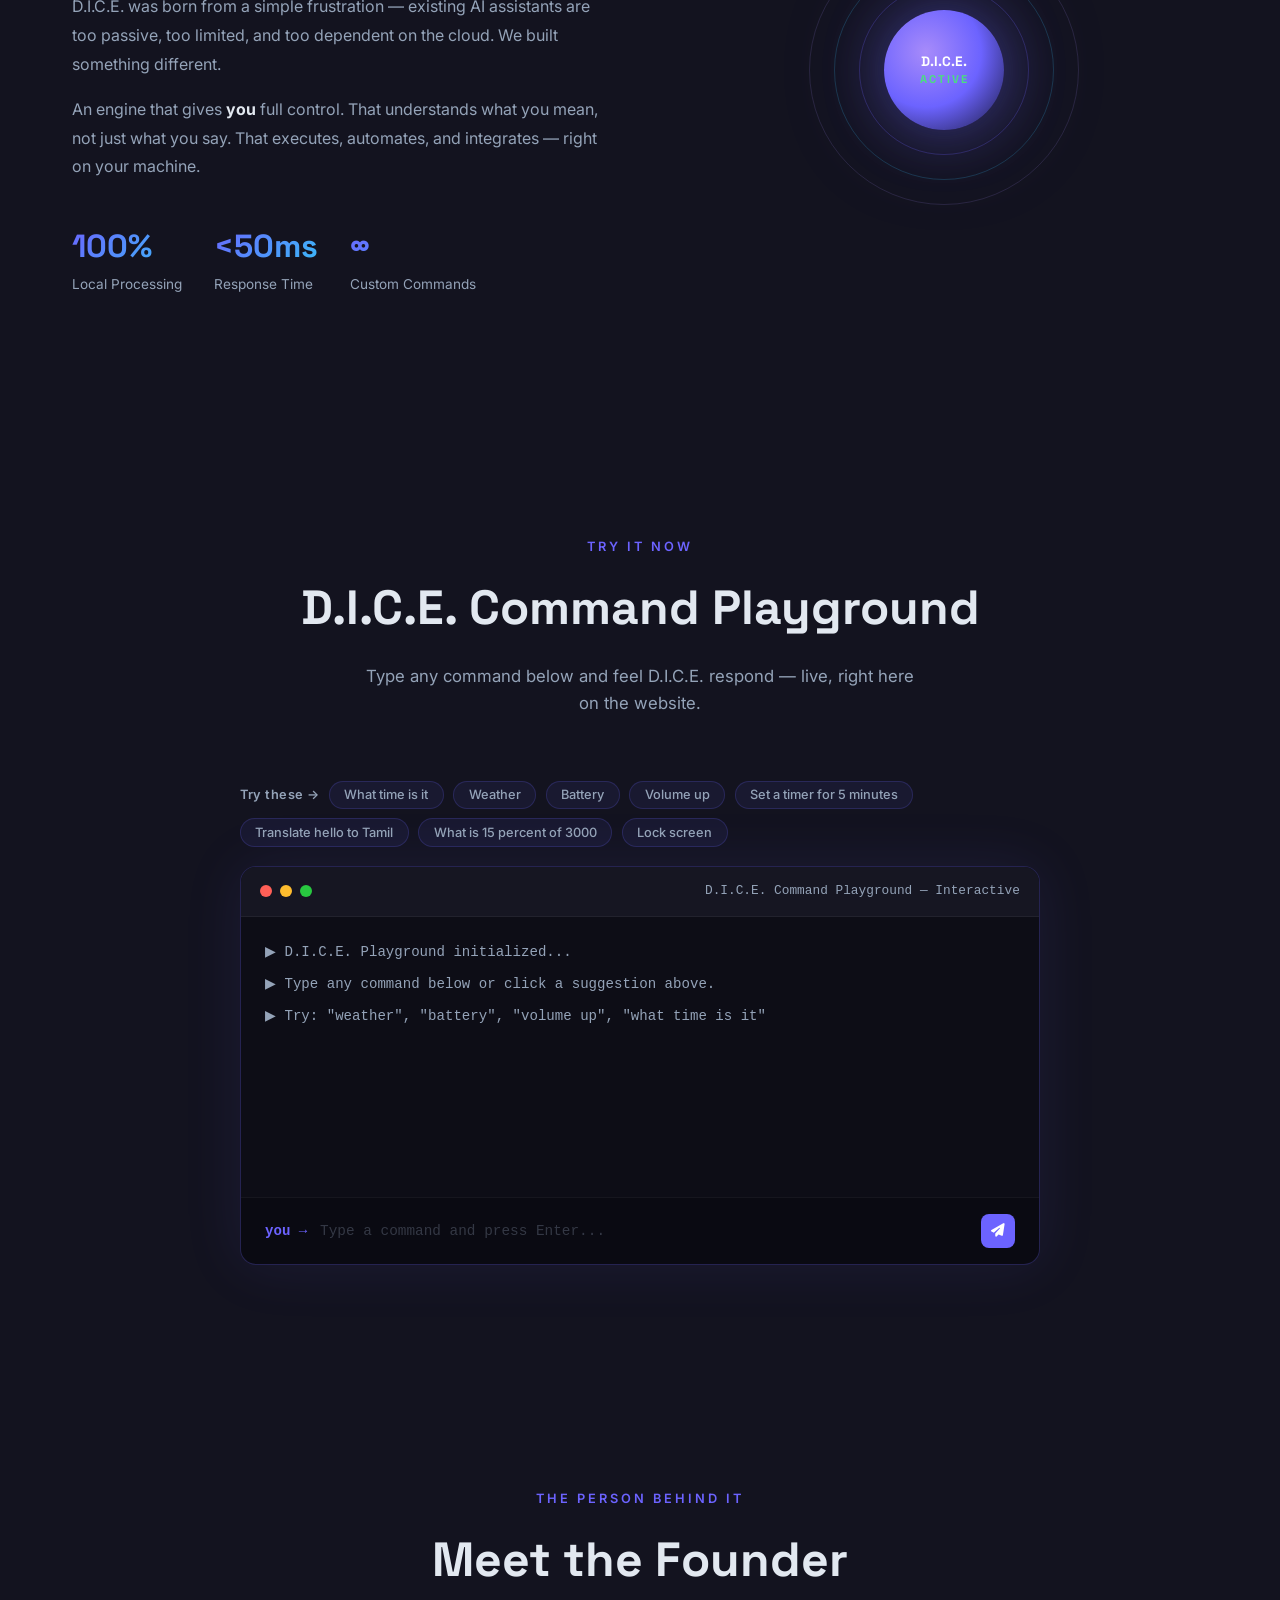
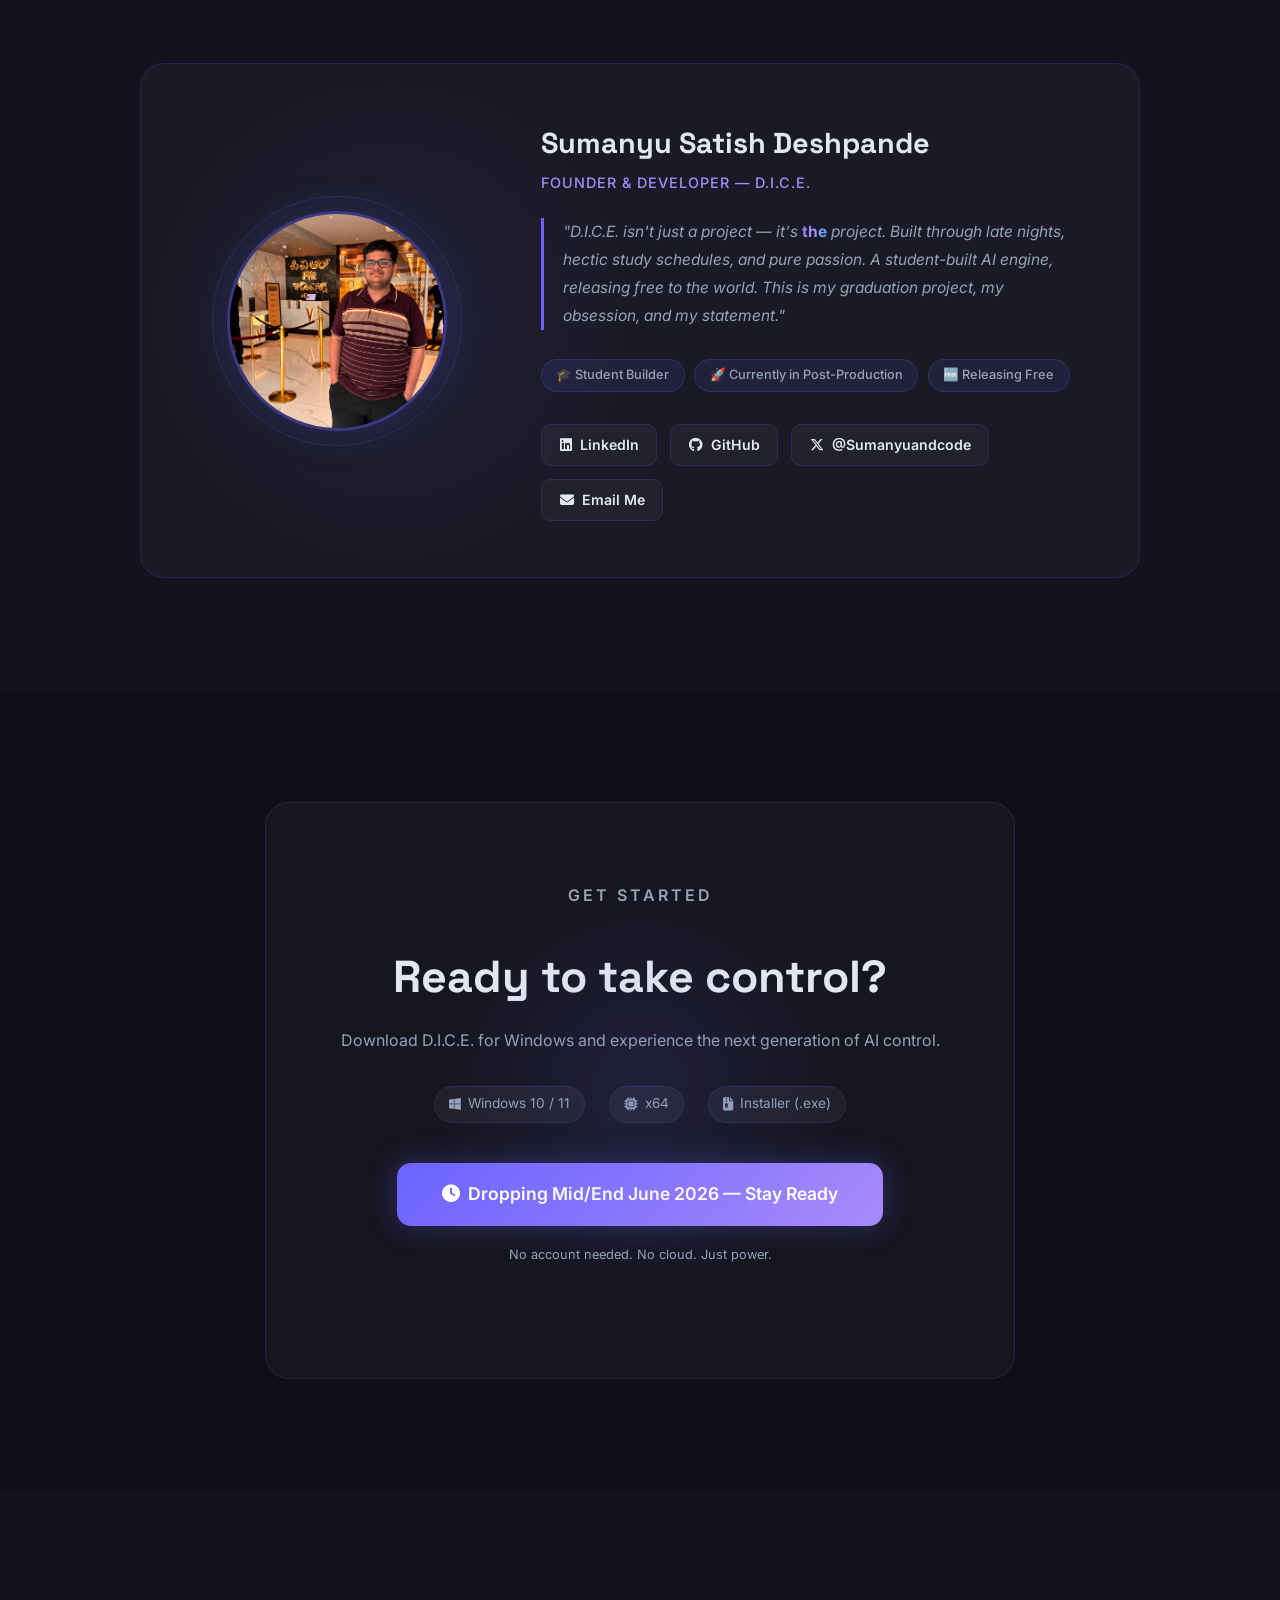
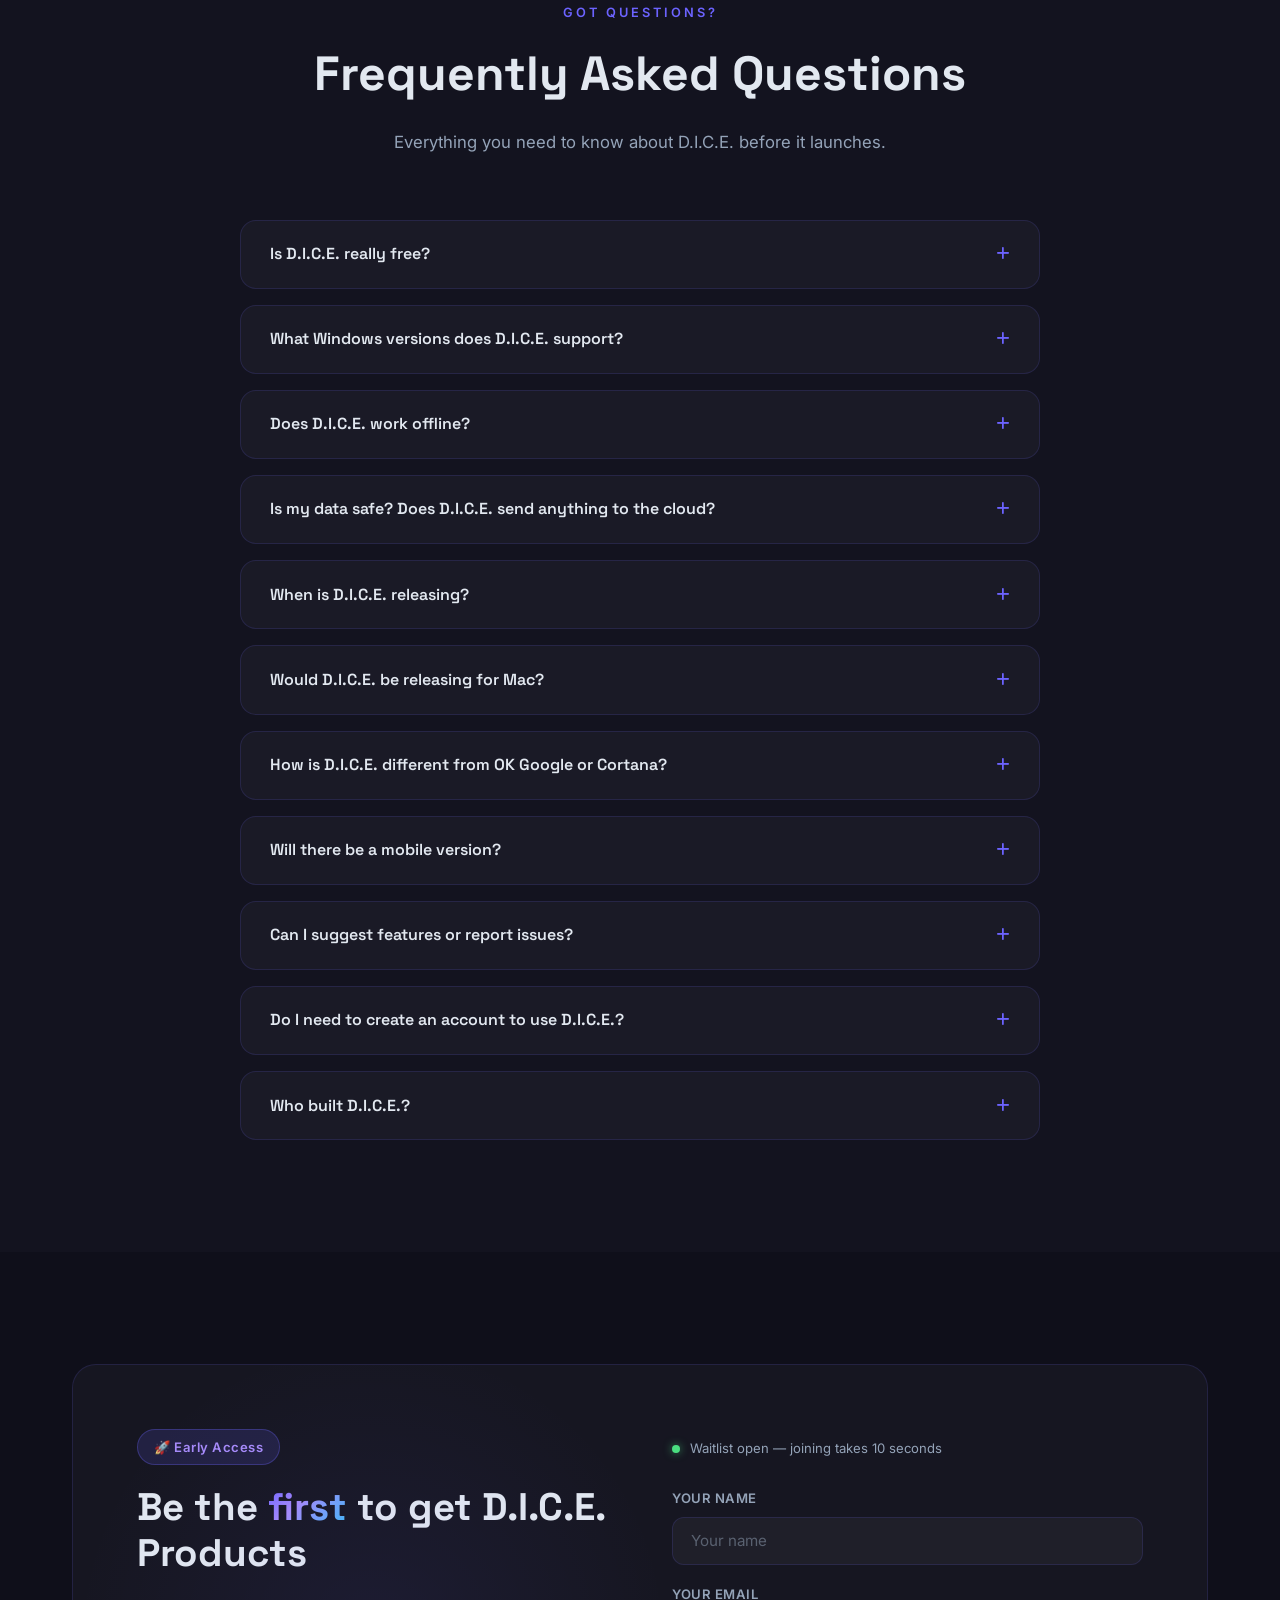
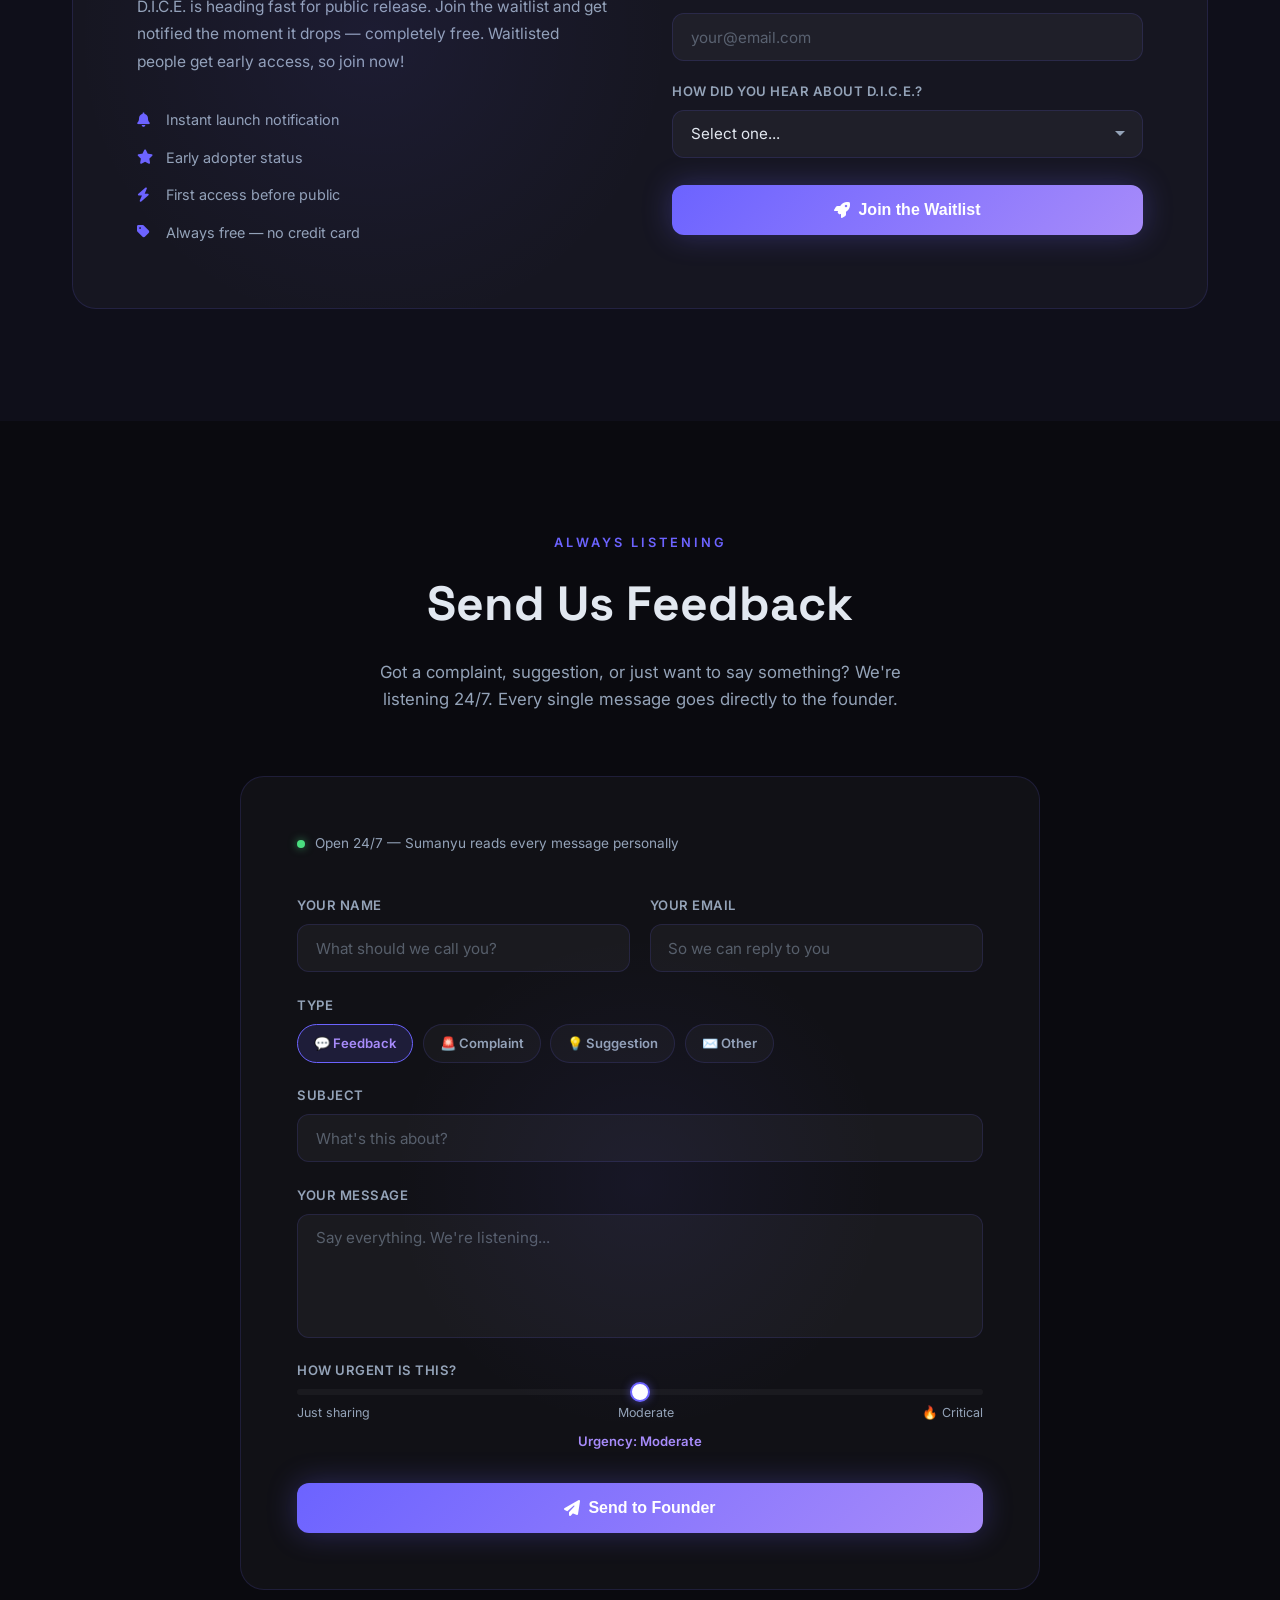
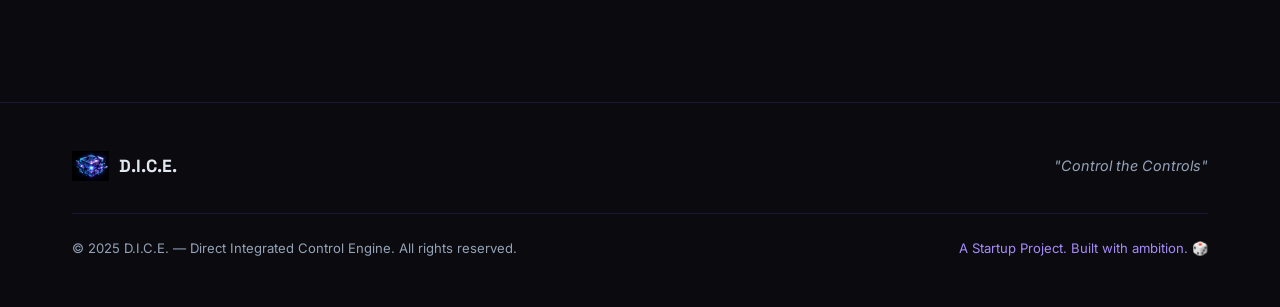
==== commit aea10971: "changed waitlist dialogues" ====
--- a/index.html
+++ b/index.html
@@ -462,7 +462,7 @@
         <div class="waitlist-left">
           <div class="waitlist-badge">🚀 Early Access</div>
           <h2>Be the <span class="gradient-text">first</span> to get D.I.C.E. Products </h2>
-          <p>D.I.C.E. is days away from public release. Join the waitlist and get notified the moment it drops — completely free.</p>
+          <p>D.I.C.E. is heading fast for public release. Join the waitlist and get notified the moment it drops — completely free. Waitlisted people get early access, so join now!</p>
           <div class="waitlist-perks">
             <div class="waitlist-perk">
               <i class="fa-solid fa-bell"></i>
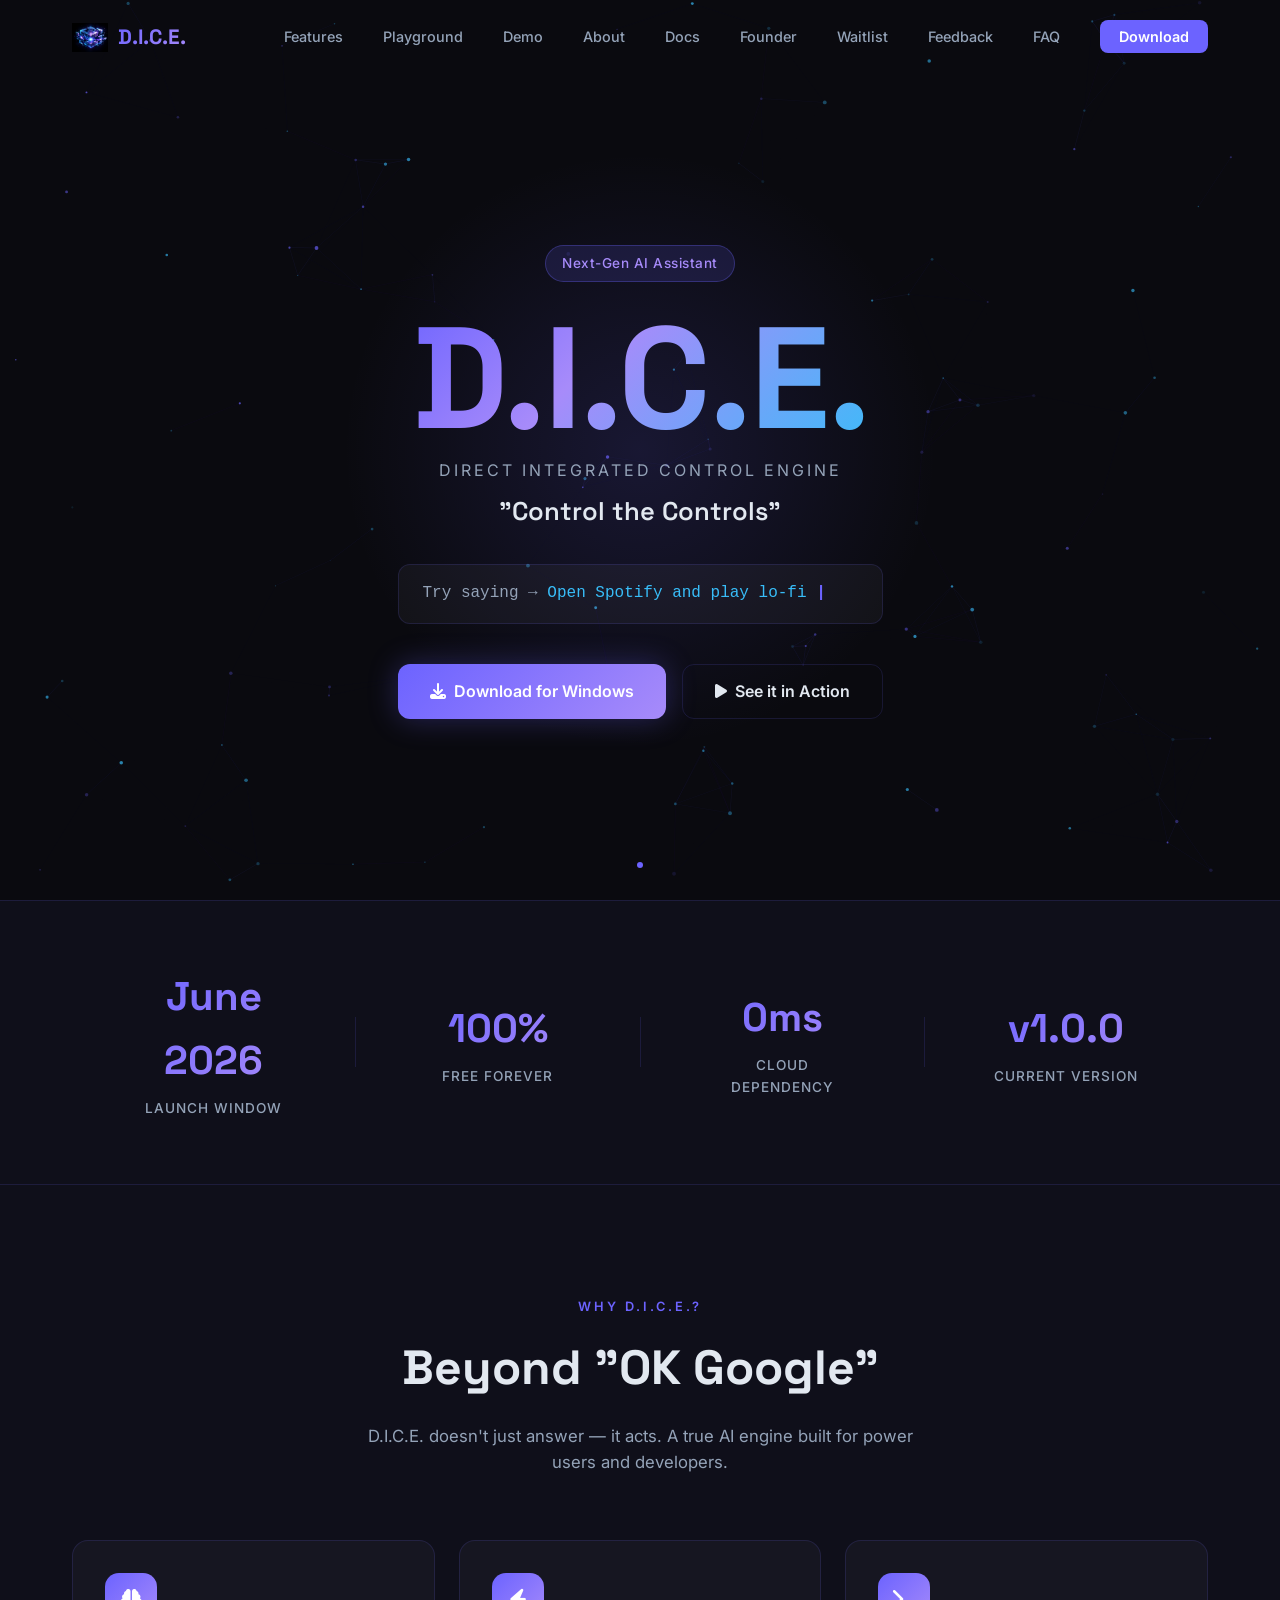
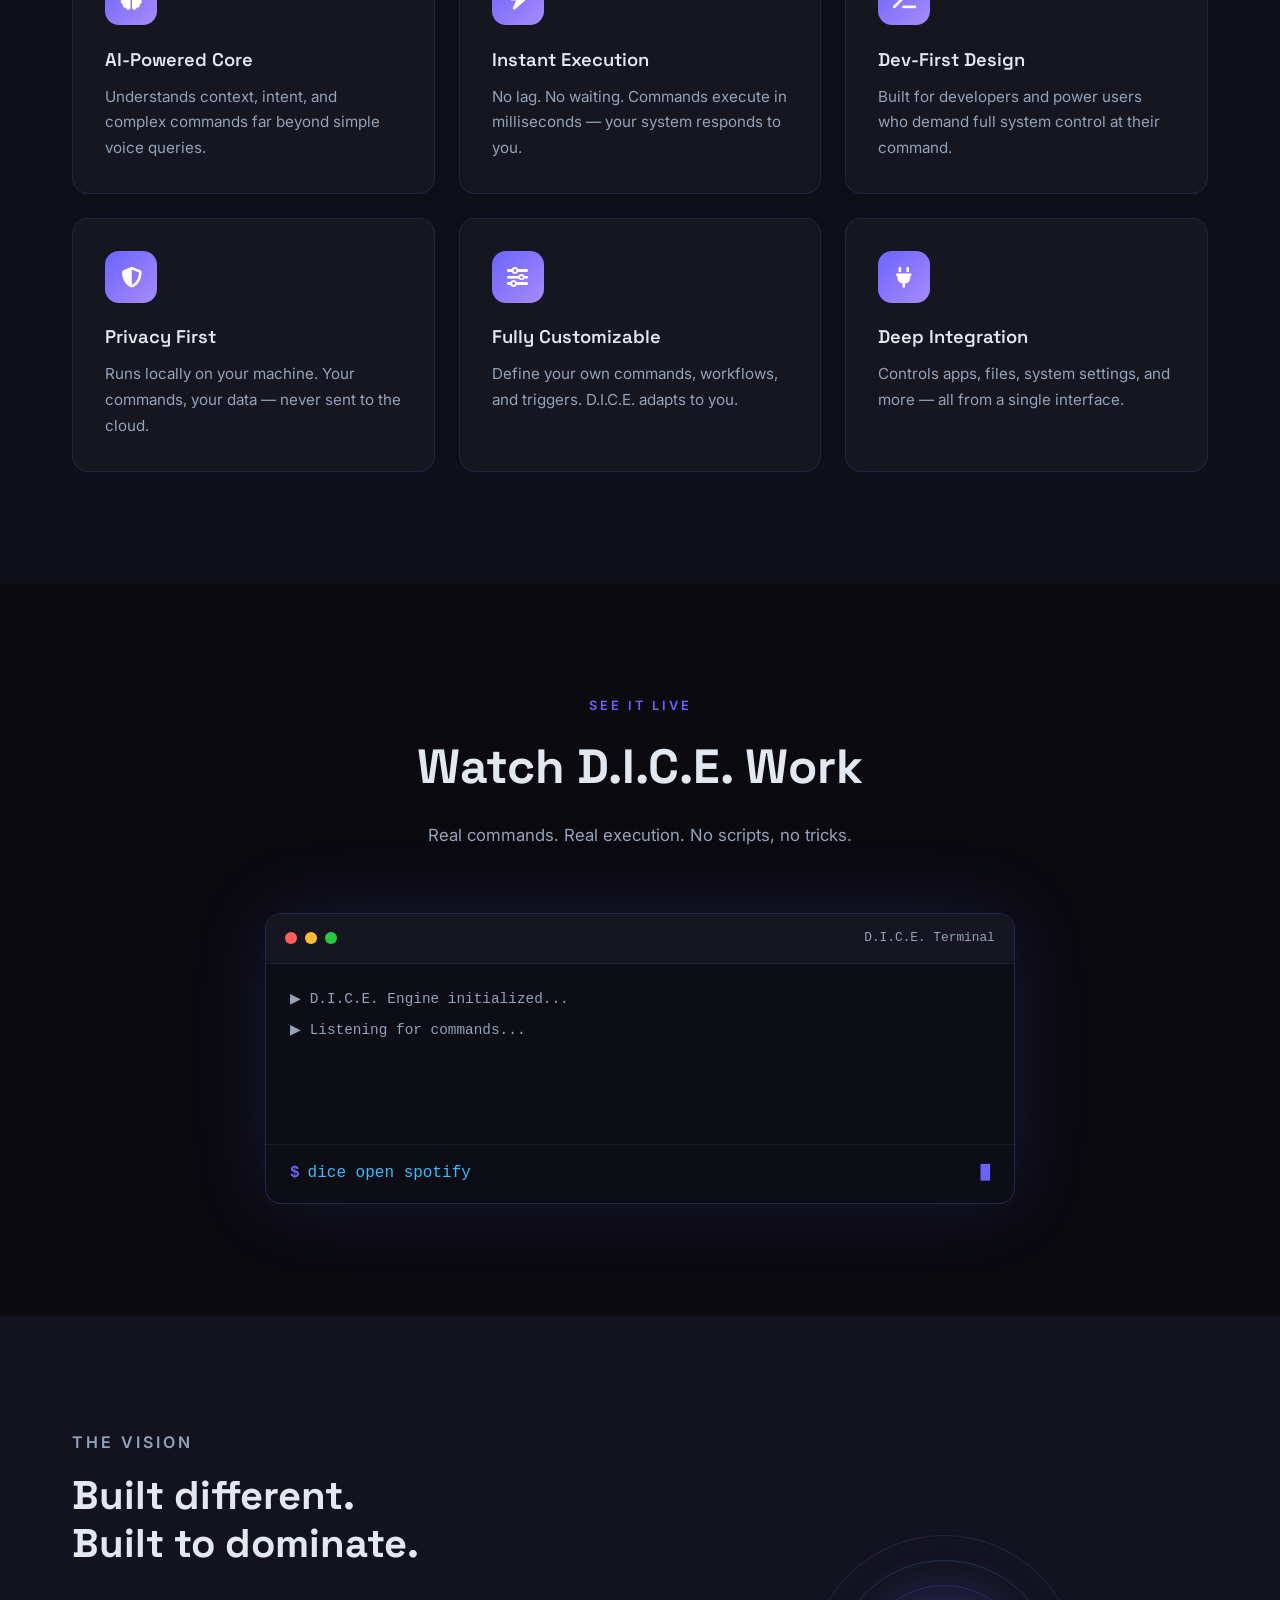
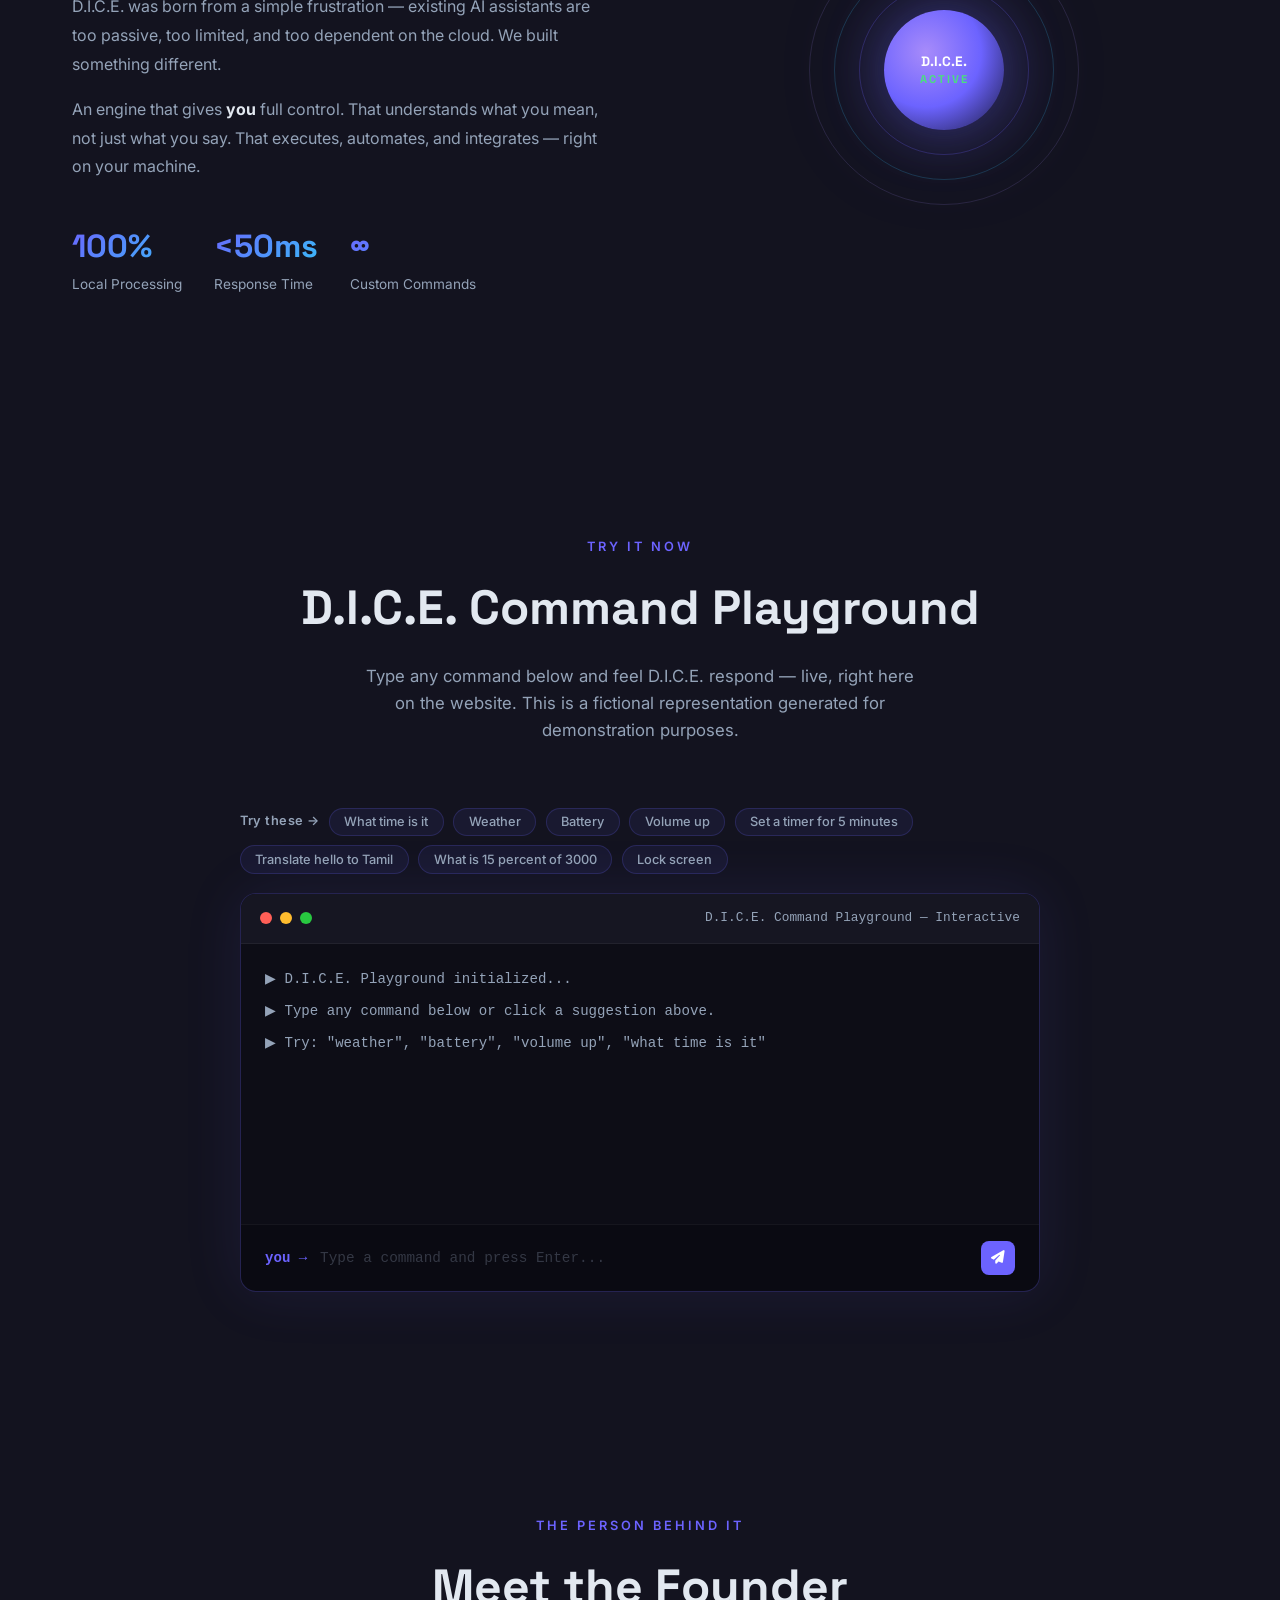
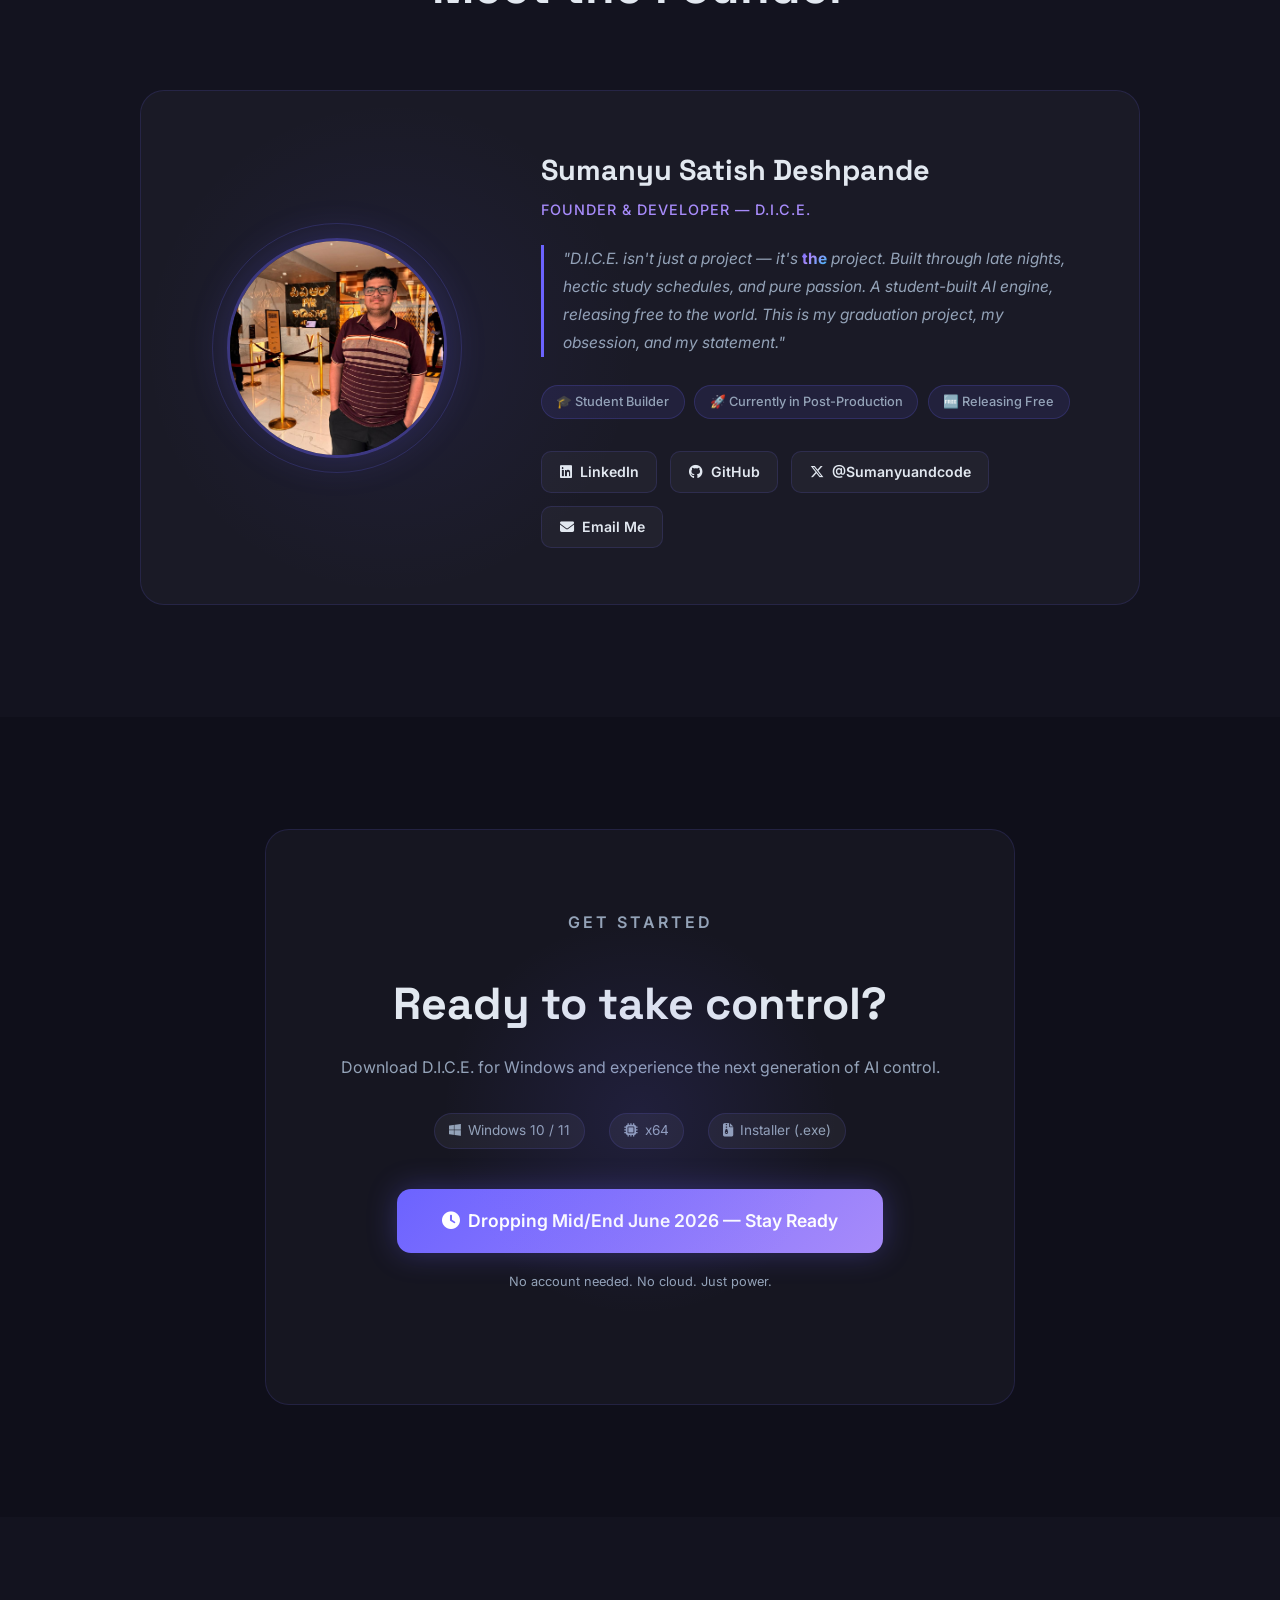
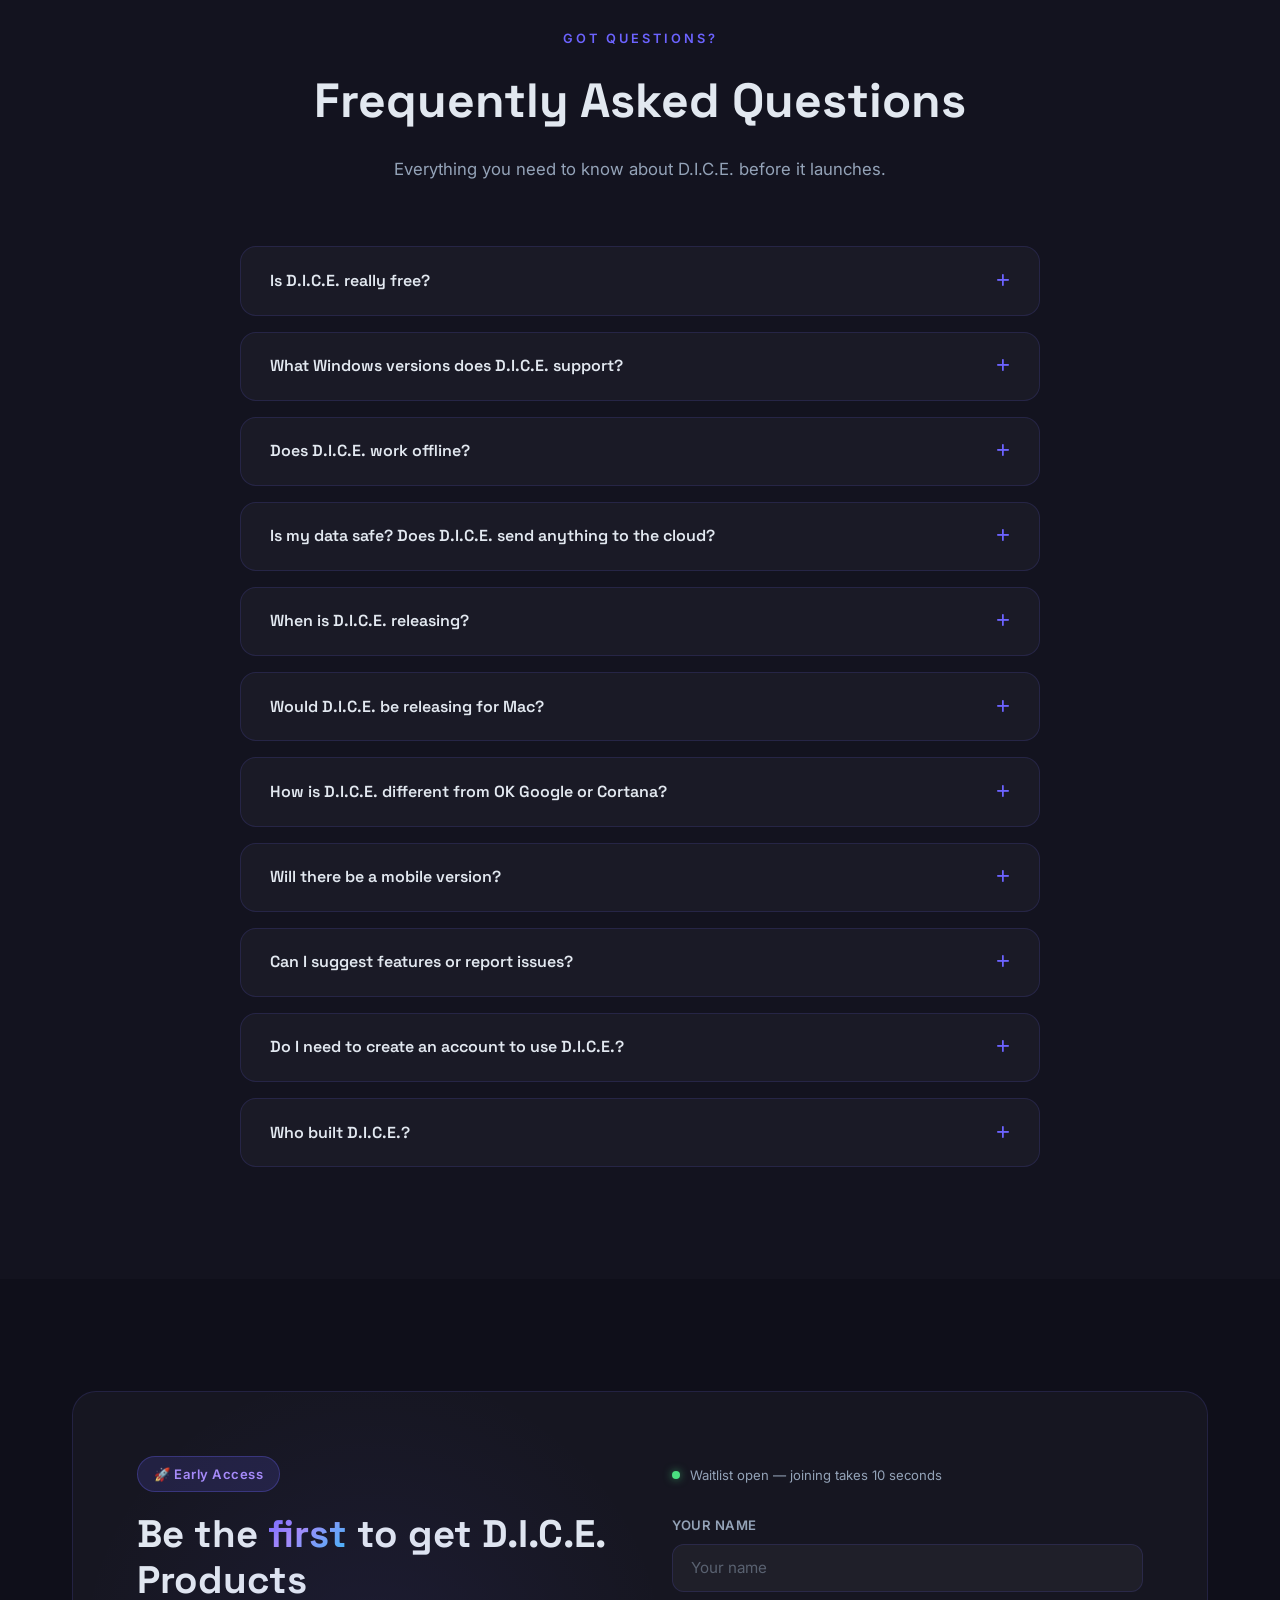
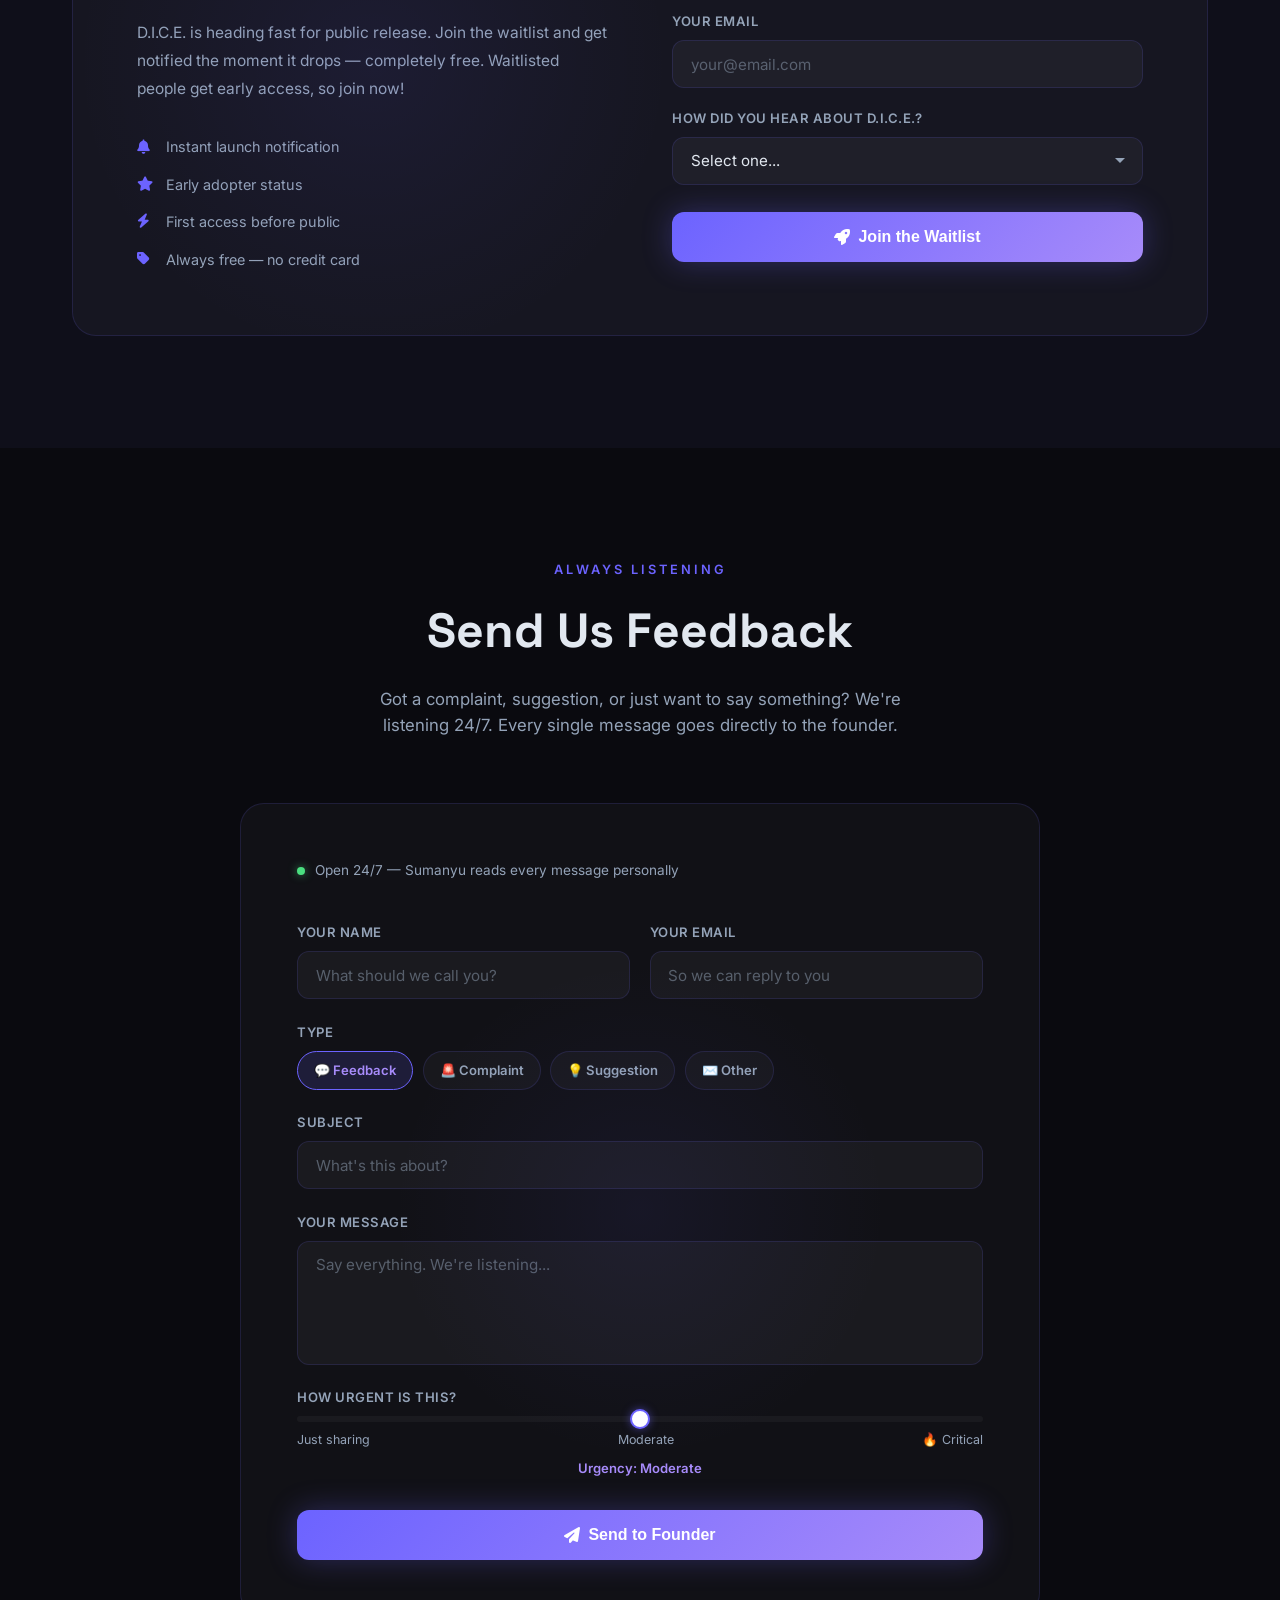
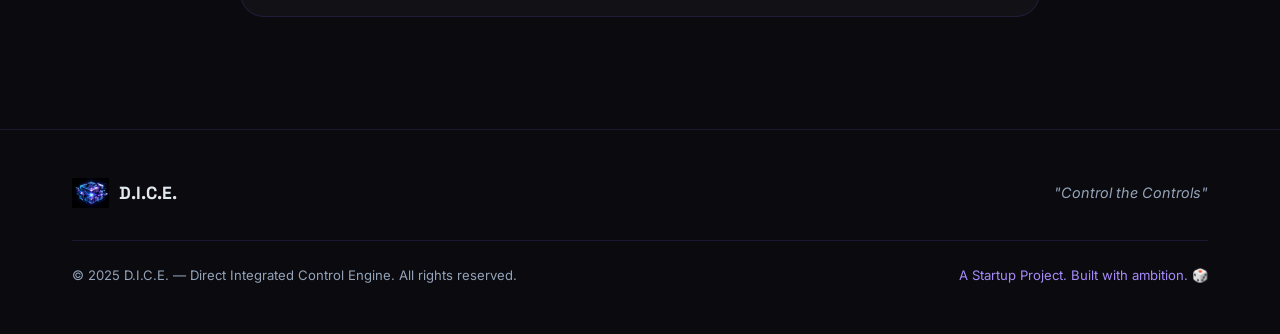
==== commit 161f7a9a: "changes regarding the playground section" ====
--- a/index.html
+++ b/index.html
@@ -228,7 +228,7 @@
       <div class="section-header reveal">
         <p class="section-label">Try It Now</p>
         <h2>D.I.C.E. Command Playground</h2>
-        <p class="section-desc">Type any command below and feel D.I.C.E. respond — live, right here on the website.</p>
+        <p class="section-desc">Type any command below and feel D.I.C.E. respond — live, right here on the website. This is a fictional representation generated for demonstration purposes.</p>
       </div>
       <div class="playground-wrap reveal">
         <div class="pg-suggestions">
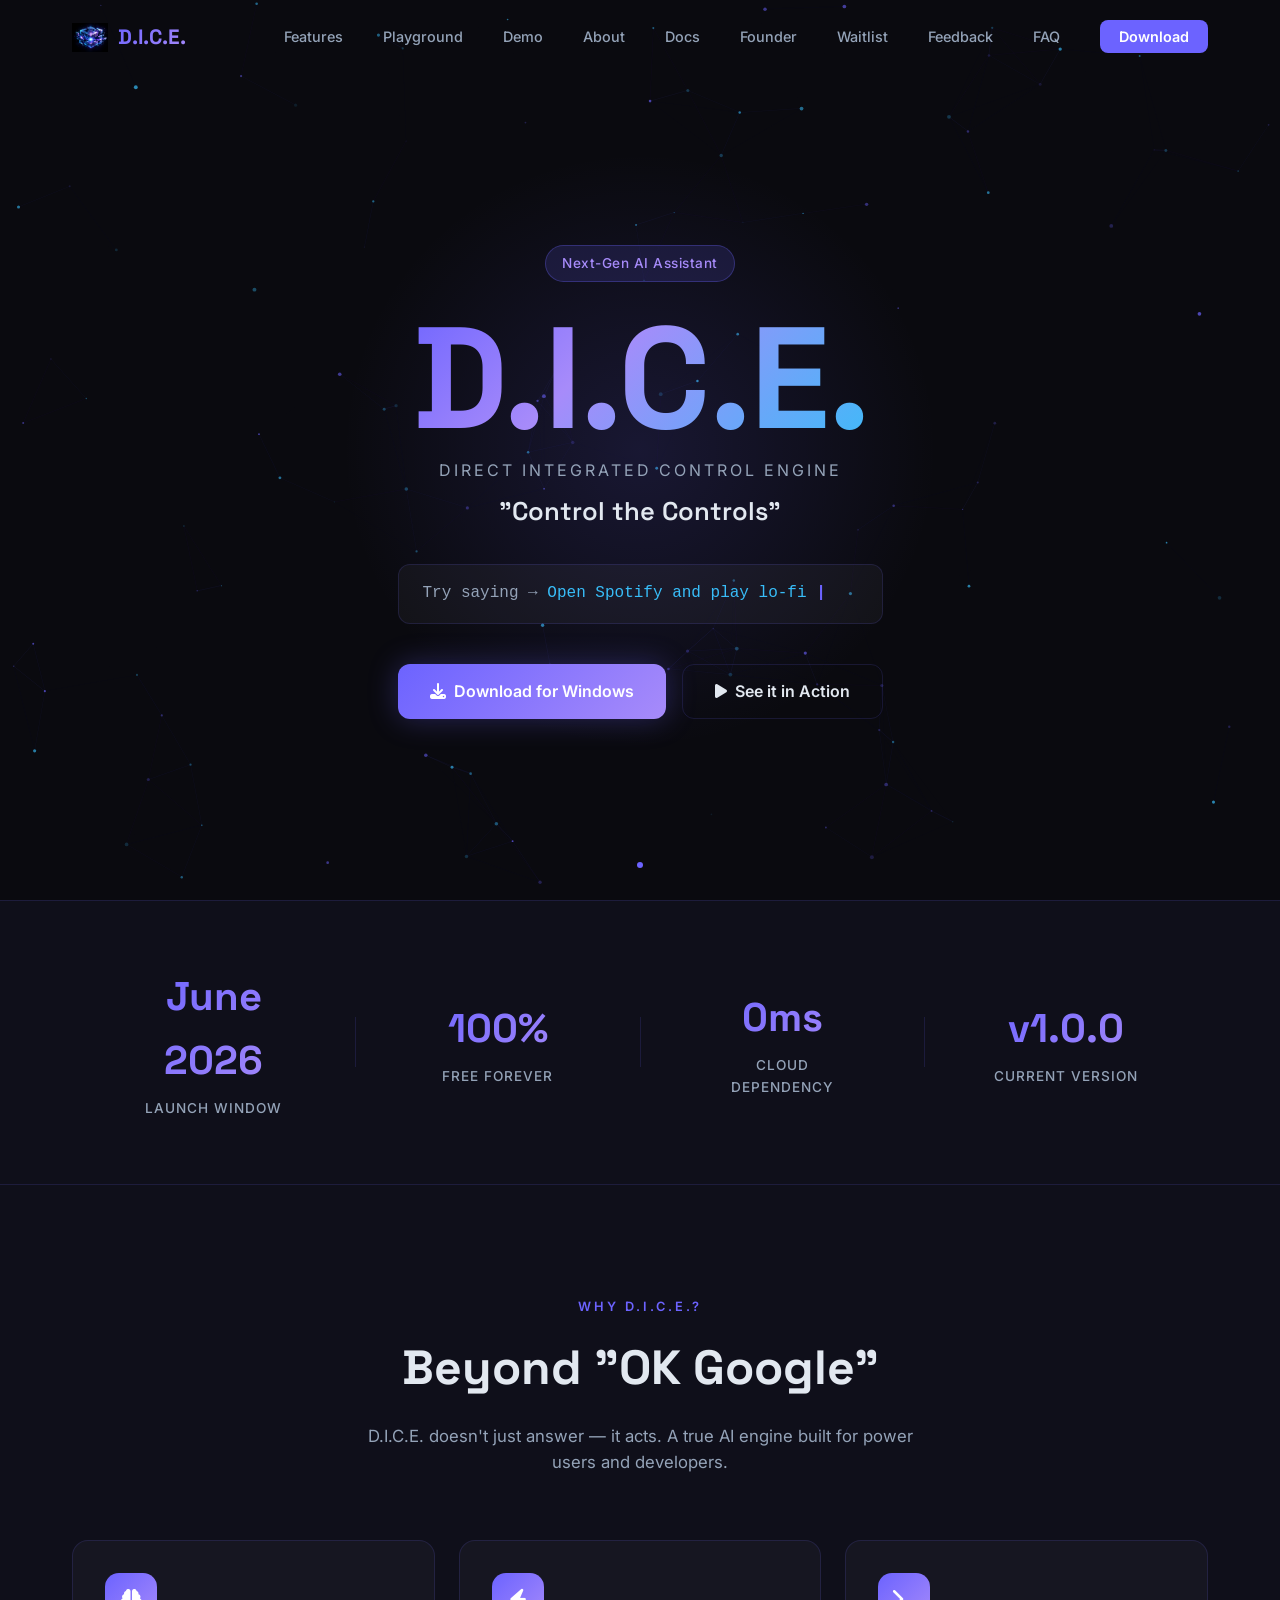
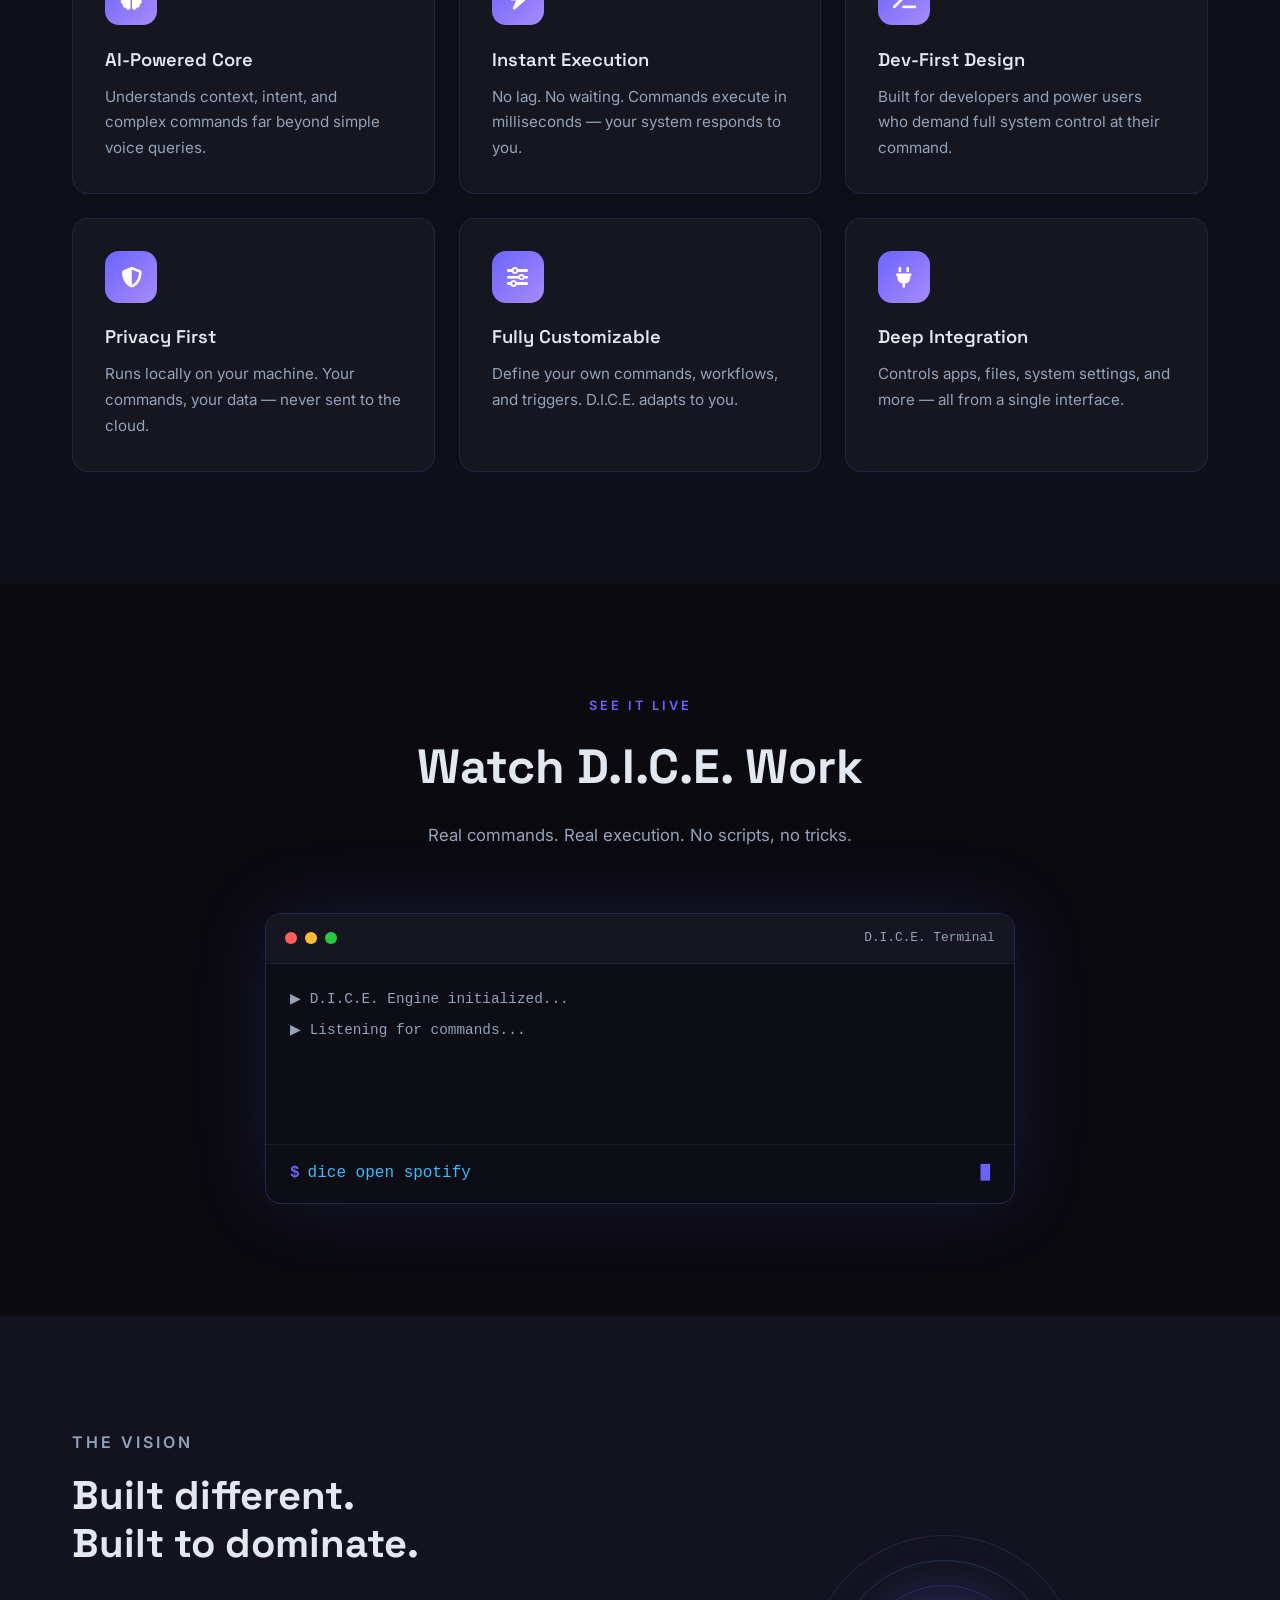
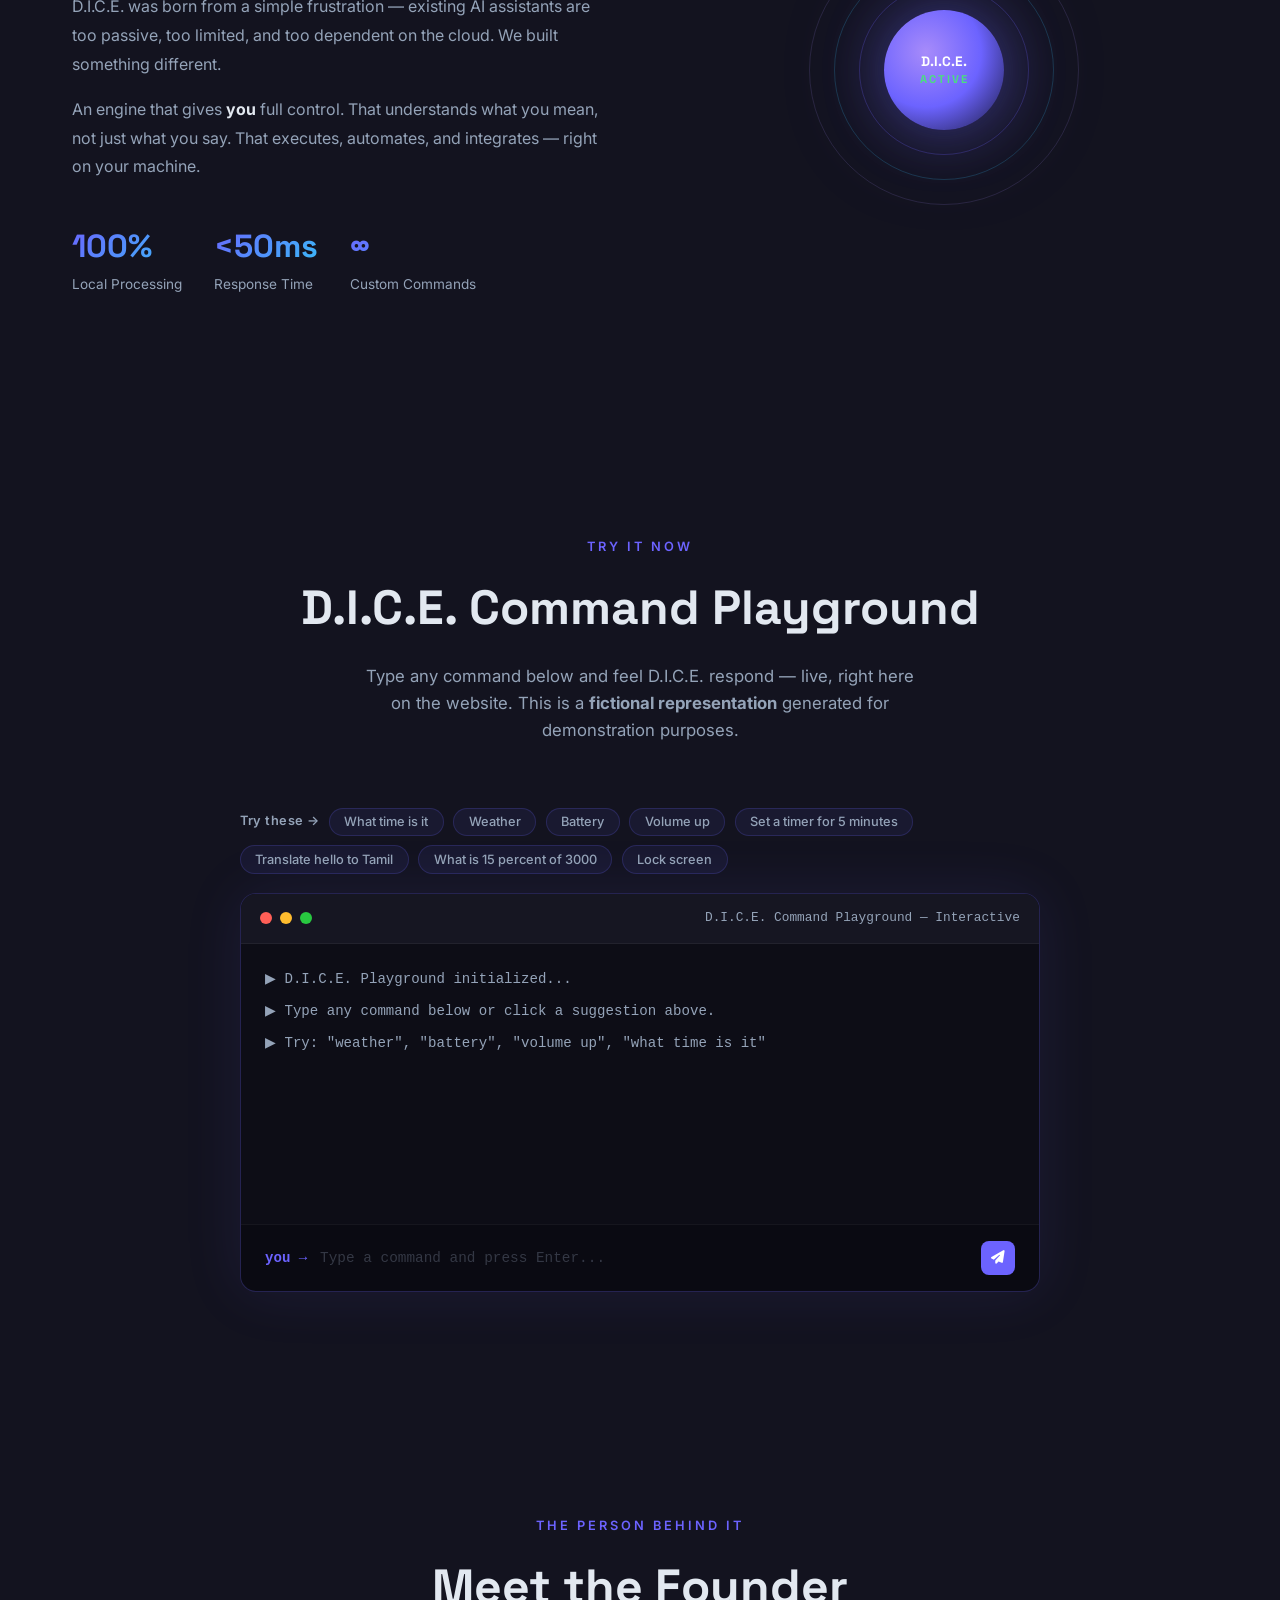
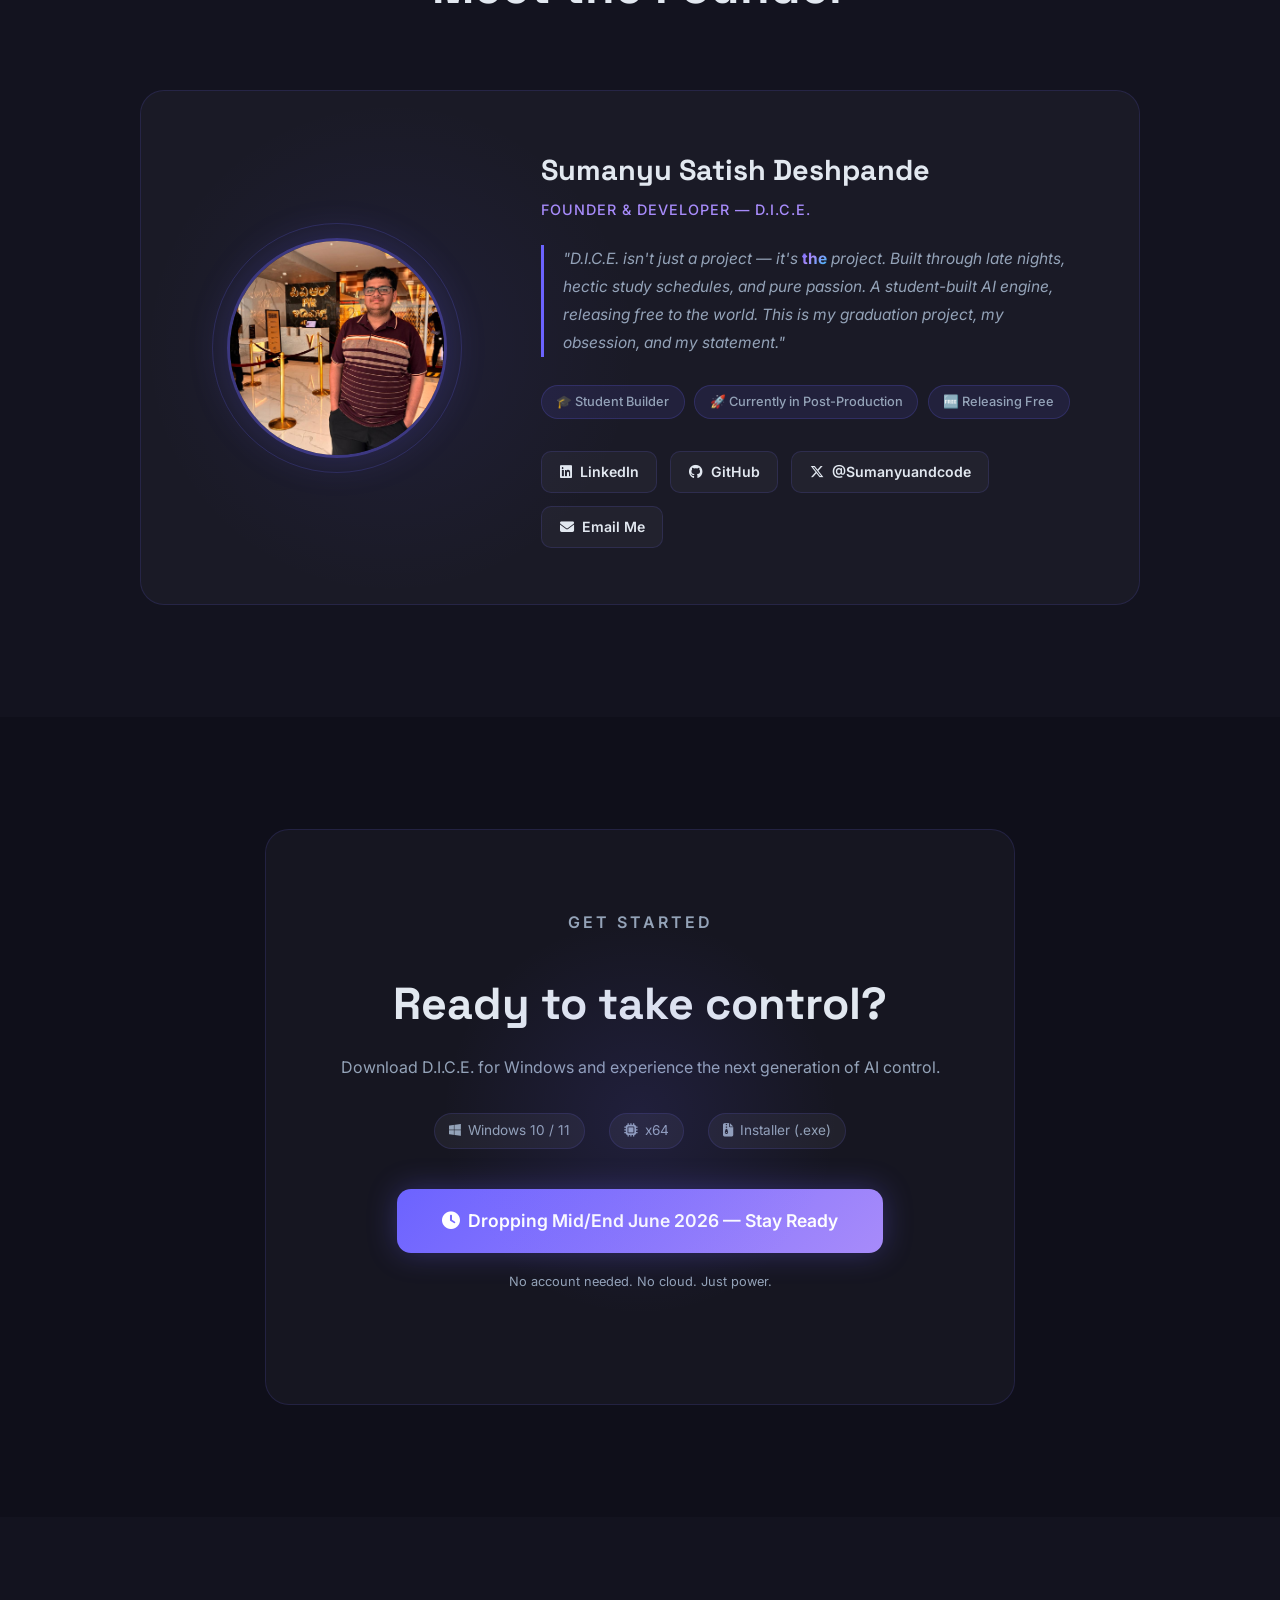
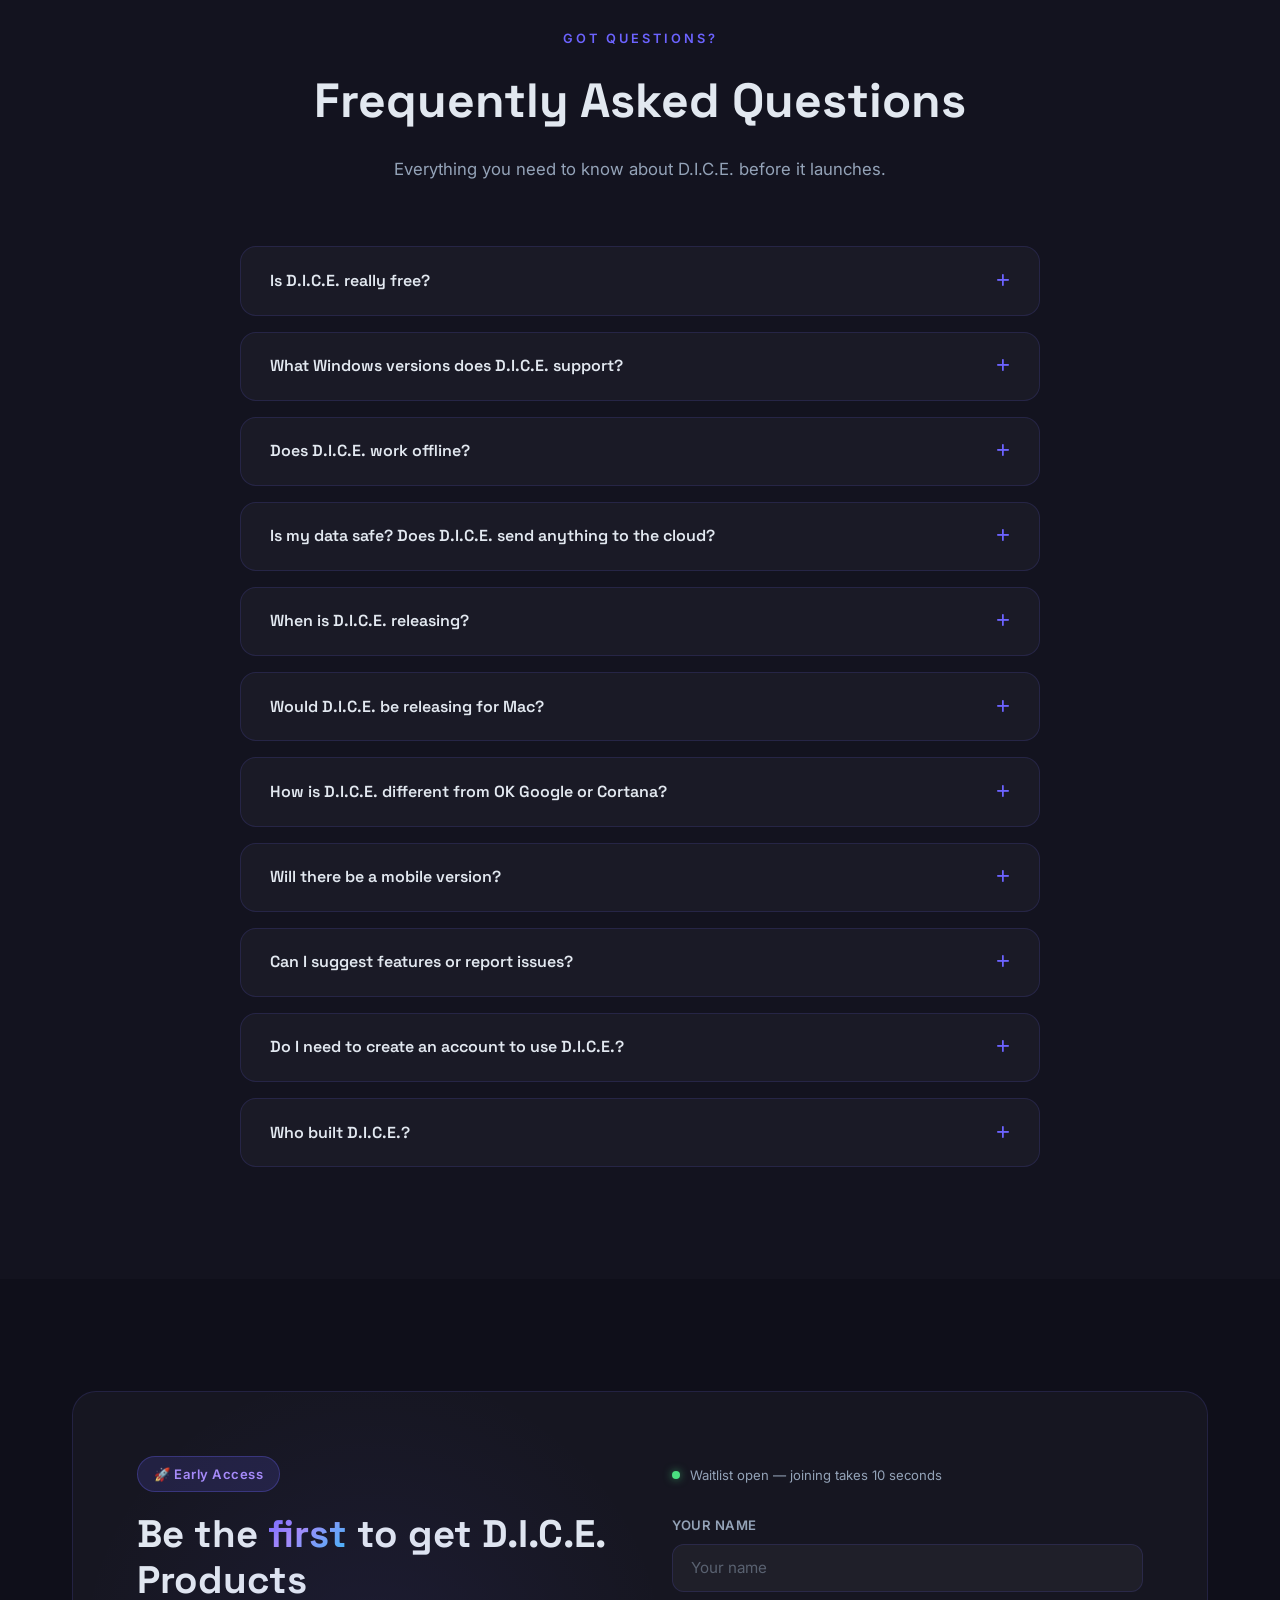
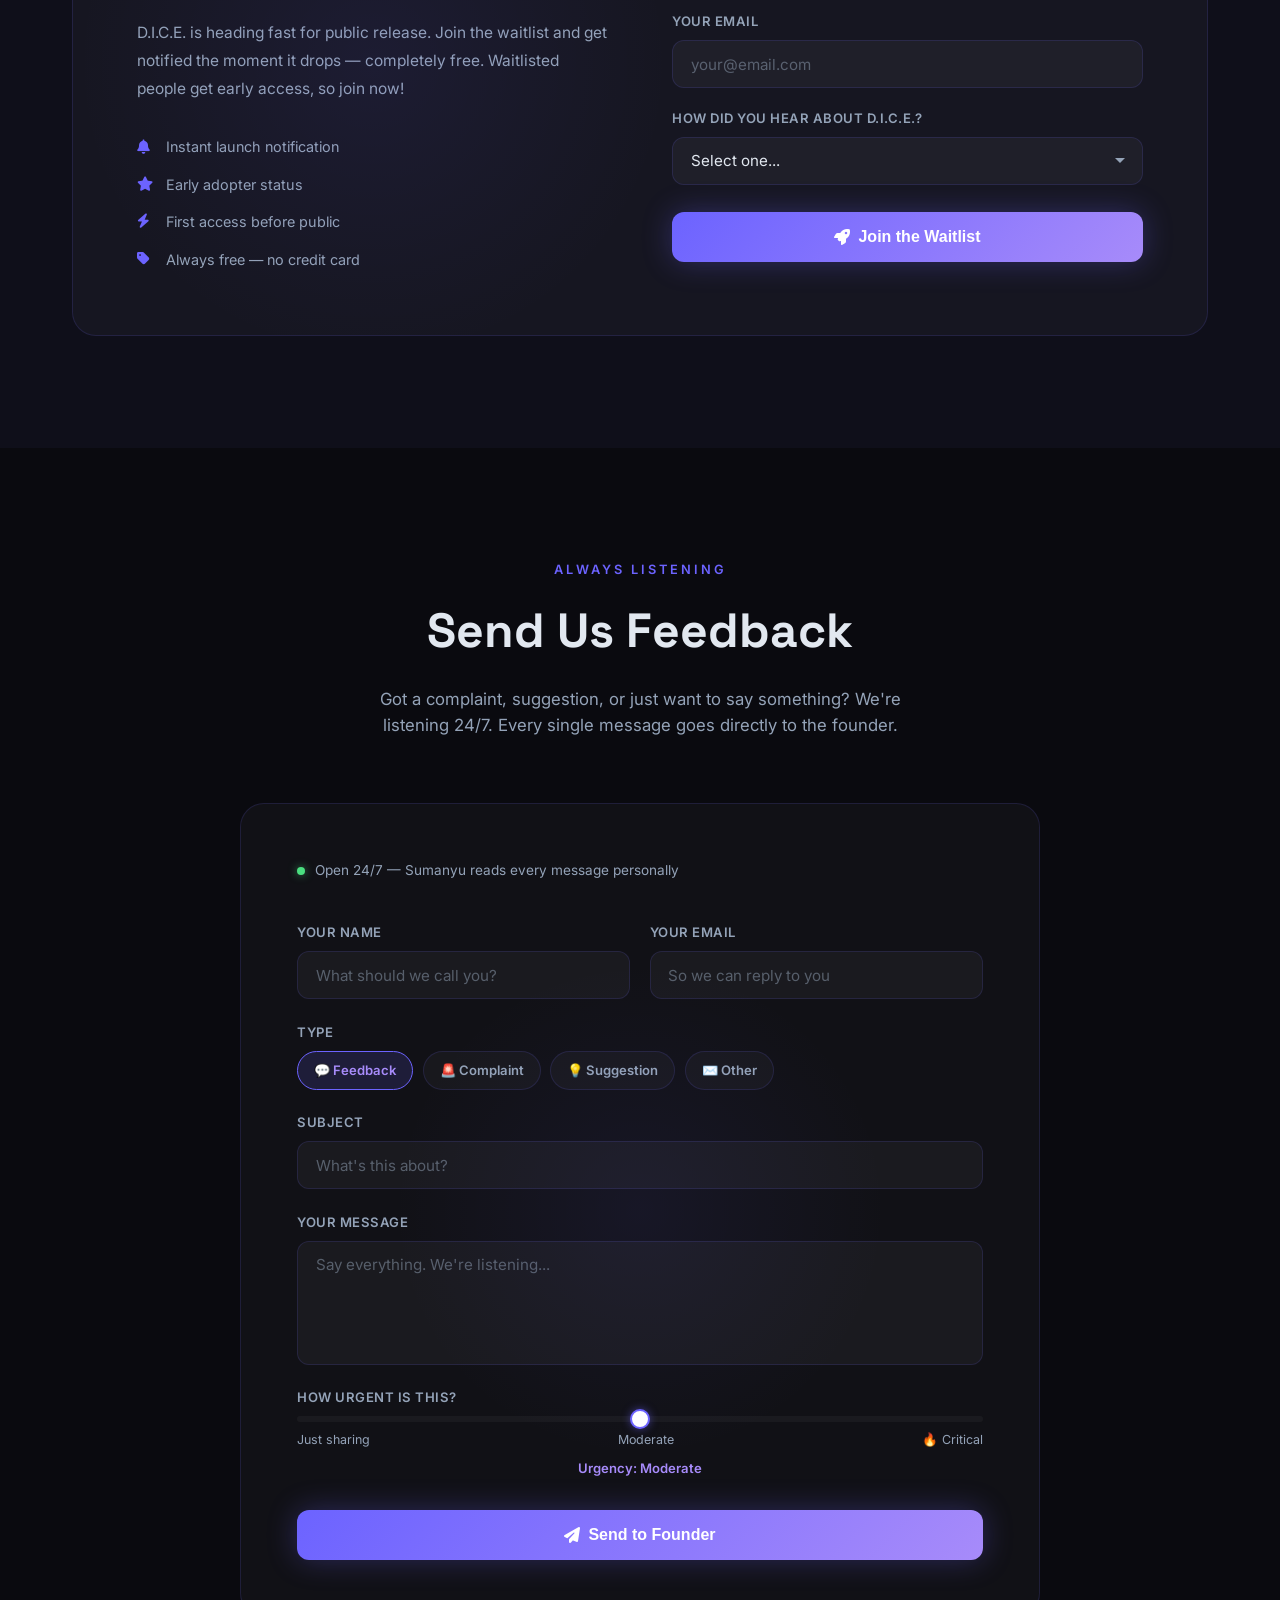
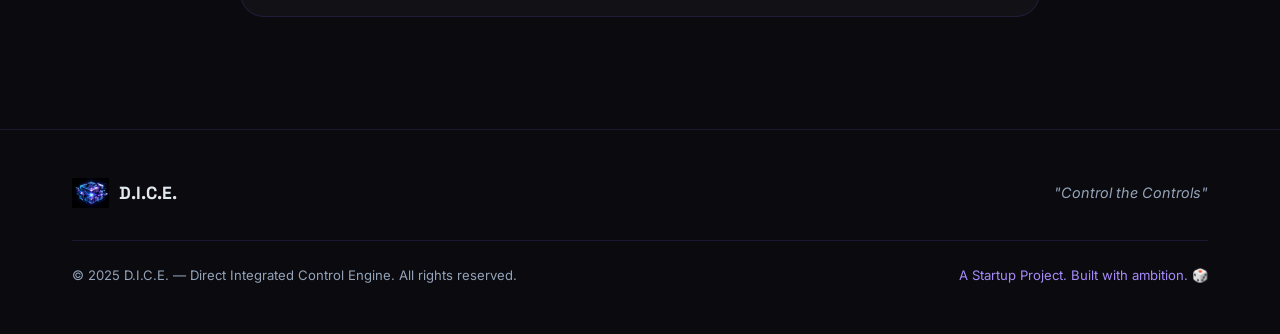
==== commit f8bba0ec: "enhanced playground changes" ====
--- a/index.html
+++ b/index.html
@@ -228,7 +228,7 @@
       <div class="section-header reveal">
         <p class="section-label">Try It Now</p>
         <h2>D.I.C.E. Command Playground</h2>
-        <p class="section-desc">Type any command below and feel D.I.C.E. respond — live, right here on the website. This is a fictional representation generated for demonstration purposes.</p>
+        <p class="section-desc">Type any command below and feel D.I.C.E. respond — live, right here on the website. This is a <strong>fictional representation</strong> generated for demonstration purposes.</p>
       </div>
       <div class="playground-wrap reveal">
         <div class="pg-suggestions">
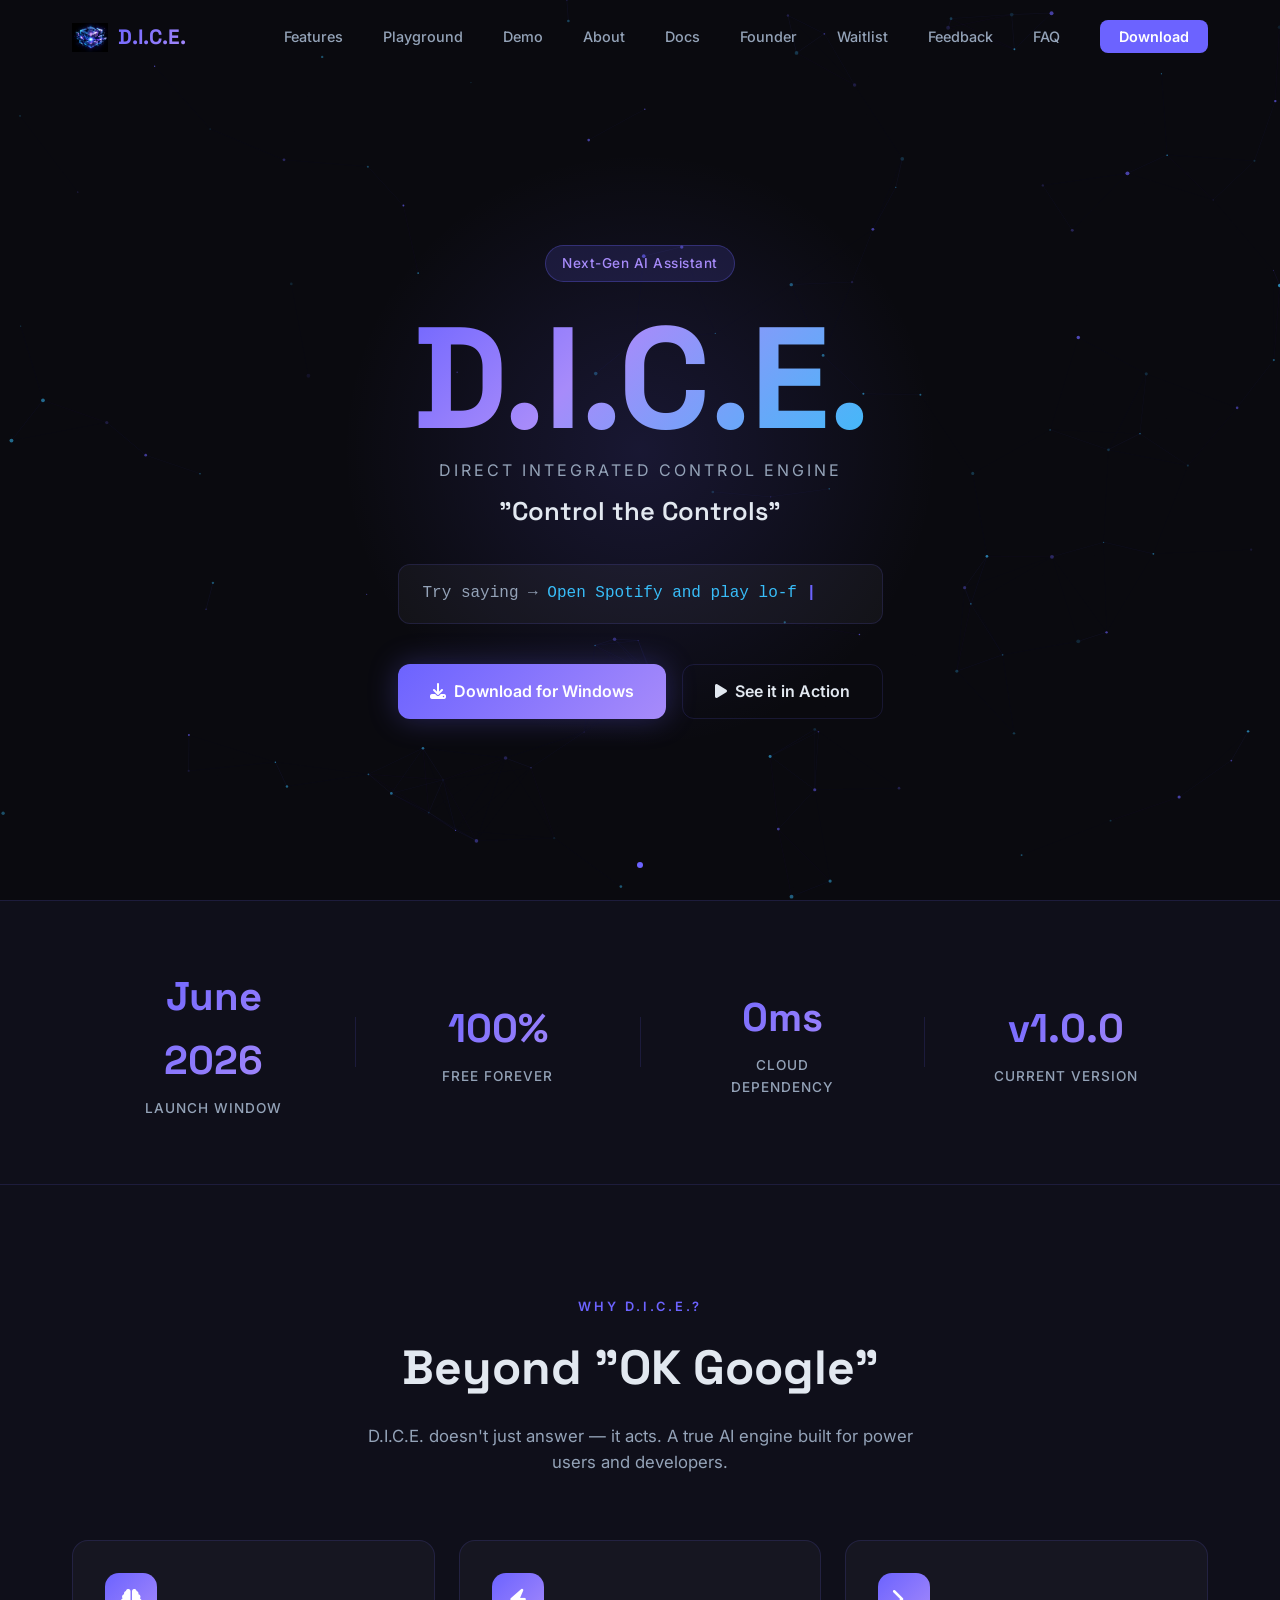
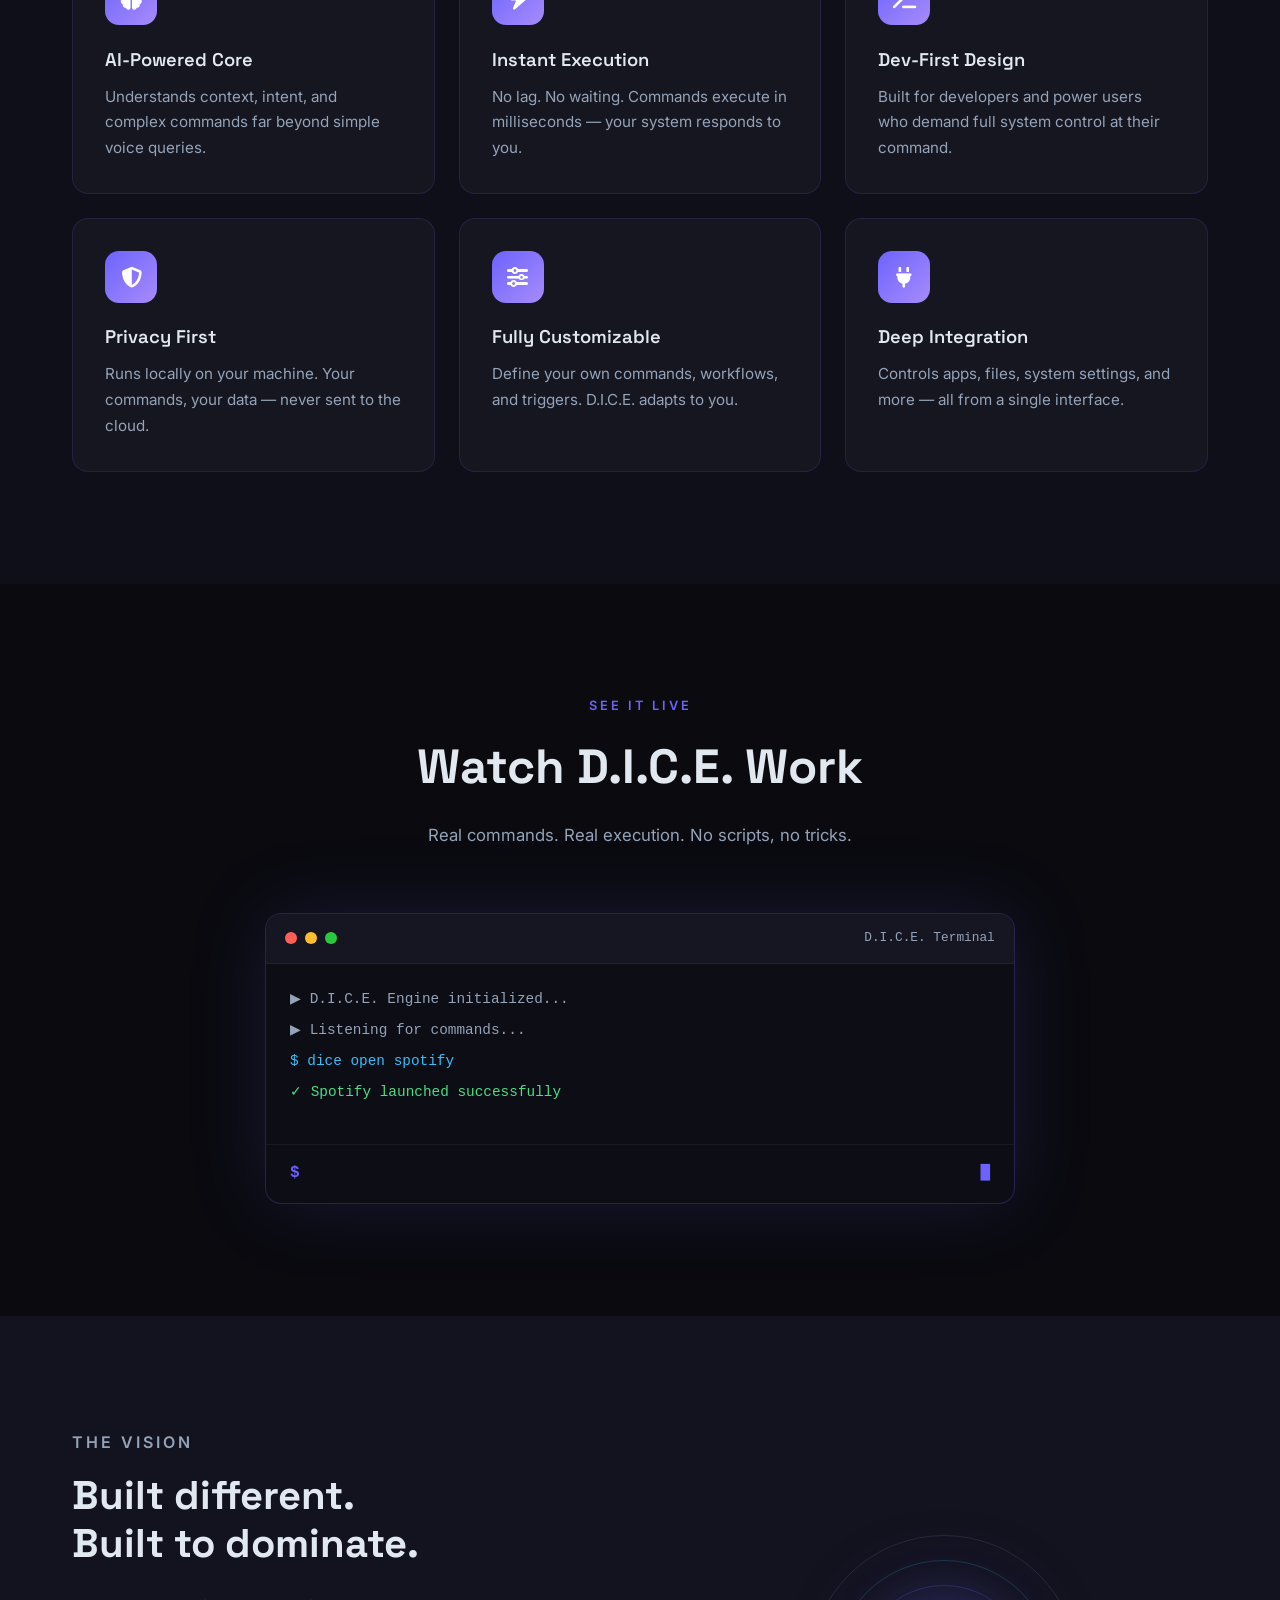
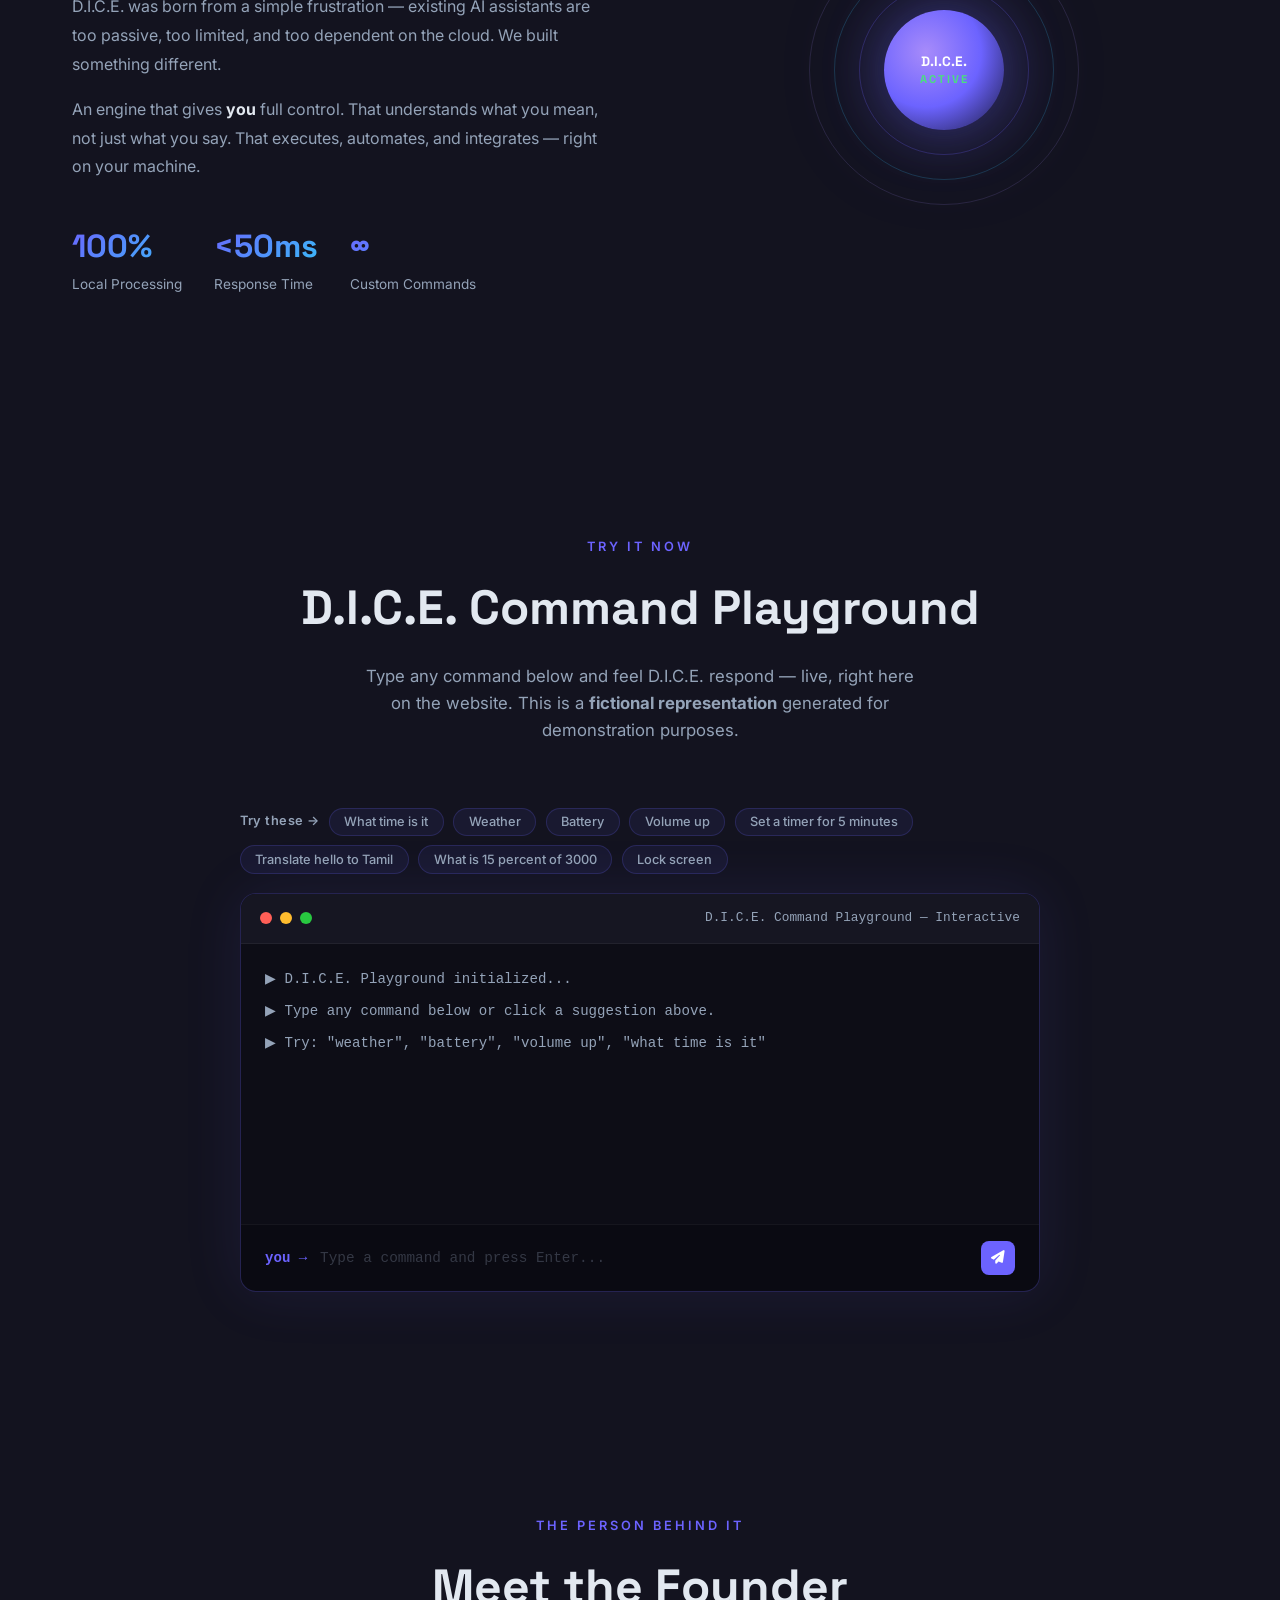
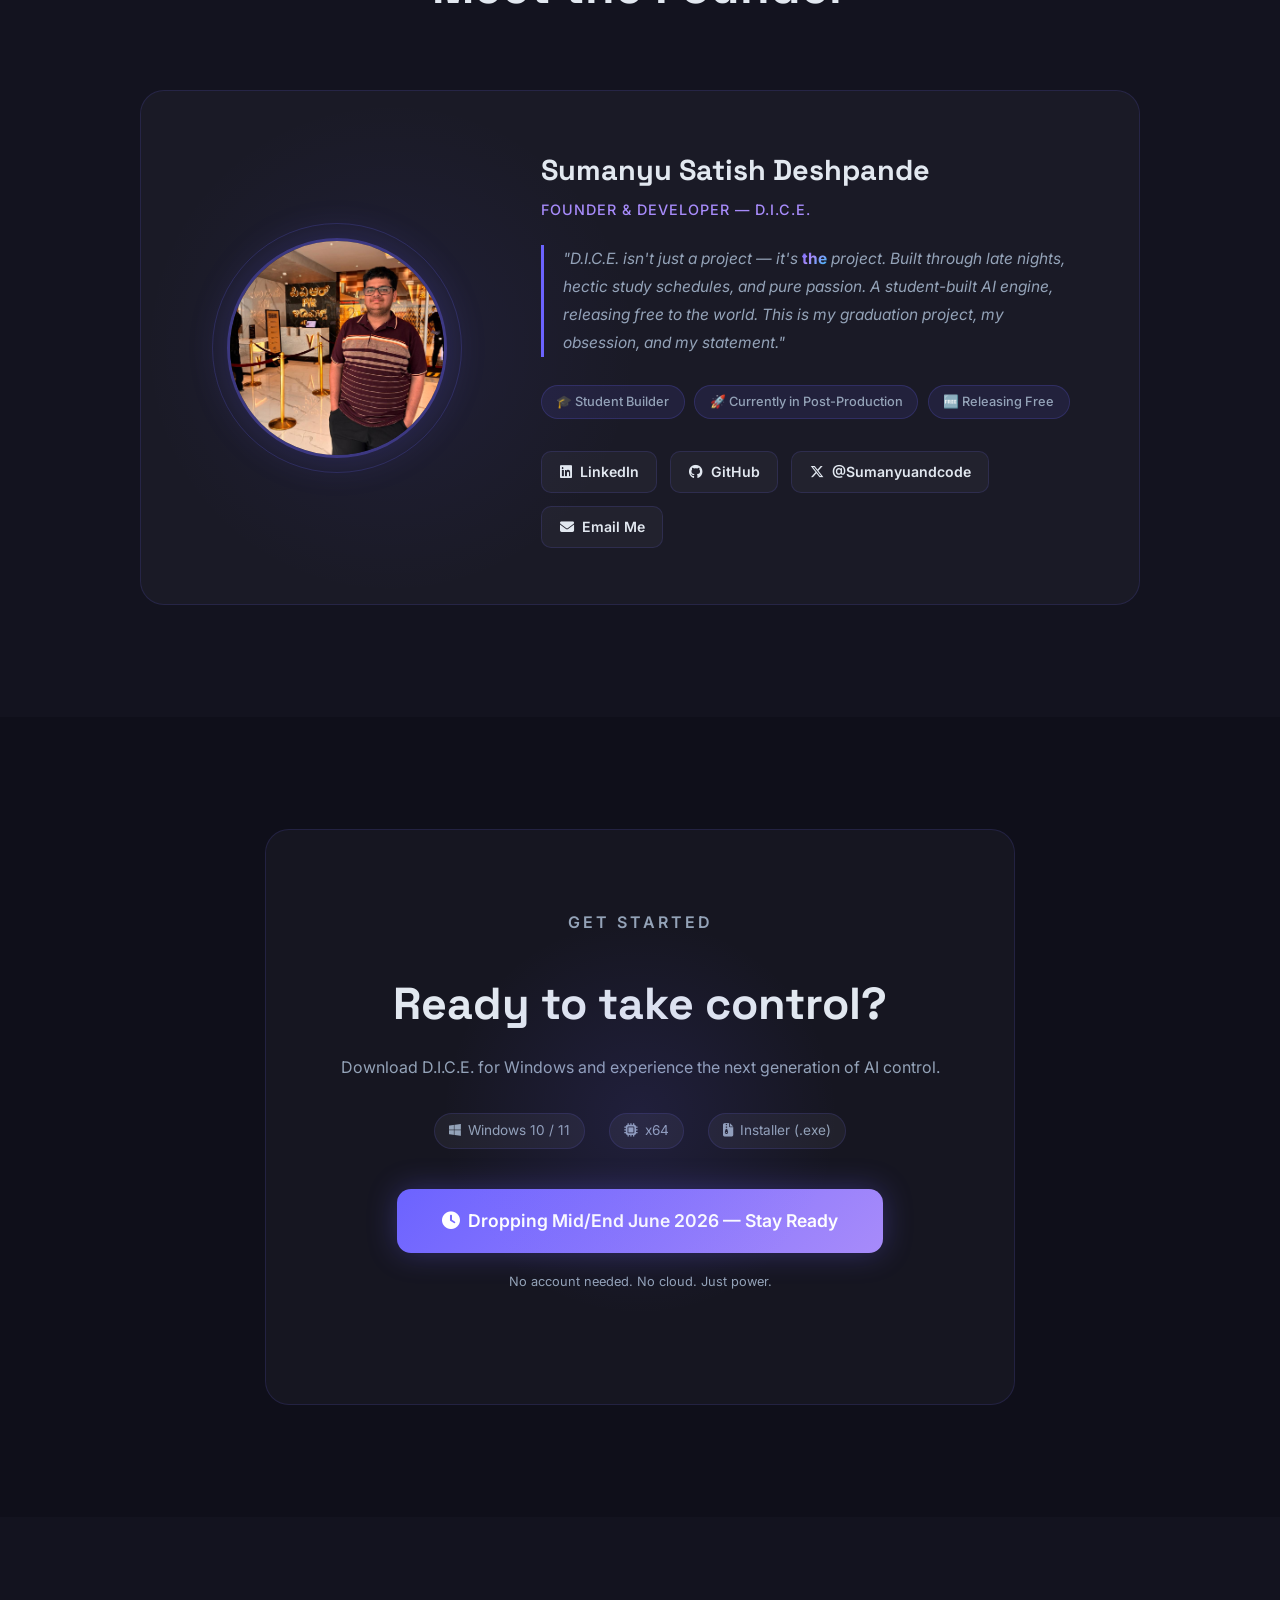
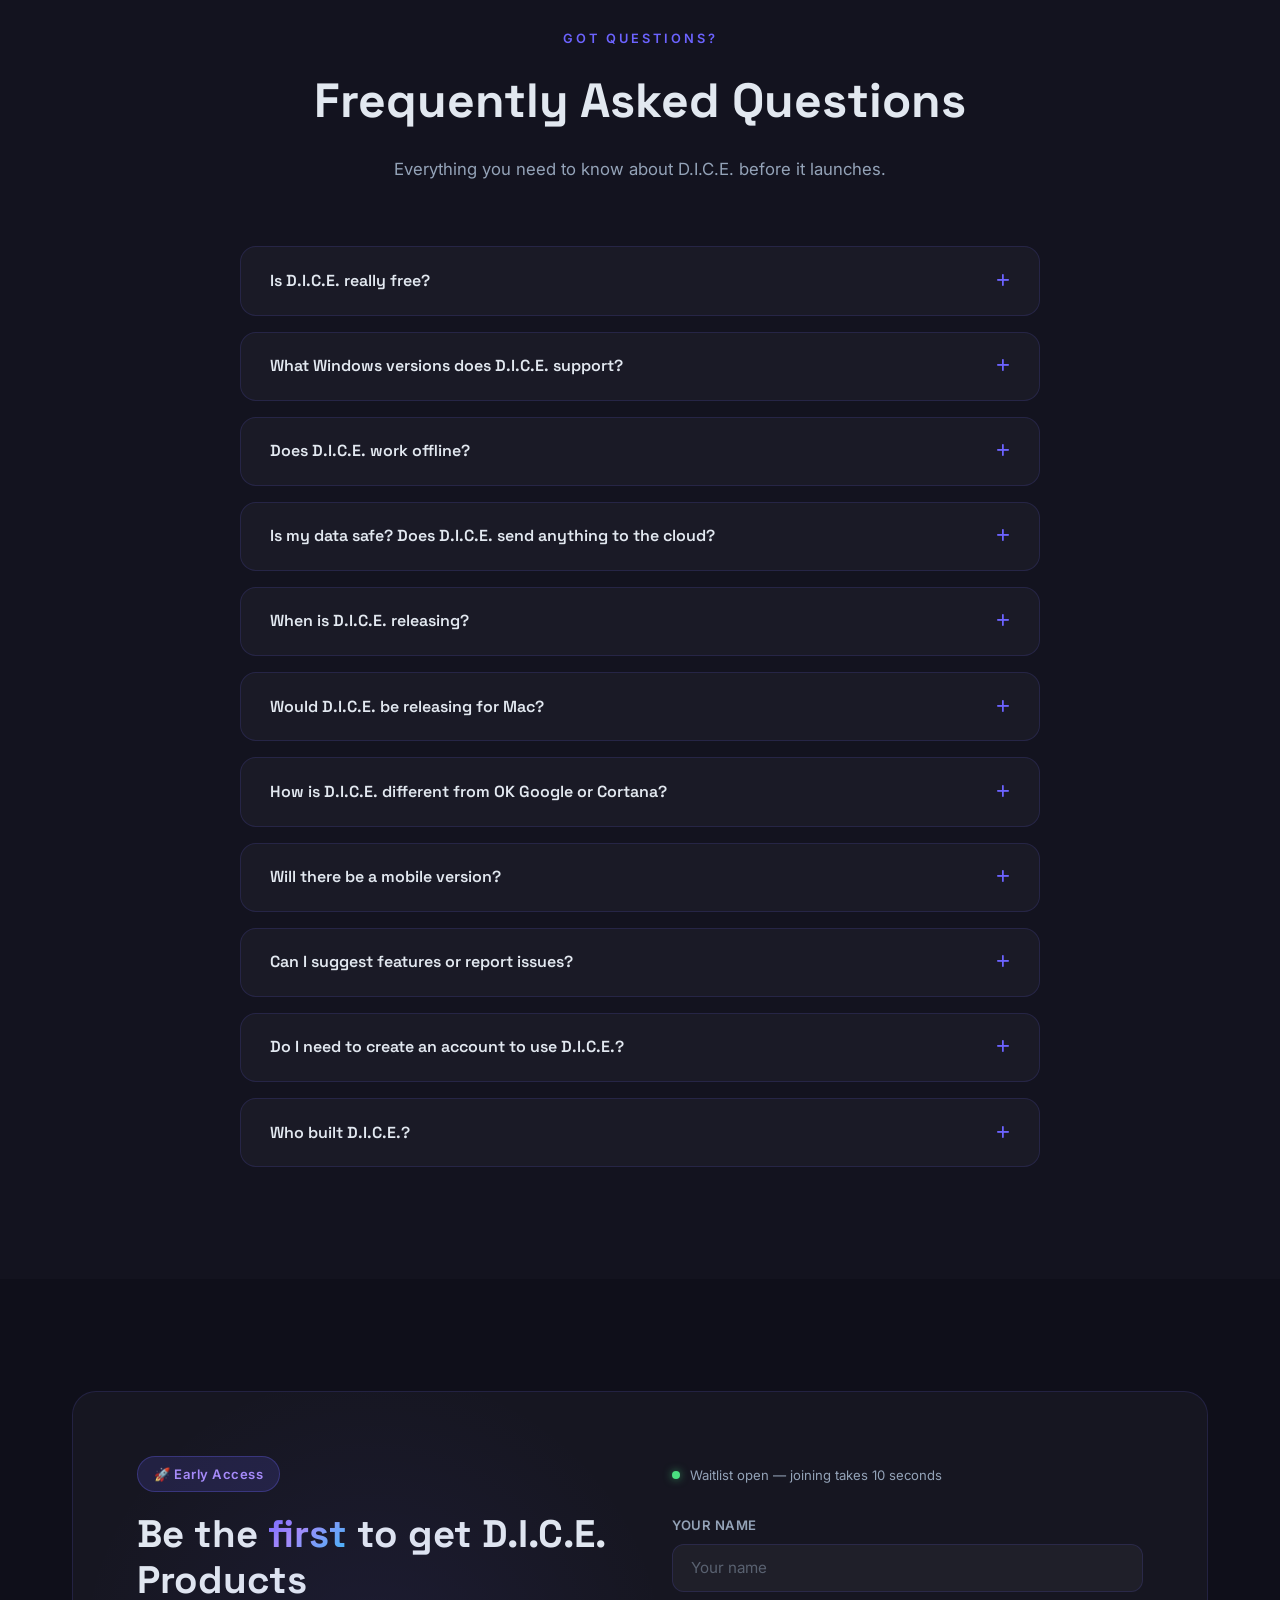
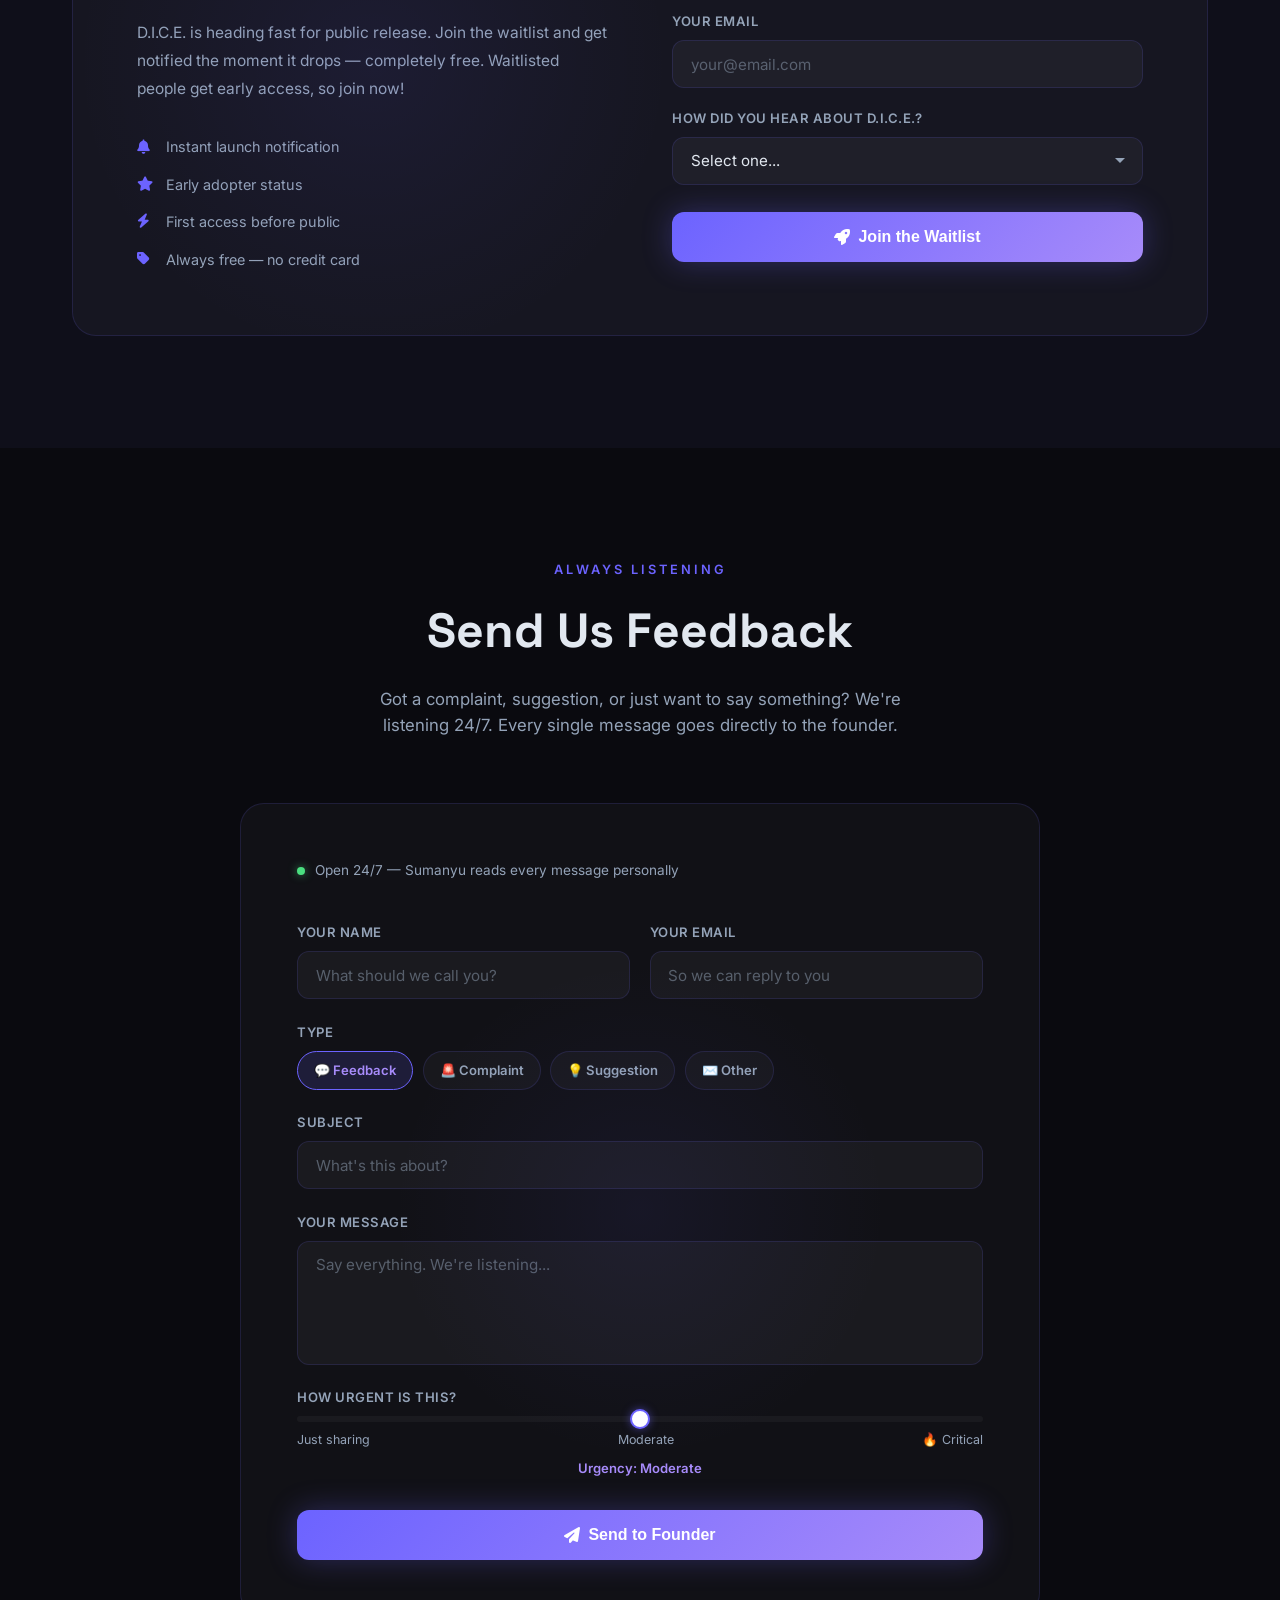
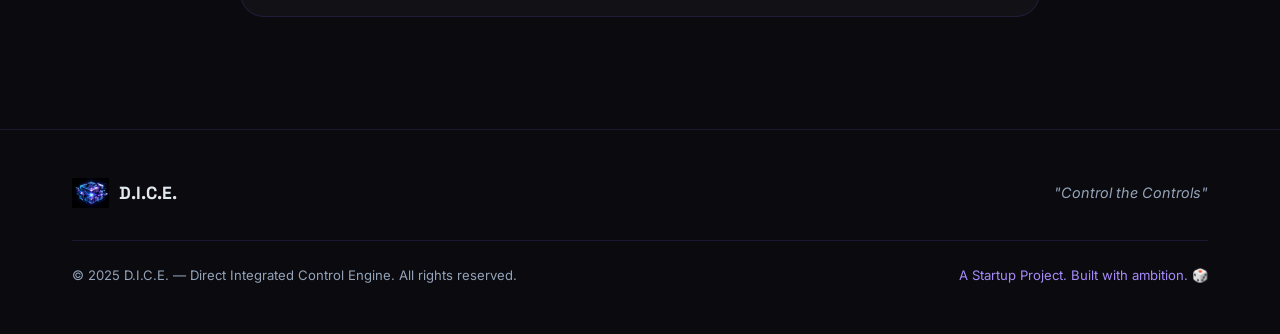
==== commit 6cb153dc: "changes in playground" ====
--- a/index.html
+++ b/index.html
@@ -228,7 +228,7 @@
       <div class="section-header reveal">
         <p class="section-label">Try It Now</p>
         <h2>D.I.C.E. Command Playground</h2>
-        <p class="section-desc">Type any command below and feel D.I.C.E. respond — live, right here on the website. This is a <strong>fictional representation</strong> generated for demonstration purposes.</p>
+        <p class="section-desc">Type any command below and feel D.I.C.E. respond — live, right here on the website. This is a <b>fictional representation</b> generated for demonstration purposes.</p>
       </div>
       <div class="playground-wrap reveal">
         <div class="pg-suggestions">
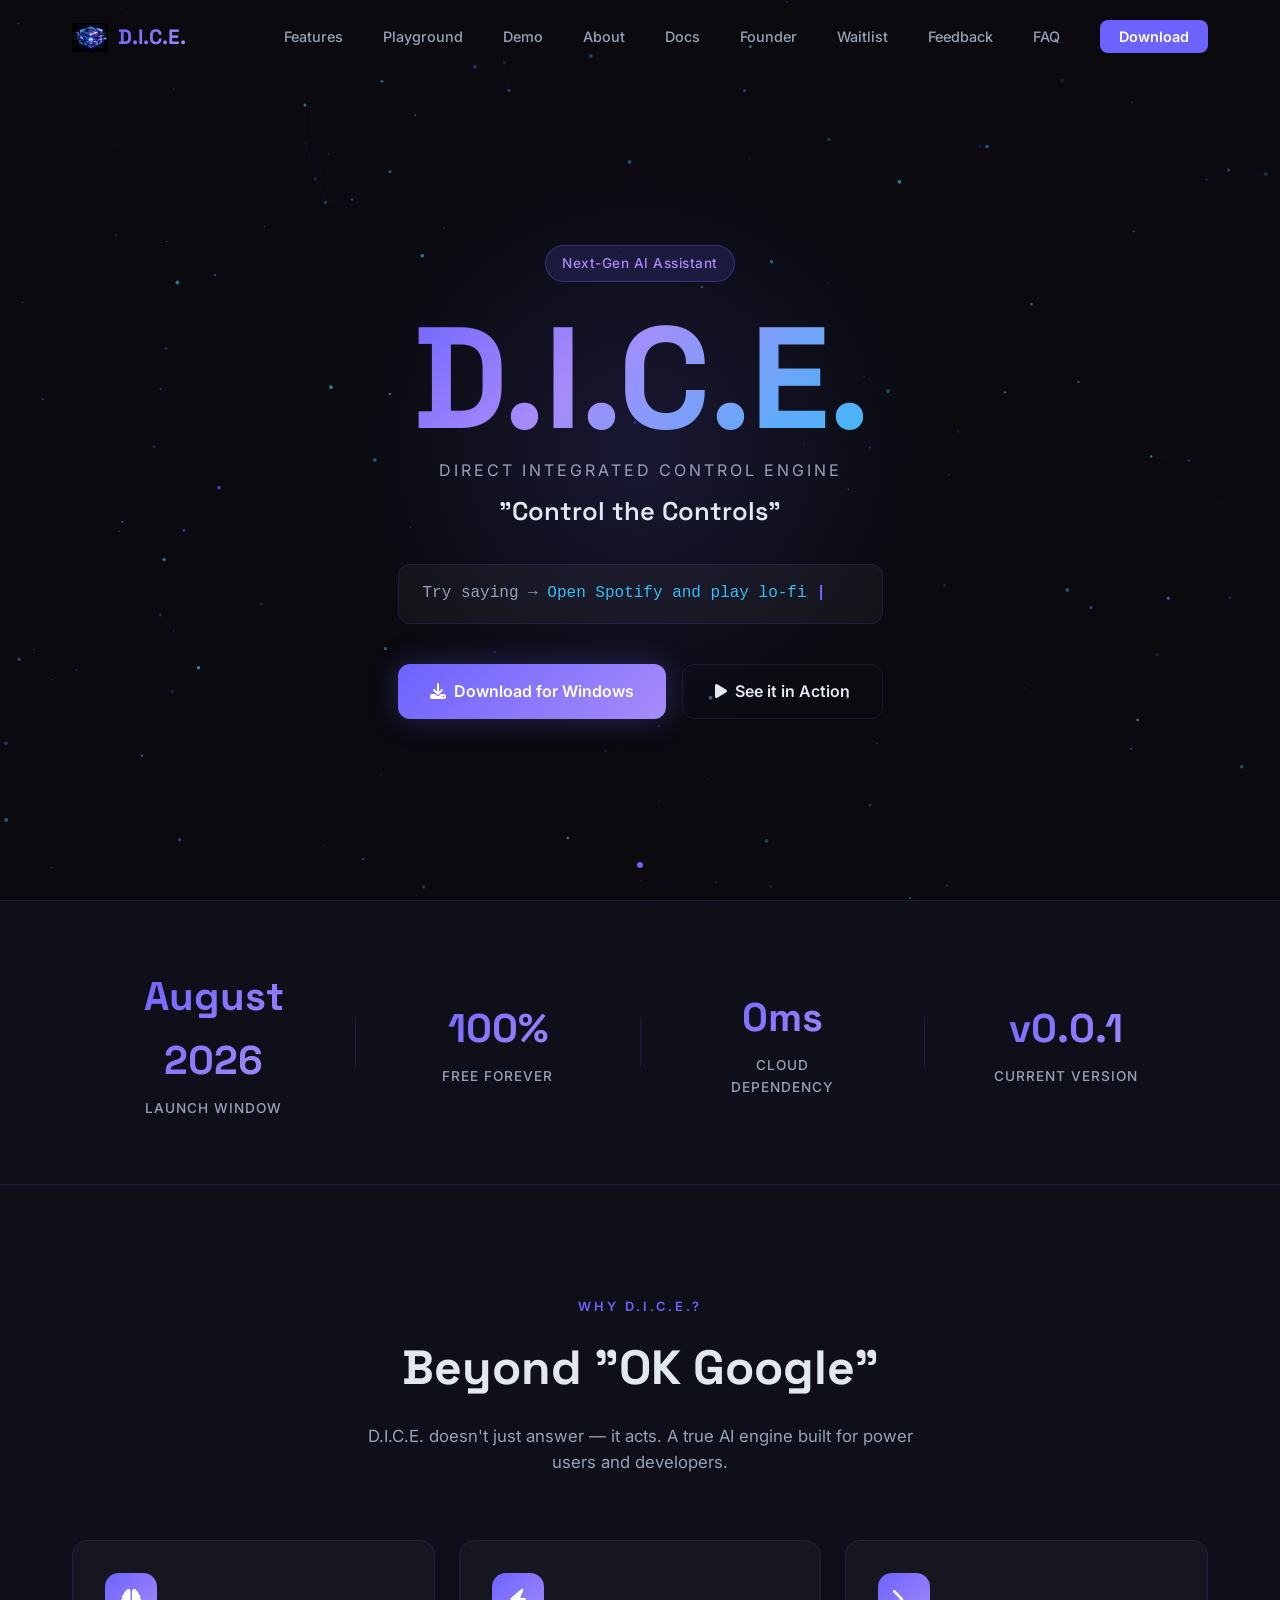
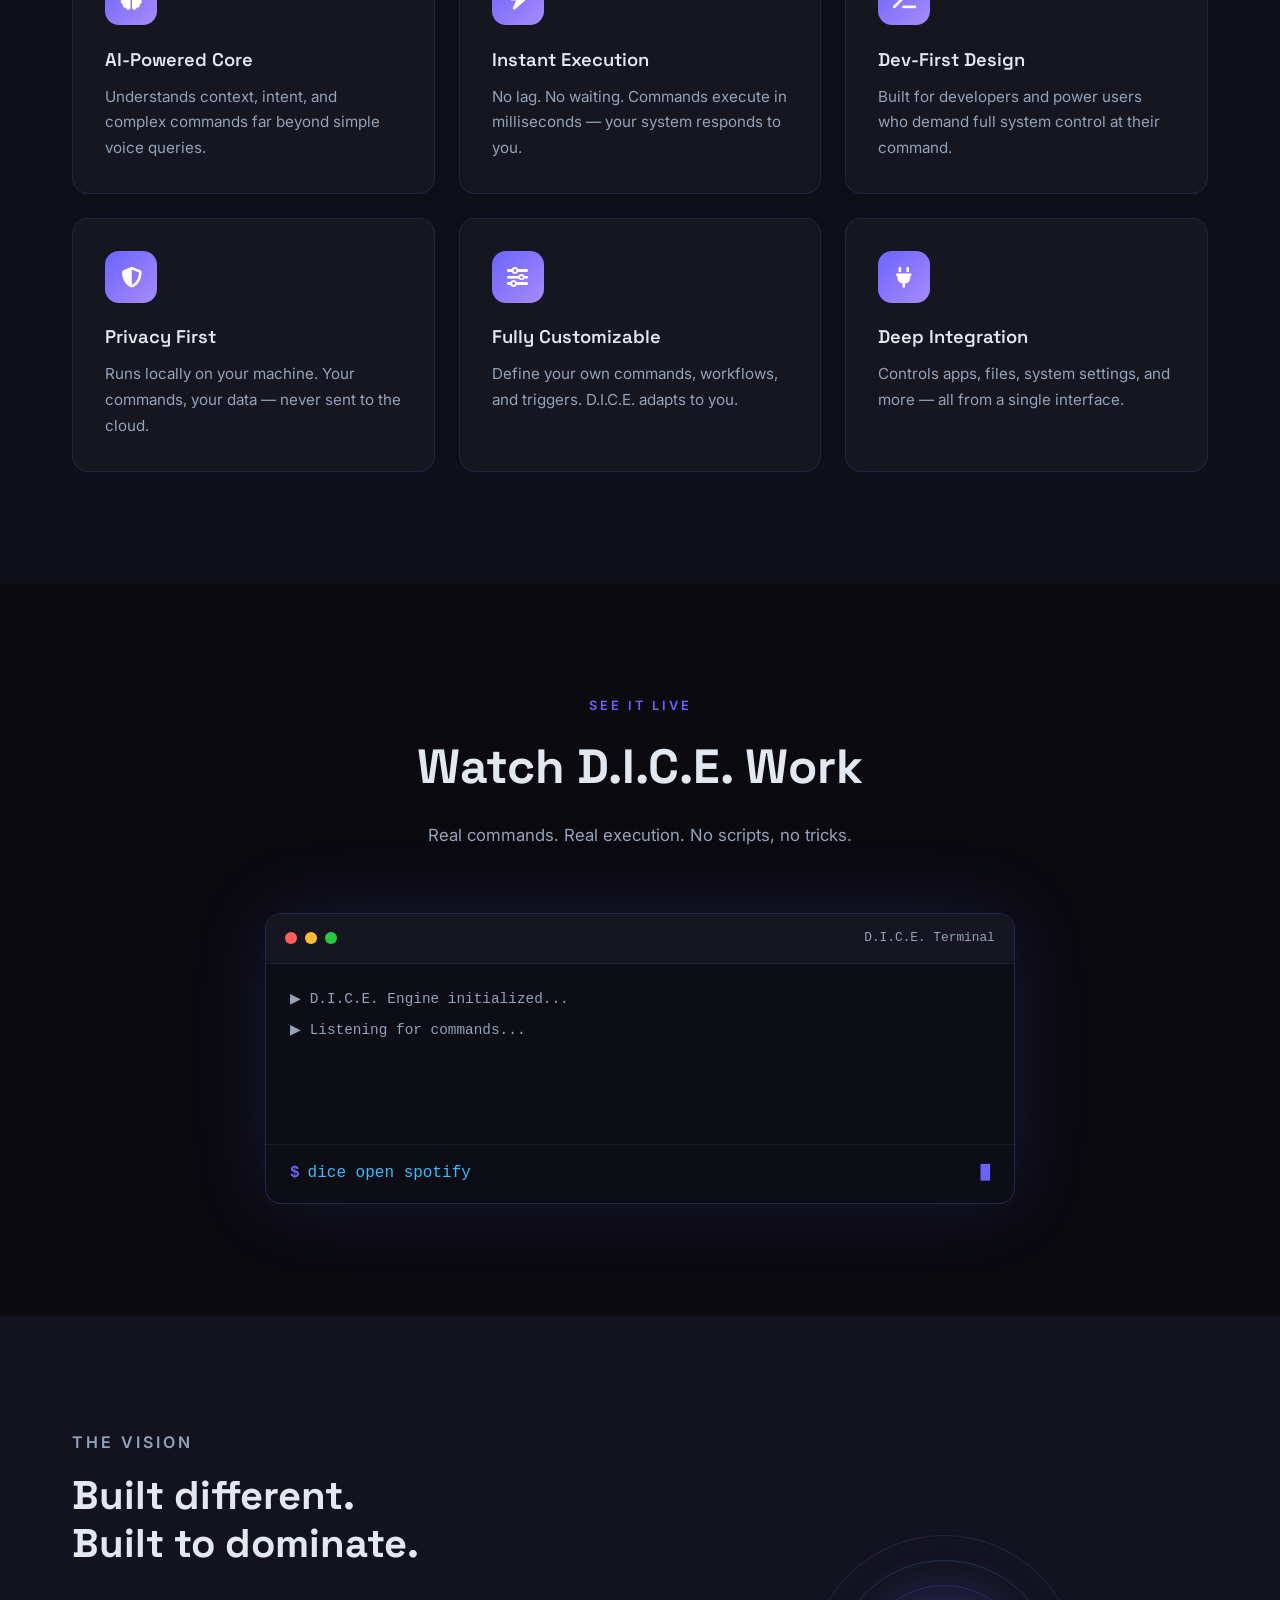
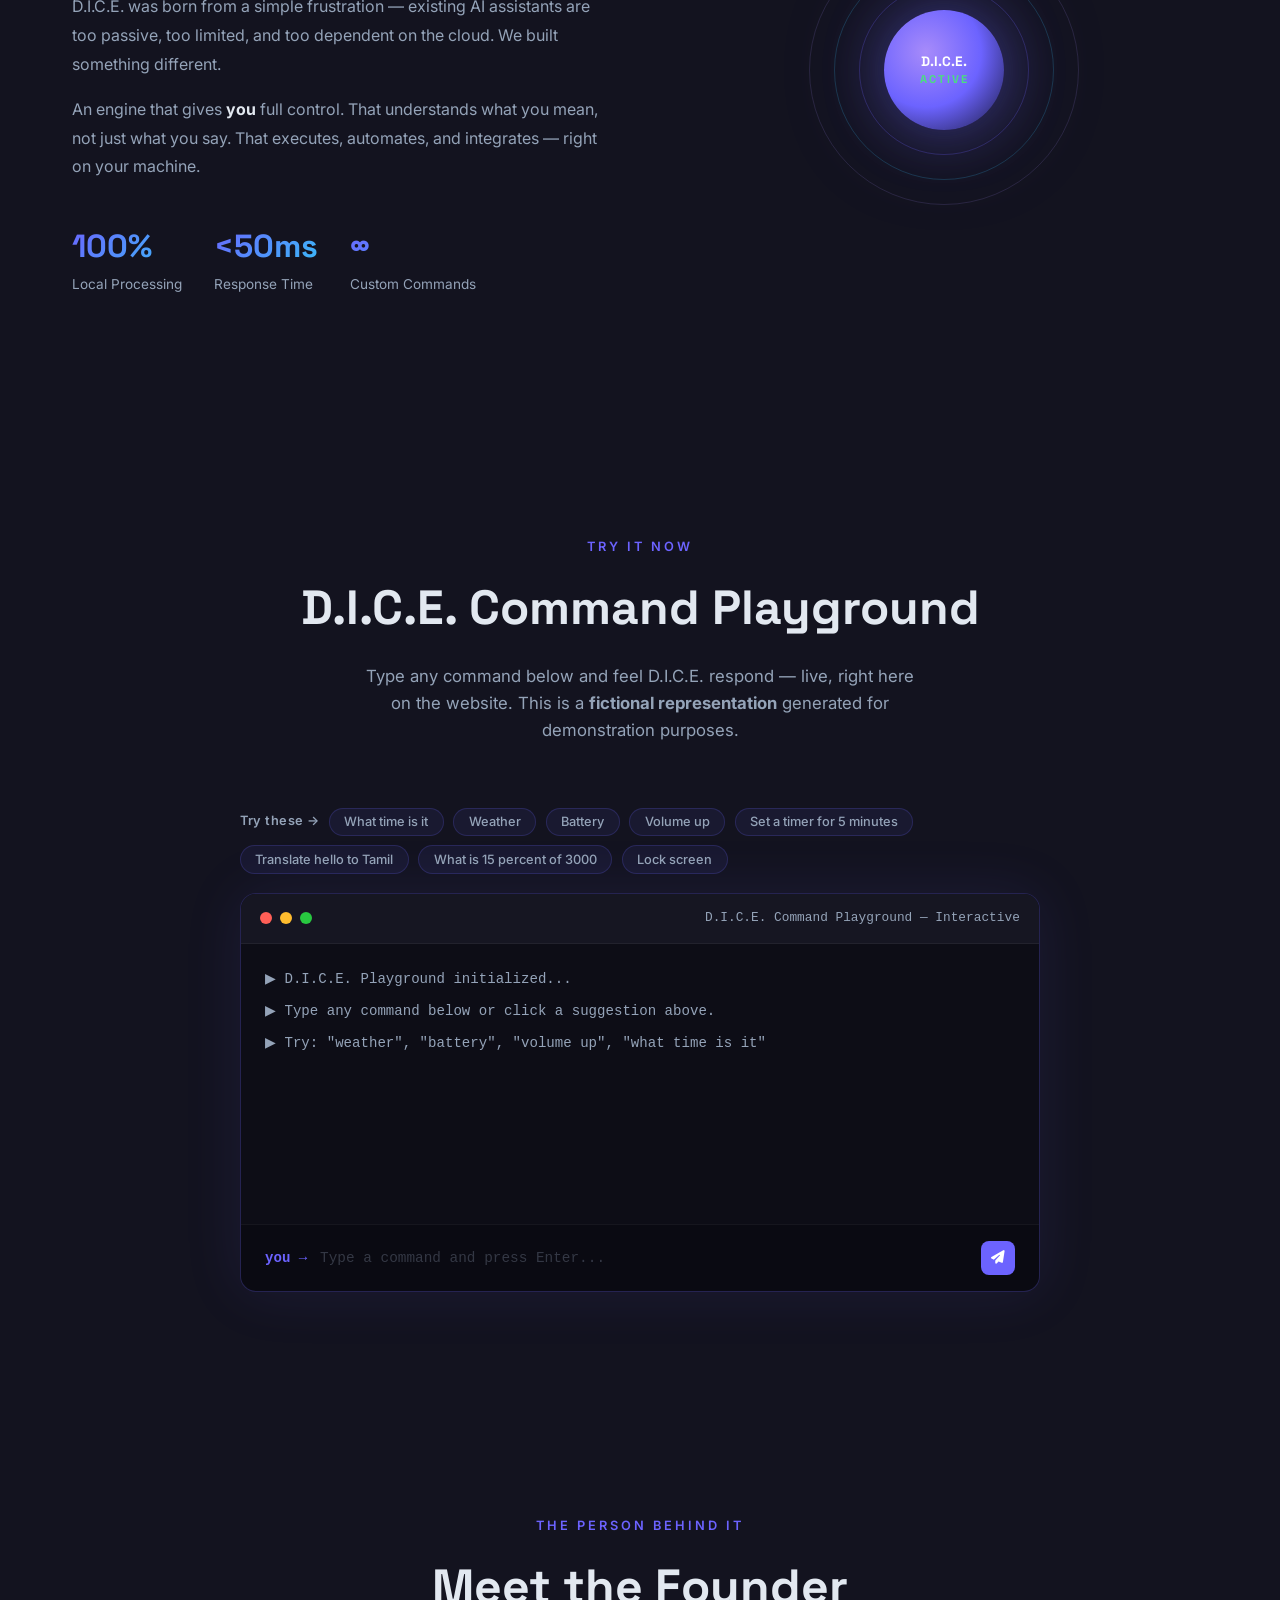
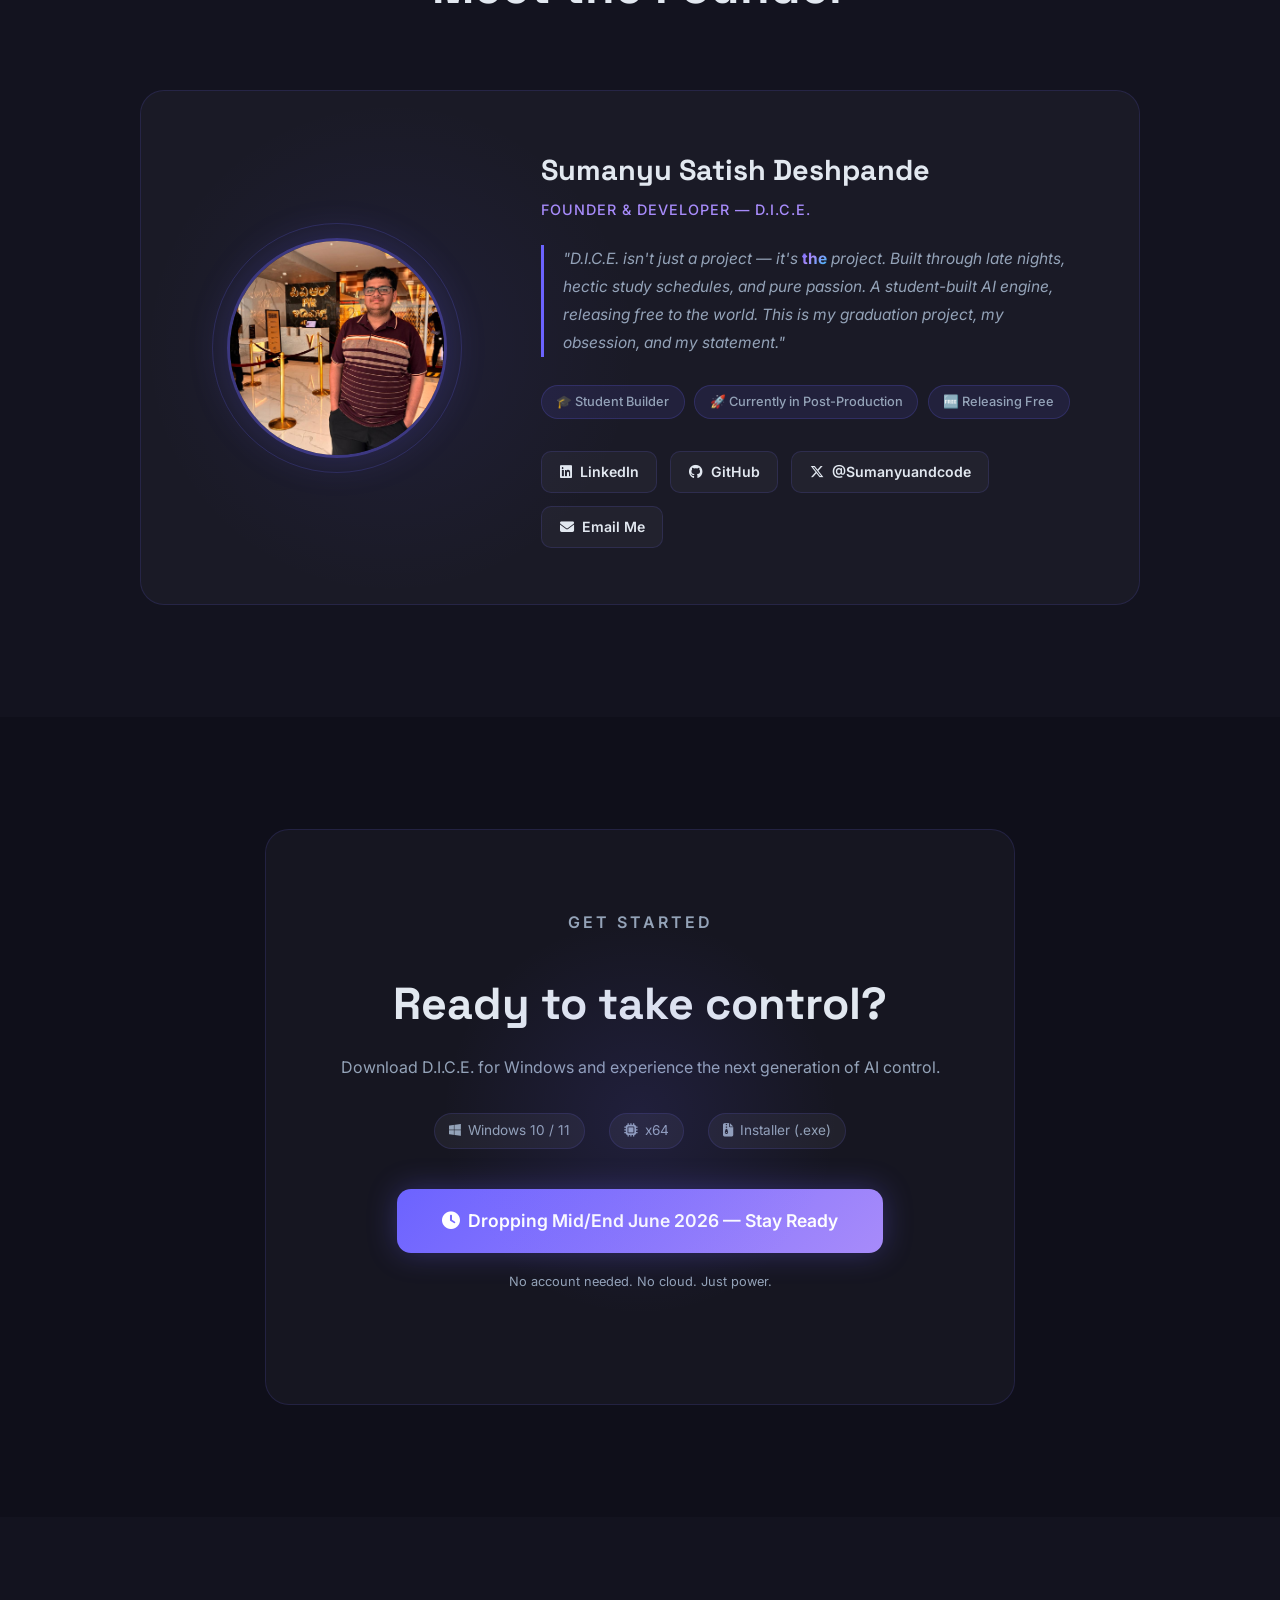
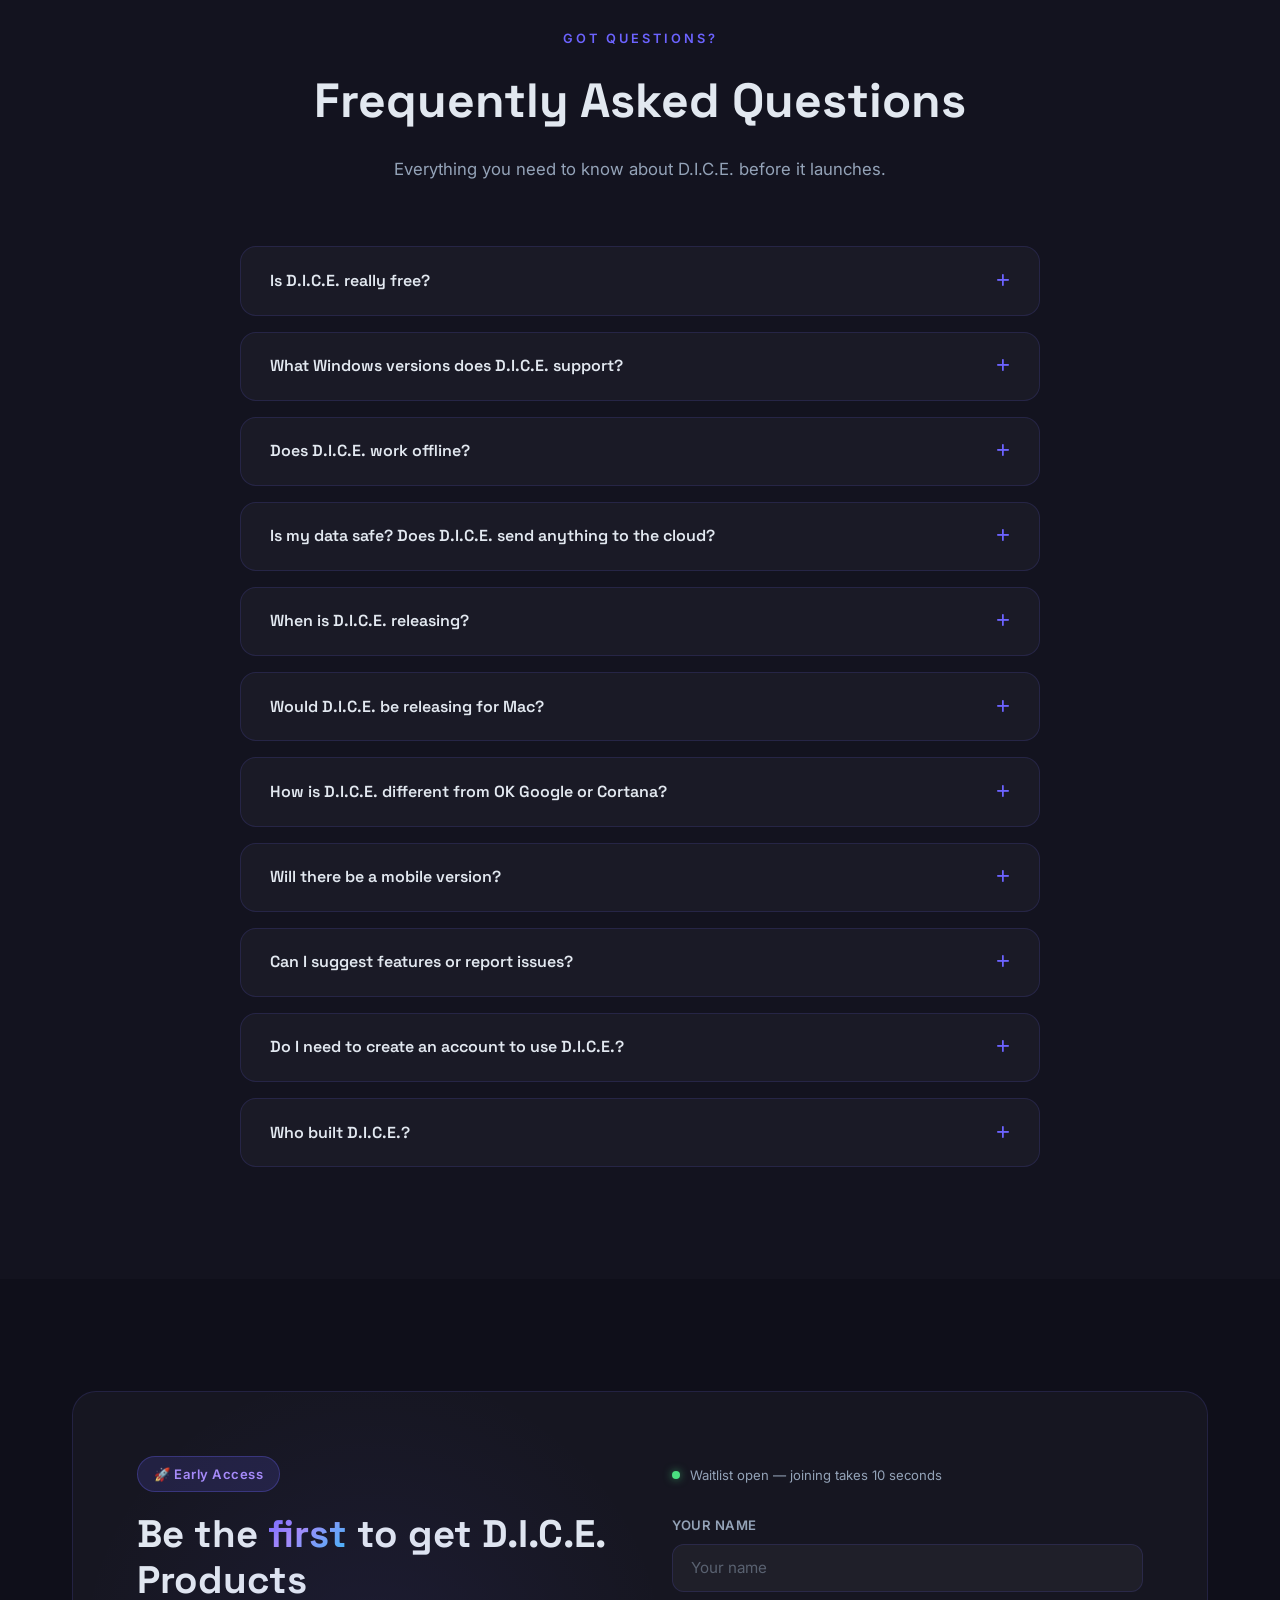
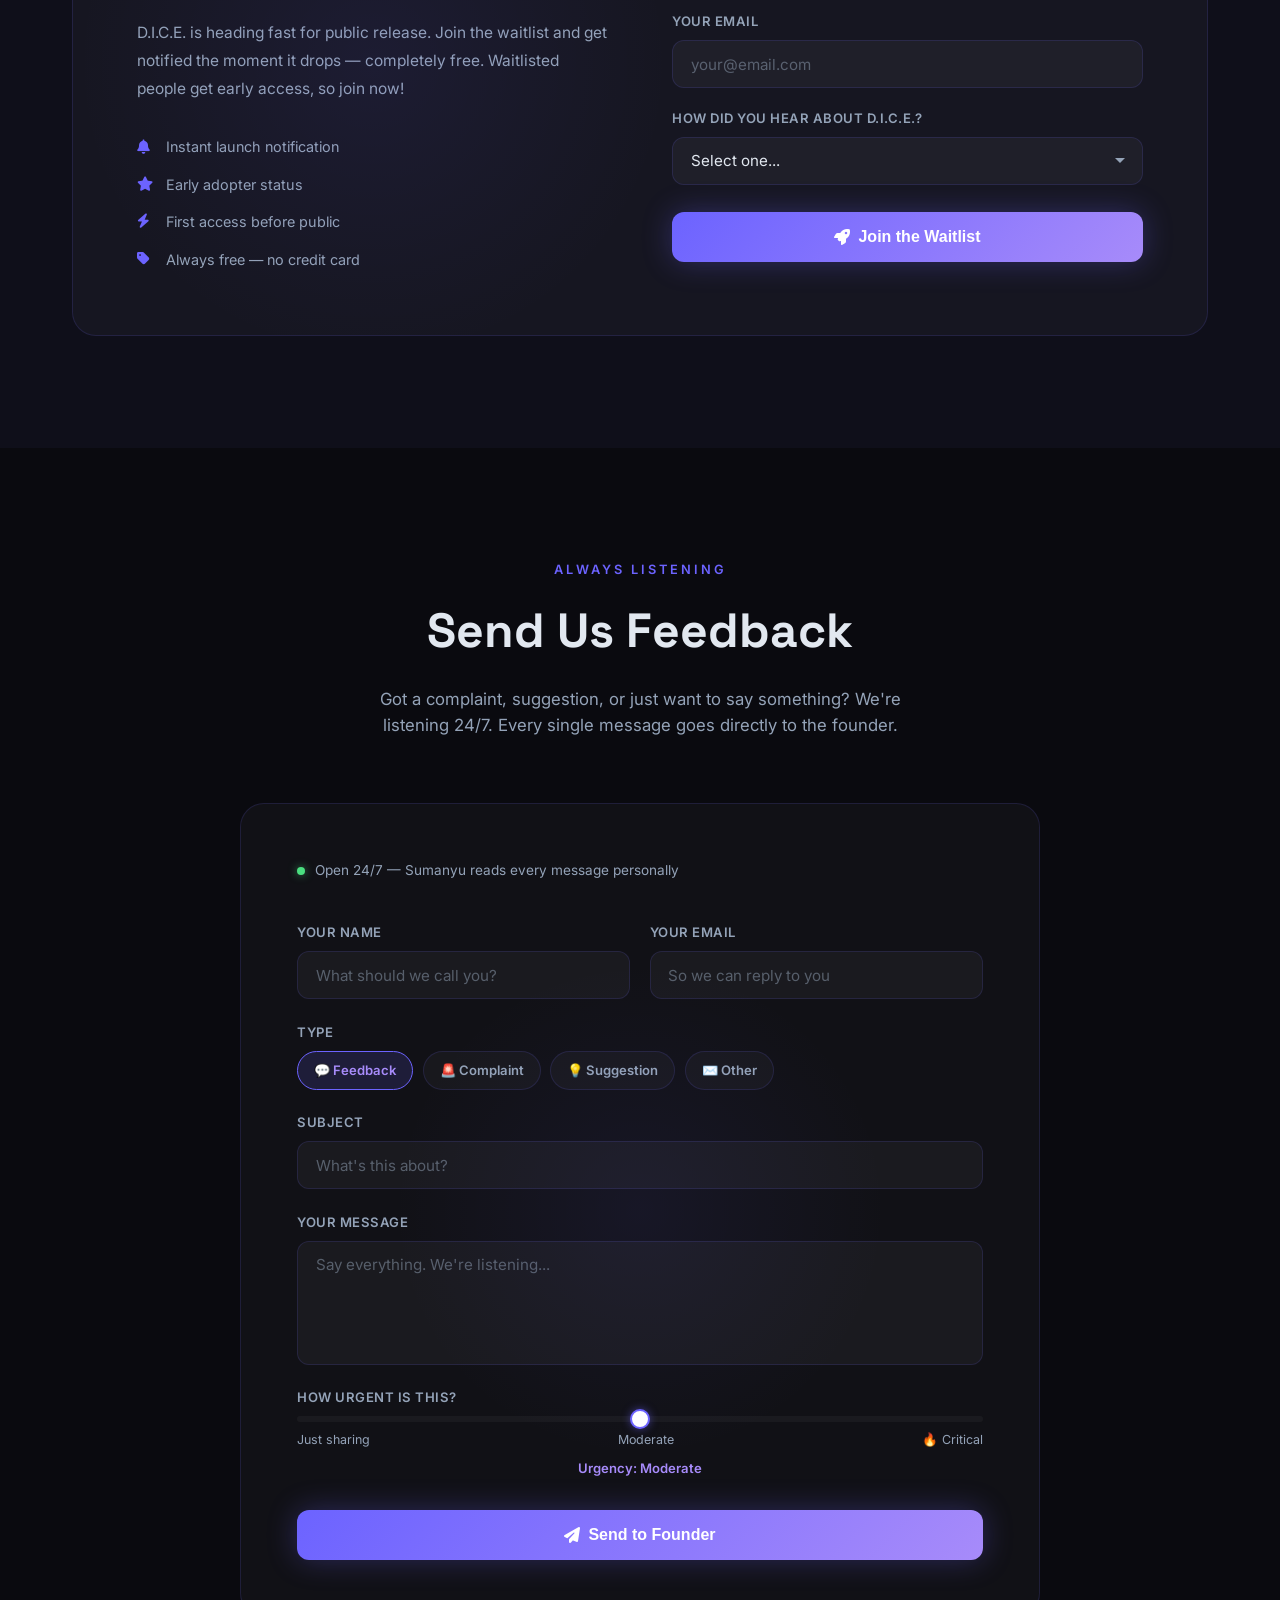
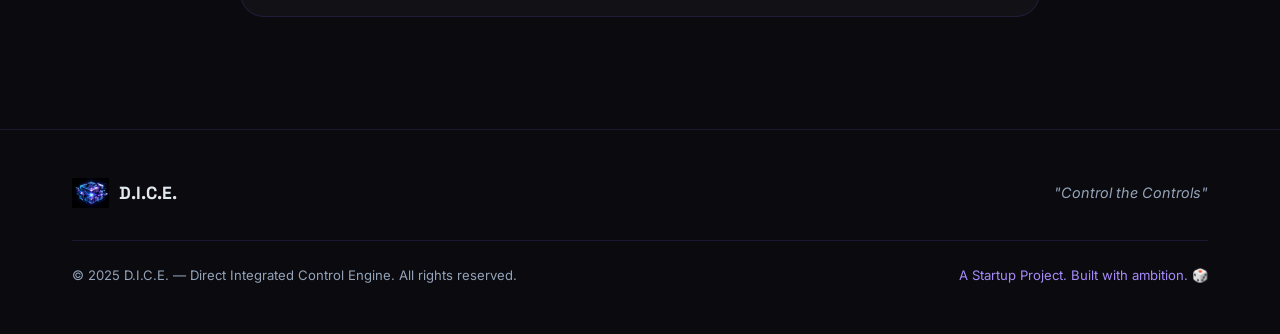
==== commit 58ce1521: "Changed the launch window date" ====
--- a/index.html
+++ b/index.html
@@ -92,7 +92,7 @@
     <div class="container">
       <div class="stats-row">
         <div class="stat-item reveal">
-          <h3>June 2026</h3>
+          <h3>August 2026</h3>
           <p>Launch Window</p>
         </div>
         <div class="stat-divider"></div>
@@ -107,7 +107,7 @@
         </div>
         <div class="stat-divider"></div>
         <div class="stat-item reveal">
-          <h3>v1.0.0</h3>
+          <h3>v0.0.1</h3>
           <p>Current Version</p>
         </div>
       </div>
